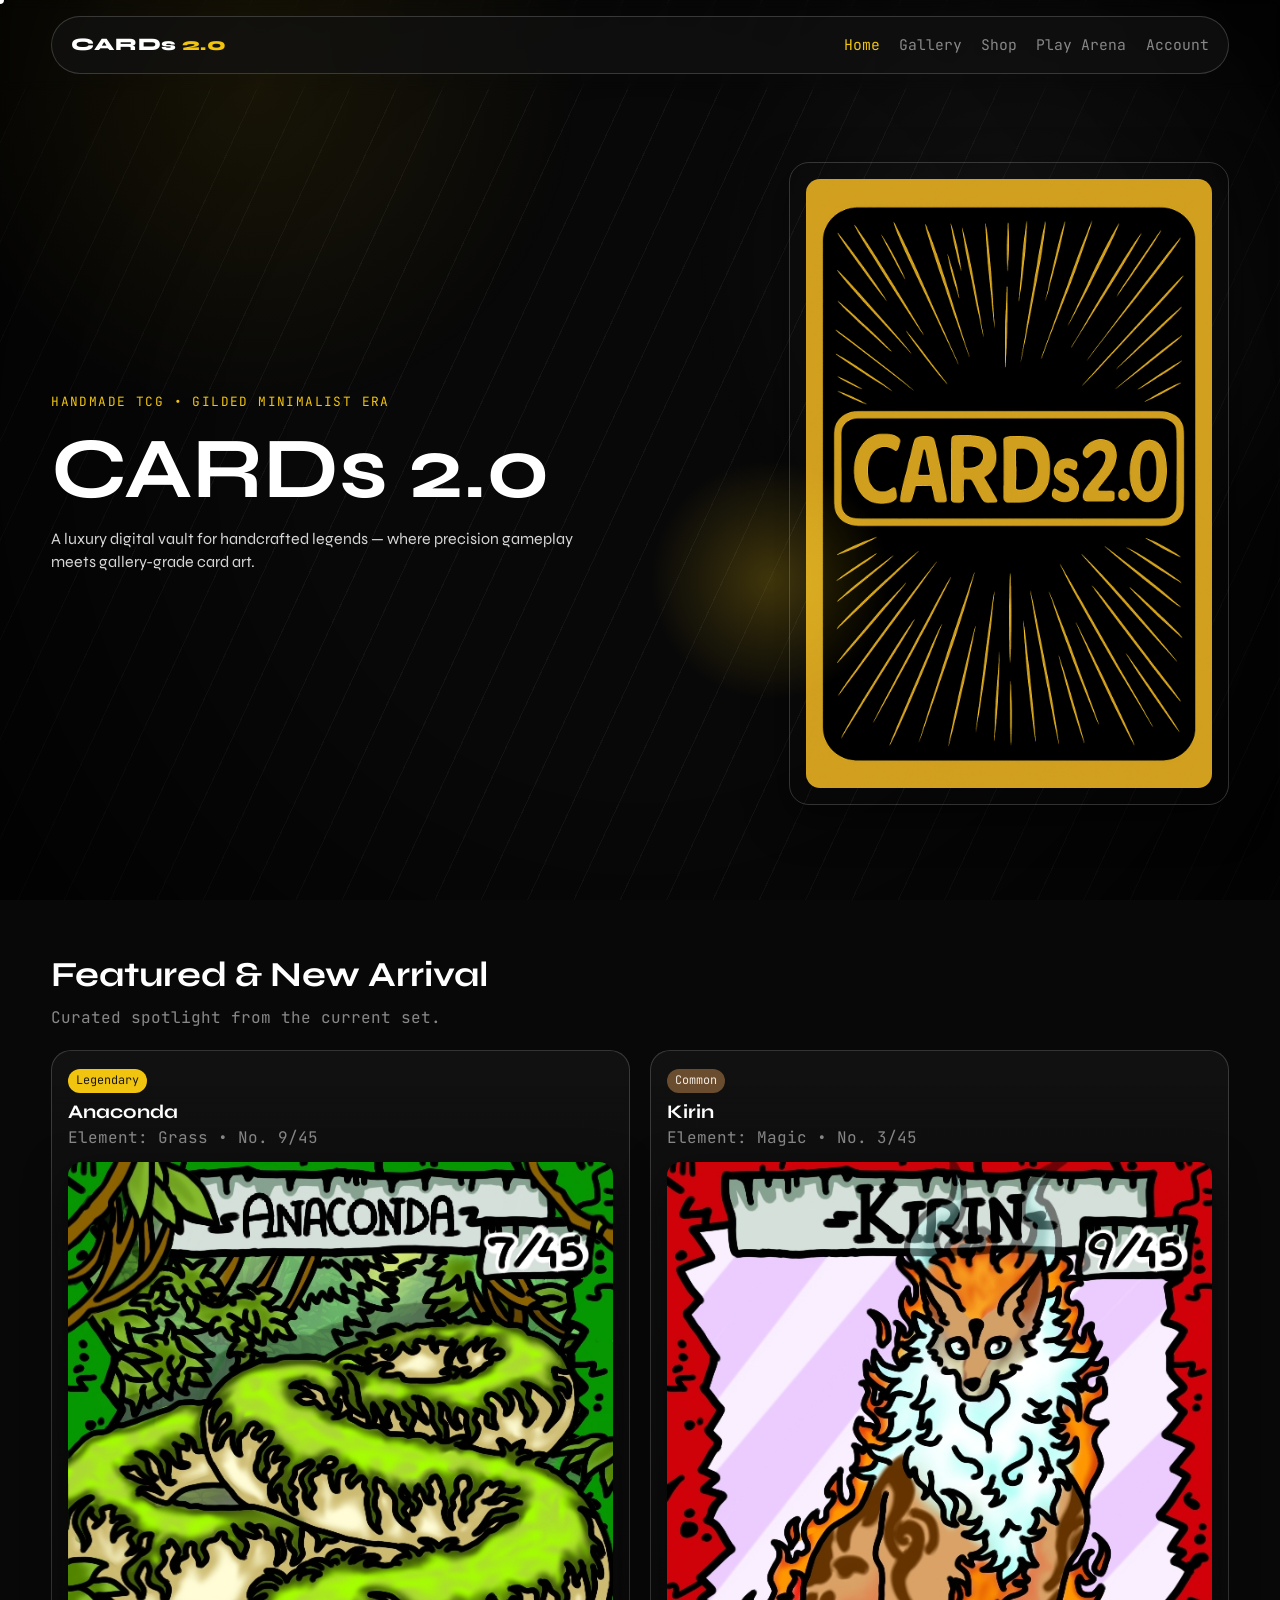
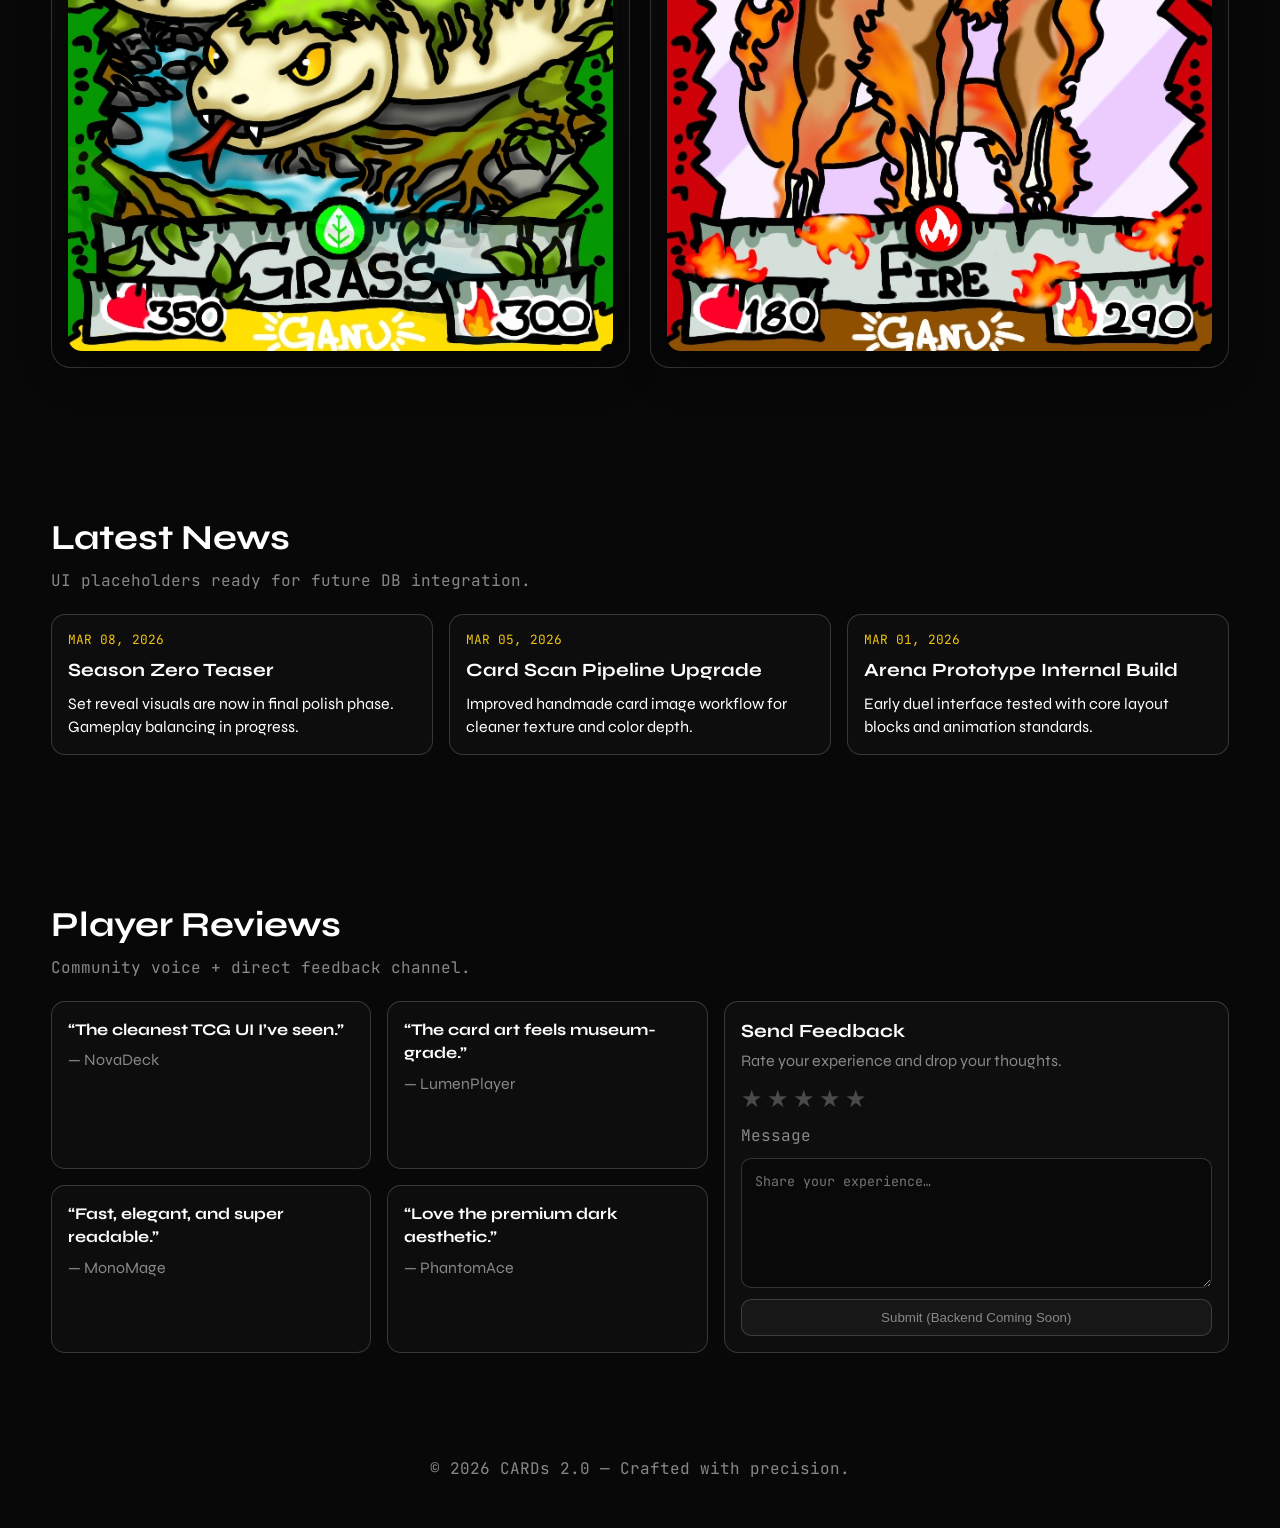
==== index.html @ a81aaf31 "Initial structure for CARDs 2.0" ====
<!DOCTYPE html>
<html lang="en">
<head>
  <meta charset="UTF-8" />
  <meta name="viewport" content="width=device-width, initial-scale=1.0" />
  <title>CARDs 2.0 — Home</title>
  <meta name="description" content="CARDs 2.0 — premium handmade trading card experience." />

  <link rel="preconnect" href="https://fonts.googleapis.com" />
  <link rel="preconnect" href="https://fonts.gstatic.com" crossorigin />
  <link href="https://fonts.googleapis.com/css2?family=JetBrains+Mono:wght@400;500;700&family=Syne:wght@500;700;800&display=swap" rel="stylesheet" />

  <link rel="stylesheet" href="assets/css/styles.css" />
  <script defer src="assets/js/app.js"></script>
</head>
<body data-page="home">
  <!-- Ambient Layers -->
  <div class="speed-lines" aria-hidden="true"></div>
  <div class="vignette" aria-hidden="true"></div>

  <!-- Custom Cursor -->
  <div class="cursor-dot" aria-hidden="true"></div>
  <div class="cursor-glow" aria-hidden="true"></div>

  <header class="site-header">
    <nav class="nav container gilded-frame">
      <a href="index.html" class="logo" aria-label="CARDs 2.0 Home">
        <span>CARDs</span><em>2.0</em>
      </a>

      <ul class="nav-links">
        <li><a href="index.html" class="nav-link">Home</a></li>
        <li><a href="gallery.html" class="nav-link">Gallery</a></li>
        <li><a href="shop.html" class="nav-link">Shop</a></li>
        <li><a href="arena.html" class="nav-link">Play Arena</a></li>
        <li><a href="account.html" class="nav-link">Account</a></li>
      </ul>
    </nav>
  </header>

  <main>
    <!-- HERO -->
    <section class="hero section container reveal">
      <div class="hero-content">
        <p class="eyebrow mono">HANDMADE TCG • GILDED MINIMALIST ERA</p>
        <h1>CARDs 2.0</h1>
        <p class="tagline">
          A luxury digital vault for handcrafted legends —
          where precision gameplay meets gallery-grade card art.
        </p>
      </div>

      <div class="hero-visual gilded-frame">
        <img src="assets/images/cards/card_back.png" alt="CARDs 2.0 card back design" />
      </div>
    </section>

    <!-- FEATURED + NEW -->
    <section class="section container reveal">
      <div class="section-head">
        <h2>Featured & New Arrival</h2>
        <p class="mono muted">Curated spotlight from the current set.</p>
      </div>

      <div class="card-pair">
        <article class="showcase-card gilded-frame">
          <div class="card-meta">
            <span class="rarity legendary">Legendary</span>
            <h3>Anaconda</h3>
            <p class="mono muted">Element: Grass • No. 9/45</p>
          </div>
          <div class="tilt-card">
            <img src="assets/images/cards/Anaconda.jpg" alt="Anaconda Legendary card" />
          </div>
        </article>

        <article class="showcase-card gilded-frame">
          <div class="card-meta">
            <span class="rarity common">Common</span>
            <h3>Kirin</h3>
            <p class="mono muted">Element: Magic • No. 3/45</p>
          </div>
          <div class="tilt-card">
            <img src="assets/images/cards/Kirin.jpg" alt="Kirin Common card" />
          </div>
        </article>
      </div>
    </section>

    <!-- LATEST NEWS -->
    <section class="section container reveal">
      <div class="section-head">
        <h2>Latest News</h2>
        <p class="mono muted">UI placeholders ready for future DB integration.</p>
      </div>

      <div class="news-grid">
        <article class="news-item gilded-frame">
          <p class="mono news-date">MAR 08, 2026</p>
          <h3>Season Zero Teaser</h3>
          <p>Set reveal visuals are now in final polish phase. Gameplay balancing in progress.</p>
        </article>
        <article class="news-item gilded-frame">
          <p class="mono news-date">MAR 05, 2026</p>
          <h3>Card Scan Pipeline Upgrade</h3>
          <p>Improved handmade card image workflow for cleaner texture and color depth.</p>
        </article>
        <article class="news-item gilded-frame">
          <p class="mono news-date">MAR 01, 2026</p>
          <h3>Arena Prototype Internal Build</h3>
          <p>Early duel interface tested with core layout blocks and animation standards.</p>
        </article>
      </div>
    </section>

    <!-- REVIEWS + FEEDBACK -->
    <section class="section container reveal">
      <div class="section-head">
        <h2>Player Reviews</h2>
        <p class="mono muted">Community voice + direct feedback channel.</p>
      </div>

      <div class="community-layout">
        <div class="reviews-grid">
          <article class="review-card gilded-frame">
            <h3>“The cleanest TCG UI I’ve seen.”</h3>
            <p class="muted">— NovaDeck</p>
          </article>
          <article class="review-card gilded-frame">
            <h3>“The card art feels museum-grade.”</h3>
            <p class="muted">— LumenPlayer</p>
          </article>
          <article class="review-card gilded-frame">
            <h3>“Fast, elegant, and super readable.”</h3>
            <p class="muted">— MonoMage</p>
          </article>
          <article class="review-card gilded-frame">
            <h3>“Love the premium dark aesthetic.”</h3>
            <p class="muted">— PhantomAce</p>
          </article>
        </div>

        <aside class="feedback-box gilded-frame">
          <h3>Send Feedback</h3>
          <p class="muted">Rate your experience and drop your thoughts.</p>

          <form>
            <div class="star-row" role="radiogroup" aria-label="Rate from 1 to 5 stars">
              <button type="button" class="star" data-value="1" aria-label="1 star">★</button>
              <button type="button" class="star" data-value="2" aria-label="2 stars">★</button>
              <button type="button" class="star" data-value="3" aria-label="3 stars">★</button>
              <button type="button" class="star" data-value="4" aria-label="4 stars">★</button>
              <button type="button" class="star" data-value="5" aria-label="5 stars">★</button>
            </div>

            <input type="hidden" id="ratingValue" name="rating" value="0" />

            <label for="feedbackText" class="mono muted">Message</label>
            <textarea id="feedbackText" rows="5" placeholder="Share your experience…"></textarea>

            <button class="submit-disabled" type="button" disabled>
              Submit (Backend Coming Soon)
            </button>
          </form>
        </aside>
      </div>
    </section>
  </main>

  <footer class="site-footer container">
    <p class="mono muted">© 2026 CARDs 2.0 — Crafted with precision.</p>
  </footer>
</body>
</html>
---- assets/css/styles.css ----
:root {
    --obsidian: #080808;
    --charcoal: rgba(18, 18, 18, 0.7);
    --gold: #f1c40f;
    --white: #ffffff;
    --grey: #888888;
    --line: rgba(136, 136, 136, 0.35);
    --card-shadow: 0 14px 40px rgba(0, 0, 0, 0.55);

    --radius-lg: 20px;
    --radius-md: 14px;
    --radius-sm: 10px;
}

* {
    box-sizing: border-box;
    margin: 0;
    padding: 0;
}

html, body {
    scroll-behavior: smooth;
}

body {
    font-family: "Syne", sans-serif;
    background: var(--obsidian);
    color: var(--white);
    min-height: 100vh;
    line-height: 1.45;
    overflow-x: hidden;
    cursor: none;
}

@media (pointer: coarse) {
    body { cursor: auto; }
    .cursor-dot, .cursor-glow { display: none; }
}

.container {
    width: min(1200px, 92%);
    margin-inline: auto;
}

.section {
    padding: 4.5rem 0;
}

.mono {
    font-family: "JetBrains Mono", monospace;
}

.muted {
    color: var(--grey);
}

.speed-lines {
    position: fixed;
    inset: 0;
    z-index: -3;
    pointer-events: none;
    opacity: 0.05;
    background: repeating-linear-gradient(
        115deg,
        transparent 0 18px,
        #ffffff 18px 19px,
        transparent 19px 42px
    );
    transform: translate3d(0, var(--speedShift, 0px), 0);
}

.vignette {
    position: fixed;
    inset: 0;
    z-index: -2;
    pointer-events: none;
    background:
    radial-gradient(circle at 20% 10%, rgba(241, 196, 15, 0.08), transparent 25%),
    radial-gradient(circle at 80% 30%, rgba(255, 255, 255, 0.05), transparent 28%),
    radial-gradient(circle at center, transparent 45%, rgba(0, 0, 0, 0.75));
}

.cursor-dot, .cursor-glow {
    position: fixed;
    top: 0;
    left: 0;
    pointer-events: none;
    z-index: 9999;
    transform: translate(-50%, -50%);
}

.cursor-dot {
    width: 8px;
    height: 8px;
    border-radius: 999px;
    background: #ffffff;
}

.cursor-glow {
    width: 260px;
    height: 260px;
    border-radius: 999px;
    background: radial-gradient(circle, rgba(241, 196, 15, 0.24), transparent 65%);
    mix-blend-mode: screen;
    transition: opacity 0.2s ease;
}

.site-header {
    position: sticky;
    top: 0;
    z-index: 100;
    padding: 1rem 0;
    backdrop-filter: blur(6px);
}

.nav {
    display: flex;
    align-items: center;
    justify-content: space-between;
    padding: 0.95rem 1.2rem;
    border-radius: 999px;
    background: var(--charcoal);
    backdrop-filter: blur(16px);
}

.logo {
    text-decoration: none;
    color: var(--white);
    font-weight: 800;
    letter-spacing: 0.04em;
    font-size: 1.1rem;
}
.logo em {
    color: var(--gold);
    margin-left: 0.3rem;
    font-style: normal;
}

.nav-links {
    list-style: none;
    display: flex;
    gap: 1.2rem;
}
.nav-link {
    text-decoration: none;
    color: var(--grey);
    font-family: "JetBrains Mono", monospace;
    font-size: 0.92rem;
    transition: color 0.25s ease;
}
.nav-link:hover,
.nav-link.active {
    color: var(--gold);
}

.hero {
    min-height: 80vh;
    display: grid;
    grid-template-columns: 1.15fr 1fr;
    align-items: center;
    gap: 2rem;
}
.eyebrow {
    color: var(--gold);
    font-size: 0.8rem;
    letter-spacing: 0.11em;
    margin-bottom: 1rem;
}
.hero h1 {
    font-size: clamp(2.4rem, 7vw, 5.4rem);
    line-height: 0.95;
    margin-bottom: 1.1rem;
}
.tagline {
    max-width: 58ch;
    color: #d5d5d5;
}
.hero-visual {
    padding: 1rem;
    border-radius: var(--radius-lg);
    max-width: 440px;
    margin-left: auto;
    box-shadow: var(--card-shadow);
}
.hero-visual img {
    width: 100%;
    display: block;
    border-radius: 14px;
}

.section-head {
    margin-bottom: 1.35rem;
}
.section-head h2 {
    font-size: clamp(1.45rem, 3.2vw, 2.2rem);
    margin-bottom: 0.35rem;
}

.card-pair {
    display: grid;
    grid-template-columns: repeat(2, minmax(0, 1fr));
    gap: 1.2rem;
}
.showcase-card {
    padding: 1rem;
    border-radius: var(--radius-lg);
    background: linear-gradient(180deg, rgba(20,20,20,0.75), rgba(8,8,8,0.9));
}
.card-meta h3 {
    font-size: 1.2rem;
}
.tilt-card {
    margin-top: 0.8rem;
    perspective: 900px;
    border-radius: 14px;
    transform-style: preserve-3d;
    transition: transform 0.15s linear;
}
.tilt-card img {
    width: 100%;
    display: block;
    border-radius: 14px;
    box-shadow: var(--card-shadow);
}

.rarity {
    display: inline-block;
    margin-bottom: 0.35rem;
    font-size: 0.74rem;
    padding: 0.2rem 0.5rem;
    border-radius: 999px;
    font-family: "JetBrains Mono", monospace;
}
.rarity.legendary {
    color: #1a1a1a;
    background: var(--gold);
}
.rarity.common {
    background: #6a4d2f;
    color: #f0e7de;
}

.news-grid,
.reviews-grid {
    display: grid;
    gap: 1rem;
}
.news-grid {
    grid-template-columns: repeat(3, minmax(0, 1fr));
}
.news-item {
    padding: 1rem;
    border-radius: var(--radius-md);
    background: rgba(15, 15, 15, 0.85);
}
.news-date {
    color: var(--gold);
    font-size: 0.8rem;
    margin-bottom: 0.5rem;
}
.news-item h3 {
    margin-bottom: 0.45rem;
}

.community-layout {
    display: grid;
    grid-template-columns: 1.3fr 1fr;
    gap: 1rem;
}
.reviews-grid {
    grid-template-columns: repeat(2, minmax(0, 1fr));
}
.review-card {
    padding: 1rem;
    border-radius: var(--radius-md);
    background: rgba(15, 15, 15, 0.85);
}
.review-card h3 {
    font-size: 1.02rem;
    margin-bottom: 0.45rem;
}

.feedback-box {
    padding: 1rem;
    border-radius: var(--radius-md);
    background: rgba(15, 15, 15, 0.88);
}
.feedback-box h3 {
    margin-bottom: 0.25rem;
}
.feedback-box form {
    margin-top: 0.8rem;
    display: grid;
    gap: 0.7rem;
}
.star-row {
    display: flex;
    gap: 0.25rem;
}
.star {
    border: none;
    background: transparent;
    color: #4a4a4a;
    font-size: 1.5rem;
    cursor: pointer;
    transition: transform 0.15s ease, color 0.15s ease;
}
.star.active {
    color: var(--gold);
}
.star:hover {
    transform: translateY(-1px);
}
textarea {
    width: 100%;
    resize: vertical;
    min-height: 130px;
    border: 1px solid var(--line);
    border-radius: var(--radius-sm);
    background: rgba(9, 9, 9, 0.9);
    color: var(--white);
    padding: 0.8rem;
    font-family: "JetBrains Mono", monospace;
}
textarea:focus {
    outline: 1px solid var(--gold);
    border-color: var(--gold);
}
.submit-disabled {
    border: 1px solid var(--line);
    background: rgba(30, 30, 30, 0.65);
    color: var(--grey);
    border-radius: 10px;
    padding: 0.6rem 0.9rem;
    cursor: not-allowed;
}

.site-footer {
    padding: 2rem 0 3rem;
    text-align: center;
}

/* Gilded border animation */
.gilded-frame {
    position: relative;
    border: 1px solid var(--line);
    transition: border-color 0.25s ease, box-shadow 0.25s ease;
}
.gilded-frame:hover {
    border-color: rgba(241, 196, 15, 0.75);
    box-shadow: 0 0 0 1px rgba(241, 196, 15, 0.22), 0 12px 30px rgba(0, 0, 0, 0.4);
}

.reveal {
    opacity: 0;
    transform: translateY(20px);
    transition: opacity 0.65s ease, transform 0.65s ease;
}
.reveal.in-view {
    opacity: 1;
    transform: translateY(0);
}

@media (max-width: 980px) {
    .hero {
        grid-template-columns: 1fr;
        min-height: auto;
        padding-top: 2rem;
    }
    .hero-visual {
        margin: 0;
    }
    .card-pair,
    .news-grid,
    .community-layout,
    .reviews-grid {
        grid-template-columns: 1fr;
    }
    .nav-links {
        gap: 0.8rem;
        flex-wrap: wrap;
        justify-content: flex-end;
    }
}
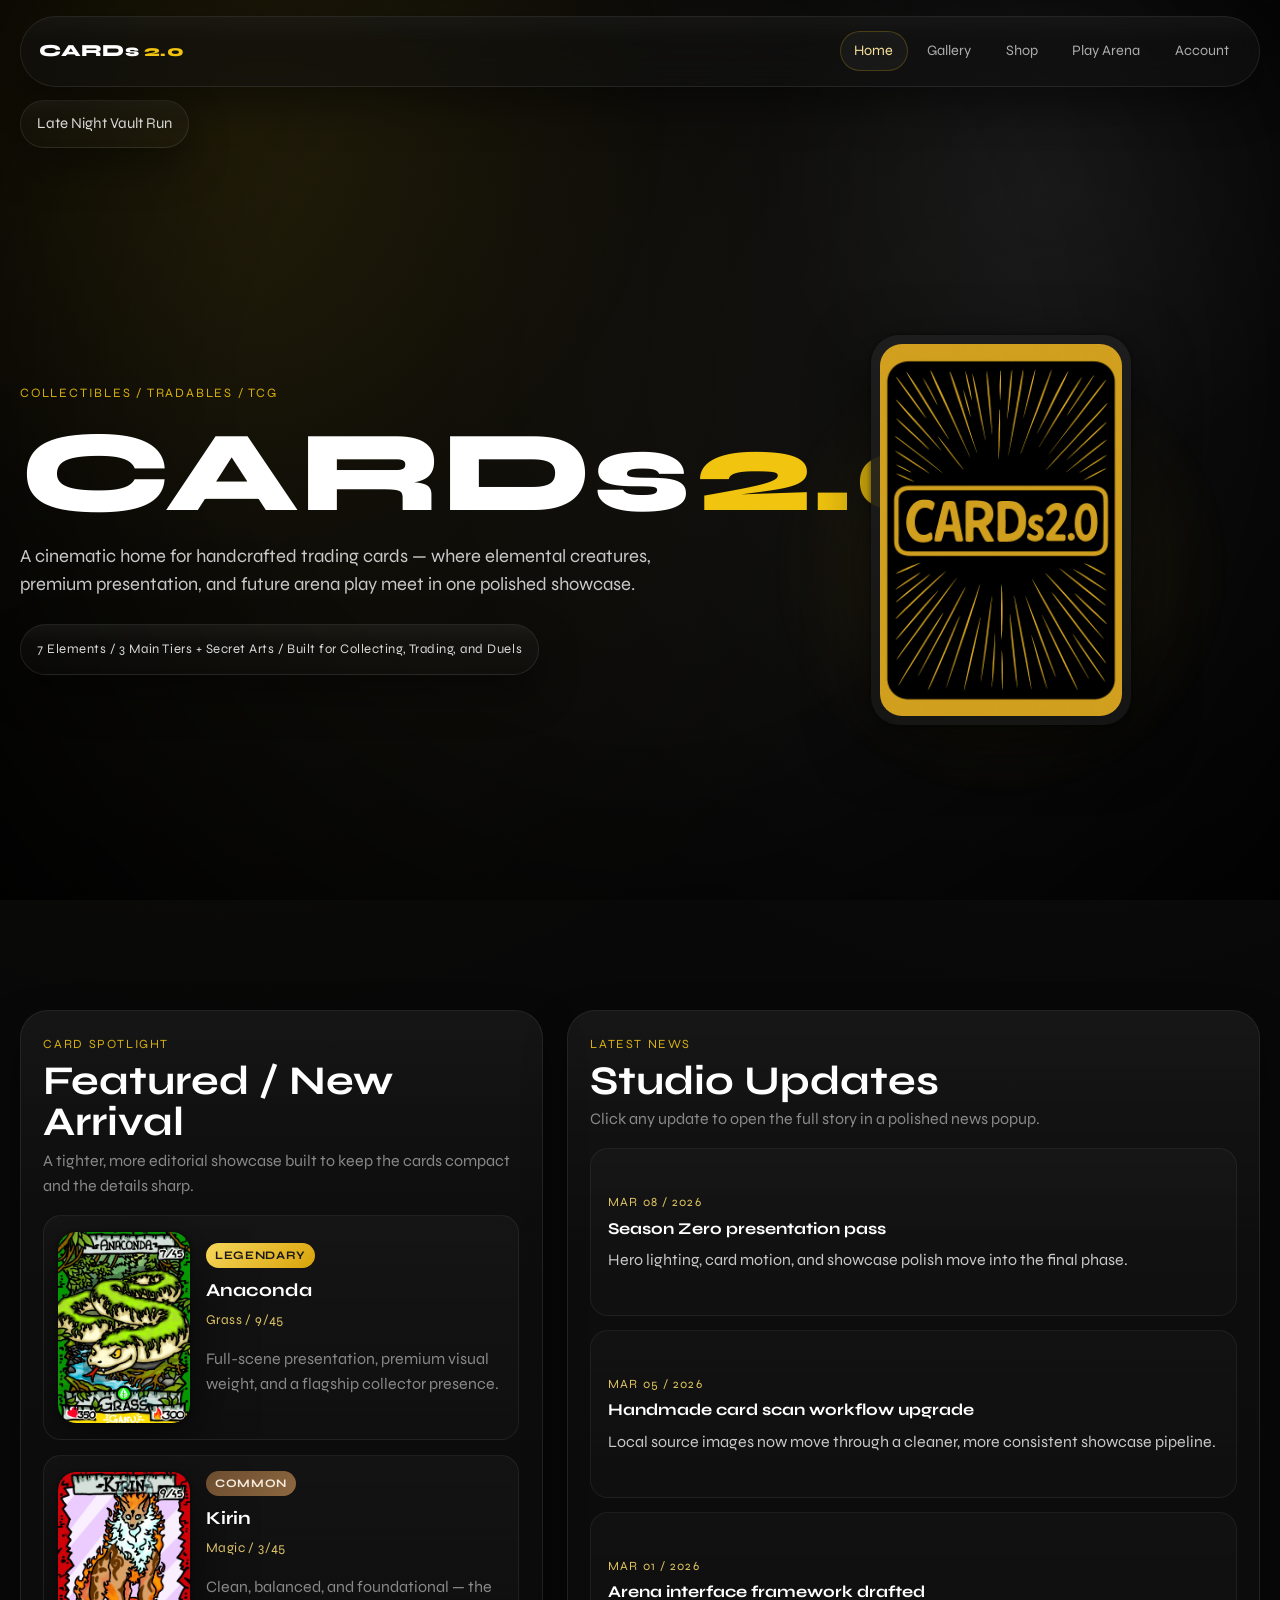
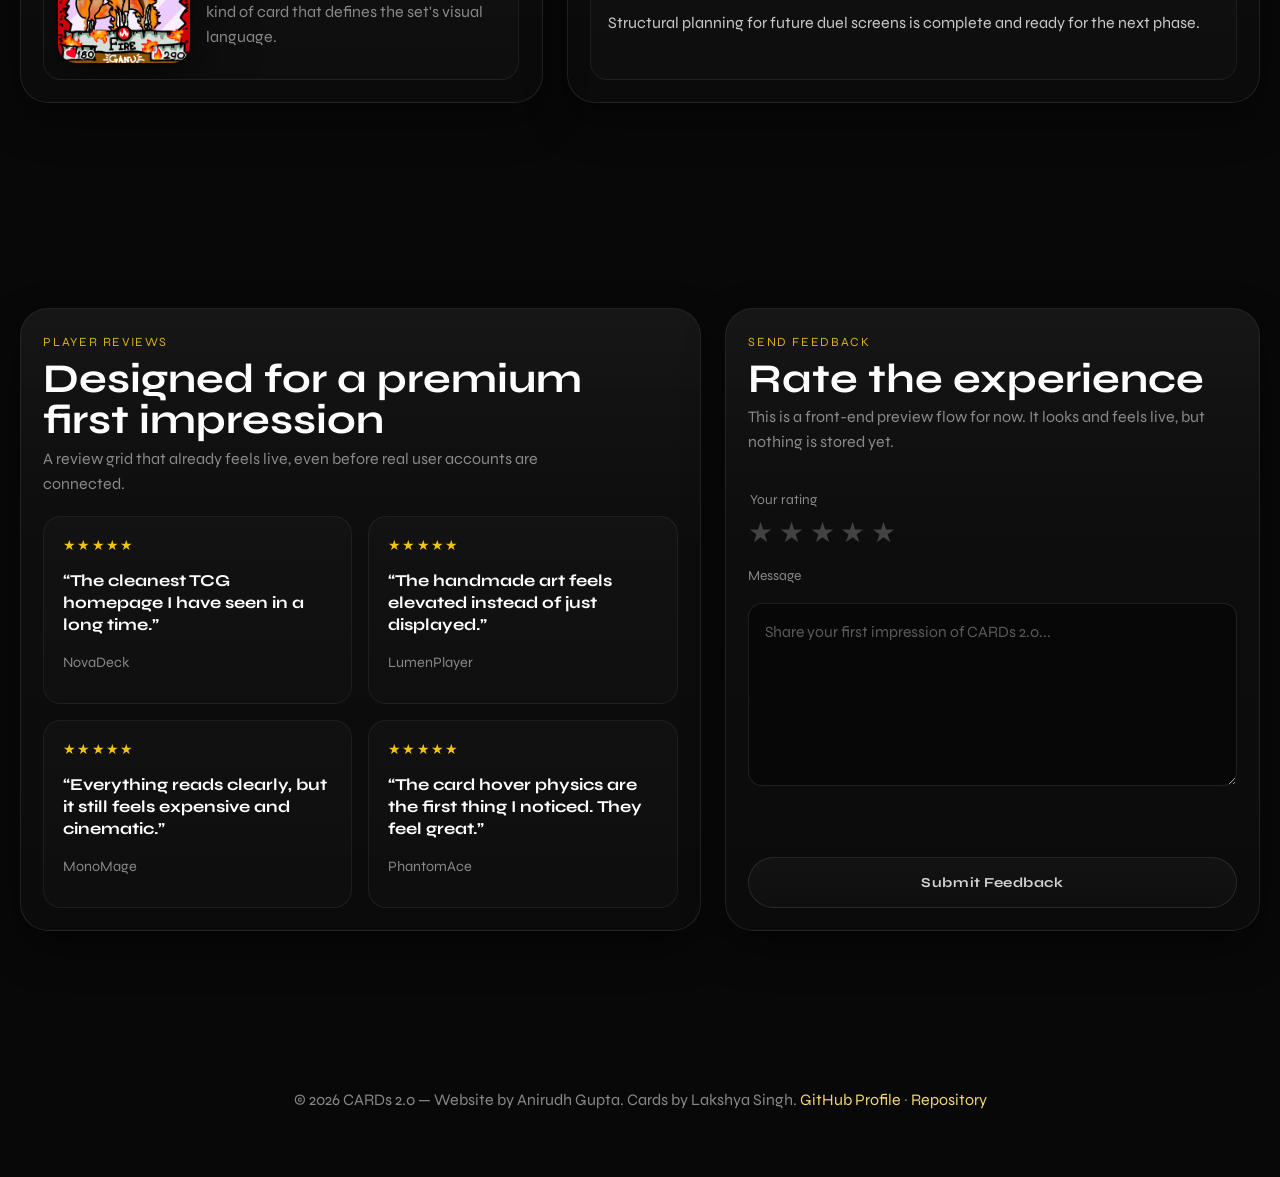
==== commit d862ee27: "Many changes to the home page, mostly QOL, and added 404 page." ====
--- a/index.html
+++ b/index.html
@@ -4,162 +4,279 @@
   <meta charset="UTF-8" />
   <meta name="viewport" content="width=device-width, initial-scale=1.0" />
   <title>CARDs 2.0 — Home</title>
-  <meta name="description" content="CARDs 2.0 — premium handmade trading card experience." />
+  <meta
+    name="description"
+    content="CARDs 2.0 — a premium digital vault for handmade trading cards."
+  />
+  <meta name="theme-color" content="#080808" />
 
   <link rel="preconnect" href="https://fonts.googleapis.com" />
   <link rel="preconnect" href="https://fonts.gstatic.com" crossorigin />
-  <link href="https://fonts.googleapis.com/css2?family=JetBrains+Mono:wght@400;500;700&family=Syne:wght@500;700;800&display=swap" rel="stylesheet" />
+  <link
+    href="https://fonts.googleapis.com/css2?family=Syne:wght@500;700;800&display=swap"
+    rel="stylesheet"
+  />
 
   <link rel="stylesheet" href="assets/css/styles.css" />
   <script defer src="assets/js/app.js"></script>
 </head>
 <body data-page="home">
-  <!-- Ambient Layers -->
-  <div class="speed-lines" aria-hidden="true"></div>
-  <div class="vignette" aria-hidden="true"></div>
-
-  <!-- Custom Cursor -->
-  <div class="cursor-dot" aria-hidden="true"></div>
-  <div class="cursor-glow" aria-hidden="true"></div>
+  <div class="ambient ambient-stripes" aria-hidden="true"></div>
+  <div class="ambient ambient-vignette" aria-hidden="true"></div>
+
+  <div class="cursor" aria-hidden="true">
+    <span class="cursor-orb"></span>
+    <span class="cursor-shape"></span>
+  </div>
 
   <header class="site-header">
-    <nav class="nav container gilded-frame">
-      <a href="index.html" class="logo" aria-label="CARDs 2.0 Home">
-        <span>CARDs</span><em>2.0</em>
-      </a>
-
-      <ul class="nav-links">
-        <li><a href="index.html" class="nav-link">Home</a></li>
-        <li><a href="gallery.html" class="nav-link">Gallery</a></li>
-        <li><a href="shop.html" class="nav-link">Shop</a></li>
-        <li><a href="arena.html" class="nav-link">Play Arena</a></li>
-        <li><a href="account.html" class="nav-link">Account</a></li>
-      </ul>
-    </nav>
+    <div class="container">
+      <nav class="nav-pill luxury-panel" aria-label="Primary navigation">
+        <a href="index.html" class="brand" aria-label="CARDs 2.0 Home">
+          <span class="brand-word">CARDs</span>
+          <span class="brand-version">2.0</span>
+        </a>
+
+        <div class="nav-links">
+          <a href="index.html" class="nav-link">Home</a>
+          <a href="gallery.html" class="nav-link">Gallery</a>
+          <a href="shop.html" class="nav-link">Shop</a>
+          <a href="arena.html" class="nav-link">Play Arena</a>
+          <a href="account.html" class="nav-link">Account</a>
+        </div>
+      </nav>
+    </div>
   </header>
 
+  <section class="welcome-strip">
+    <div class="container">
+      <div class="welcome-pill luxury-panel">
+        <p id="welcomeGreeting">Welcome Back</p>
+      </div>
+    </div>
+  </section>
+
   <main>
-    <!-- HERO -->
-    <section class="hero section container reveal">
-      <div class="hero-content">
-        <p class="eyebrow mono">HANDMADE TCG • GILDED MINIMALIST ERA</p>
-        <h1>CARDs 2.0</h1>
-        <p class="tagline">
-          A luxury digital vault for handcrafted legends —
-          where precision gameplay meets gallery-grade card art.
+    <section class="hero container reveal">
+      <div class="hero-copy">
+        <p class="eyebrow">COLLECTIBLES / TRADABLES / TCG</p>
+
+        <h1 class="hero-title" aria-label="CARDs 2.0">
+          <span class="brand-word">CARDs</span>
+          <span class="brand-version">2.0</span>
+        </h1>
+
+        <p class="hero-tagline">
+          A cinematic home for handcrafted trading cards — where elemental creatures,
+          premium presentation, and future arena play meet in one polished showcase.
         </p>
-      </div>
-
-      <div class="hero-visual gilded-frame">
-        <img src="assets/images/cards/card_back.png" alt="CARDs 2.0 card back design" />
+
+        <div class="hero-note luxury-panel">
+          <p>7 Elements / 3 Main Tiers + Secret Arts / Built for Collecting, Trading, and Duels</p>
+        </div>
+      </div>
+
+      <div class="hero-visual">
+        <figure class="hero-card tilt-scene" data-tilt-scene data-tilt-max="9">
+          <div class="card-container">
+            <div class="card-face card-back-frame">
+              <img
+                src="assets/images/cards/card_back.png"
+                alt="CARDs 2.0 card back design"
+                width="1024"
+                height="1536"
+              />
+              <span class="shine"></span>
+            </div>
+          </div>
+        </figure>
       </div>
     </section>
 
-    <!-- FEATURED + NEW -->
     <section class="section container reveal">
-      <div class="section-head">
-        <h2>Featured & New Arrival</h2>
-        <p class="mono muted">Curated spotlight from the current set.</p>
-      </div>
-
-      <div class="card-pair">
-        <article class="showcase-card gilded-frame">
-          <div class="card-meta">
-            <span class="rarity legendary">Legendary</span>
-            <h3>Anaconda</h3>
-            <p class="mono muted">Element: Grass • No. 9/45</p>
-          </div>
-          <div class="tilt-card">
-            <img src="assets/images/cards/Anaconda.jpg" alt="Anaconda Legendary card" />
-          </div>
-        </article>
-
-        <article class="showcase-card gilded-frame">
-          <div class="card-meta">
-            <span class="rarity common">Common</span>
-            <h3>Kirin</h3>
-            <p class="mono muted">Element: Magic • No. 3/45</p>
-          </div>
-          <div class="tilt-card">
-            <img src="assets/images/cards/Kirin.jpg" alt="Kirin Common card" />
-          </div>
-        </article>
+      <div class="updates-layout">
+        <section class="spotlight-panel luxury-panel" aria-labelledby="spotlight-title">
+          <div class="section-head compact">
+            <p class="section-kicker">Card Spotlight</p>
+            <h2 id="spotlight-title">Featured / New Arrival</h2>
+            <p class="section-copy">
+              A tighter, more editorial showcase built to keep the cards compact and the details sharp.
+            </p>
+          </div>
+
+          <div class="spotlight-list">
+            <article class="spotlight-card reveal-card" data-reveal-card>
+              <div class="spotlight-thumb tilt-scene" data-tilt-scene data-tilt-max="12">
+                <div class="card-container">
+                  <div class="card-face">
+                    <img
+                      src="assets/images/cards/Anaconda.jpg"
+                      alt="Anaconda Legendary card"
+                      width="614"
+                      height="889"
+                    />
+                    <span class="shine"></span>
+                  </div>
+                </div>
+              </div>
+
+              <div class="spotlight-content">
+                <span class="rarity-badge legendary">Legendary</span>
+                <h3>Anaconda</h3>
+                <p class="statline">Grass / 9/45</p>
+                <p class="muted">
+                  Full-scene presentation, premium visual weight, and a flagship collector presence.
+                </p>
+              </div>
+            </article>
+
+            <article class="spotlight-card reveal-card" data-reveal-card>
+              <div class="spotlight-thumb tilt-scene" data-tilt-scene data-tilt-max="12">
+                <div class="card-container">
+                  <div class="card-face">
+                    <img
+                      src="assets/images/cards/Kirin.jpg"
+                      alt="Kirin Common card"
+                      width="614"
+                      height="889"
+                    />
+                    <span class="shine"></span>
+                  </div>
+                </div>
+              </div>
+
+              <div class="spotlight-content">
+                <span class="rarity-badge common">Common</span>
+                <h3>Kirin</h3>
+                <p class="statline">Magic / 3/45</p>
+                <p class="muted">
+                  Clean, balanced, and foundational — the kind of card that defines the set's visual language.
+                </p>
+              </div>
+            </article>
+          </div>
+        </section>
+
+        <aside class="news-panel luxury-panel" aria-labelledby="news-title">
+          <div class="section-head compact">
+            <p class="section-kicker">Latest News</p>
+            <h2 id="news-title">Studio Updates</h2>
+            <p class="section-copy">
+              Click any update to open the full story in a polished news popup.
+            </p>
+          </div>
+
+          <div class="news-list">
+            <button type="button" class="news-card reveal-card" data-reveal-card data-news-template="news-template-1">
+              <span class="news-date">MAR 08 / 2026</span>
+              <span class="news-card-title">Season Zero presentation pass</span>
+              <span class="news-card-preview">
+                Hero lighting, card motion, and showcase polish move into the final phase.
+              </span>
+            </button>
+
+            <button type="button" class="news-card reveal-card" data-reveal-card data-news-template="news-template-2">
+              <span class="news-date">MAR 05 / 2026</span>
+              <span class="news-card-title">Handmade card scan workflow upgrade</span>
+              <span class="news-card-preview">
+                Local source images now move through a cleaner, more consistent showcase pipeline.
+              </span>
+            </button>
+
+            <button type="button" class="news-card reveal-card" data-reveal-card data-news-template="news-template-3">
+              <span class="news-date">MAR 01 / 2026</span>
+              <span class="news-card-title">Arena interface framework drafted</span>
+              <span class="news-card-preview">
+                Structural planning for future duel screens is complete and ready for the next phase.
+              </span>
+            </button>
+          </div>
+        </aside>
       </div>
     </section>
 
-    <!-- LATEST NEWS -->
     <section class="section container reveal">
-      <div class="section-head">
-        <h2>Latest News</h2>
-        <p class="mono muted">UI placeholders ready for future DB integration.</p>
-      </div>
-
-      <div class="news-grid">
-        <article class="news-item gilded-frame">
-          <p class="mono news-date">MAR 08, 2026</p>
-          <h3>Season Zero Teaser</h3>
-          <p>Set reveal visuals are now in final polish phase. Gameplay balancing in progress.</p>
-        </article>
-        <article class="news-item gilded-frame">
-          <p class="mono news-date">MAR 05, 2026</p>
-          <h3>Card Scan Pipeline Upgrade</h3>
-          <p>Improved handmade card image workflow for cleaner texture and color depth.</p>
-        </article>
-        <article class="news-item gilded-frame">
-          <p class="mono news-date">MAR 01, 2026</p>
-          <h3>Arena Prototype Internal Build</h3>
-          <p>Early duel interface tested with core layout blocks and animation standards.</p>
-        </article>
-      </div>
-    </section>
-
-    <!-- REVIEWS + FEEDBACK -->
-    <section class="section container reveal">
-      <div class="section-head">
-        <h2>Player Reviews</h2>
-        <p class="mono muted">Community voice + direct feedback channel.</p>
-      </div>
-
       <div class="community-layout">
-        <div class="reviews-grid">
-          <article class="review-card gilded-frame">
-            <h3>“The cleanest TCG UI I’ve seen.”</h3>
-            <p class="muted">— NovaDeck</p>
-          </article>
-          <article class="review-card gilded-frame">
-            <h3>“The card art feels museum-grade.”</h3>
-            <p class="muted">— LumenPlayer</p>
-          </article>
-          <article class="review-card gilded-frame">
-            <h3>“Fast, elegant, and super readable.”</h3>
-            <p class="muted">— MonoMage</p>
-          </article>
-          <article class="review-card gilded-frame">
-            <h3>“Love the premium dark aesthetic.”</h3>
-            <p class="muted">— PhantomAce</p>
-          </article>
-        </div>
-
-        <aside class="feedback-box gilded-frame">
-          <h3>Send Feedback</h3>
-          <p class="muted">Rate your experience and drop your thoughts.</p>
-
-          <form>
-            <div class="star-row" role="radiogroup" aria-label="Rate from 1 to 5 stars">
-              <button type="button" class="star" data-value="1" aria-label="1 star">★</button>
-              <button type="button" class="star" data-value="2" aria-label="2 stars">★</button>
-              <button type="button" class="star" data-value="3" aria-label="3 stars">★</button>
-              <button type="button" class="star" data-value="4" aria-label="4 stars">★</button>
-              <button type="button" class="star" data-value="5" aria-label="5 stars">★</button>
-            </div>
-
-            <input type="hidden" id="ratingValue" name="rating" value="0" />
-
-            <label for="feedbackText" class="mono muted">Message</label>
-            <textarea id="feedbackText" rows="5" placeholder="Share your experience…"></textarea>
-
-            <button class="submit-disabled" type="button" disabled>
-              Submit (Backend Coming Soon)
+        <section class="reviews-panel luxury-panel" aria-labelledby="reviews-title">
+          <div class="section-head">
+            <p class="section-kicker">Player Reviews</p>
+            <h2 id="reviews-title">Designed for a premium first impression</h2>
+            <p class="section-copy">
+              A review grid that already feels live, even before real user accounts are connected.
+            </p>
+          </div>
+
+          <div class="reviews-grid">
+            <article class="review-card reveal-card" data-reveal-card>
+              <p class="review-rating">★★★★★</p>
+              <h3>“The cleanest TCG homepage I have seen in a long time.”</h3>
+              <p class="review-author">NovaDeck</p>
+            </article>
+
+            <article class="review-card reveal-card" data-reveal-card>
+              <p class="review-rating">★★★★★</p>
+              <h3>“The handmade art feels elevated instead of just displayed.”</h3>
+              <p class="review-author">LumenPlayer</p>
+            </article>
+
+            <article class="review-card reveal-card" data-reveal-card>
+              <p class="review-rating">★★★★★</p>
+              <h3>“Everything reads clearly, but it still feels expensive and cinematic.”</h3>
+              <p class="review-author">MonoMage</p>
+            </article>
+
+            <article class="review-card reveal-card" data-reveal-card>
+              <p class="review-rating">★★★★★</p>
+              <h3>“The card hover physics are the first thing I noticed. They feel great.”</h3>
+              <p class="review-author">PhantomAce</p>
+            </article>
+          </div>
+        </section>
+
+        <aside class="feedback-panel luxury-panel" aria-labelledby="feedback-title">
+          <div class="section-head compact">
+            <p class="section-kicker">Send Feedback</p>
+            <h2 id="feedback-title">Rate the experience</h2>
+            <p class="section-copy">
+              This is a front-end preview flow for now. It looks and feels live, but nothing is stored yet.
+            </p>
+          </div>
+
+          <form class="feedback-form" id="feedbackForm" action="#">
+            <fieldset class="rating-group">
+              <legend>Your rating</legend>
+
+              <div class="stars">
+                <input class="rating-input" type="radio" name="rating" id="star-5" value="5" />
+                <label class="star-label" for="star-5" aria-label="5 stars">★</label>
+
+                <input class="rating-input" type="radio" name="rating" id="star-4" value="4" />
+                <label class="star-label" for="star-4" aria-label="4 stars">★</label>
+
+                <input class="rating-input" type="radio" name="rating" id="star-3" value="3" />
+                <label class="star-label" for="star-3" aria-label="3 stars">★</label>
+
+                <input class="rating-input" type="radio" name="rating" id="star-2" value="2" />
+                <label class="star-label" for="star-2" aria-label="2 stars">★</label>
+
+                <input class="rating-input" type="radio" name="rating" id="star-1" value="1" />
+                <label class="star-label" for="star-1" aria-label="1 star">★</label>
+              </div>
+            </fieldset>
+
+            <label for="feedback-message" class="input-label">Message</label>
+            <textarea
+              id="feedback-message"
+              class="text-input"
+              name="message"
+              rows="6"
+              placeholder="Share your first impression of CARDs 2.0..."
+            ></textarea>
+
+            <p class="feedback-status" id="feedbackStatus" aria-live="polite"></p>
+
+            <button class="ghost-button" id="feedbackSubmit" type="submit">
+              Submit Feedback
             </button>
           </form>
         </aside>
@@ -167,8 +284,85 @@
     </section>
   </main>
 
+  <div class="news-modal" id="newsModal" hidden>
+    <div class="news-modal-backdrop" data-close-news></div>
+
+    <div
+      class="news-modal-dialog luxury-panel"
+      role="dialog"
+      aria-modal="true"
+      aria-labelledby="newsModalTitle"
+    >
+      <button
+        type="button"
+        class="news-modal-close"
+        data-close-news
+        aria-label="Close news popup"
+      >
+        ×
+      </button>
+
+      <p class="news-modal-date" id="newsModalDate"></p>
+      <h3 class="news-modal-title" id="newsModalTitle"></h3>
+      <div class="news-modal-body" id="newsModalBody"></div>
+    </div>
+  </div>
+
+  <template id="news-template-1">
+    <p>
+      The Season Zero presentation pass is now focused on refinement rather than exploration.
+      The current work is centered on visual rhythm: hero composition, hover responsiveness,
+      glow restraint, and stronger card staging across the homepage.
+    </p>
+    <p>
+      This phase is important because CARDs 2.0 is meant to feel premium before the player ever
+      enters the arena. The goal is not just polish, but confidence — every surface, motion,
+      shadow, and spacing decision should support that feeling.
+    </p>
+    <p>
+      Next, the same standard will be carried into the future Gallery, Shop, and Arena screens.
+    </p>
+  </template>
+
+  <template id="news-template-2">
+    <p>
+      The handmade card scan workflow has been improved to produce a cleaner showcase result from
+      local image files. This helps preserve the texture and warmth of the original art while
+      reducing inconsistency in contrast and presentation.
+    </p>
+    <p>
+      Since the cards are the center of the platform, the image pipeline has to respect both the
+      craft of the artwork and the needs of the interface. Better scans mean better depth, cleaner
+      highlights, and a more trustworthy collector experience.
+    </p>
+    <p>
+      This update lays the groundwork for the upcoming gallery view and future collectible browsing.
+    </p>
+  </template>
+
+  <template id="news-template-3">
+    <p>
+      The Arena interface framework has now been structurally mapped out. This includes planning
+      space for future duel screens, card hand zones, player identity panels, turn indicators,
+      and adaptable interaction states.
+    </p>
+    <p>
+      Nothing multiplayer-related is being wired yet, but the front-end architecture is already
+      being shaped so that future backend integration can happen without forcing a redesign.
+    </p>
+    <p>
+      The result is a cleaner path toward a modular Arena build that can grow without becoming
+      visually inconsistent.
+    </p>
+  </template>
+
   <footer class="site-footer container">
-    <p class="mono muted">© 2026 CARDs 2.0 — Crafted with precision.</p>
+    <p class="muted">
+      © 2026 CARDs 2.0 — Website by Anirudh Gupta. Cards by Lakshya Singh.
+      <a href="https://github.com/AnAnonymousPotato" target="_blank" rel="noopener noreferrer">GitHub Profile</a>
+      ·
+      <a href="https://github.com/CARDs-2-0/CARDs-2-0.github.io" target="_blank" rel="noopener noreferrer">Repository</a>
+    </p>
   </footer>
 </body>
 </html>
--- a/assets/css/styles.css
+++ b/assets/css/styles.css
@@ -1,384 +1,1251 @@
 :root {
     --obsidian: #080808;
-    --charcoal: rgba(18, 18, 18, 0.7);
     --gold: #f1c40f;
     --white: #ffffff;
     --grey: #888888;
-    --line: rgba(136, 136, 136, 0.35);
-    --card-shadow: 0 14px 40px rgba(0, 0, 0, 0.55);
-
-    --radius-lg: 20px;
-    --radius-md: 14px;
-    --radius-sm: 10px;
-}
-
-* {
+    --text-soft: #c9c9c9;
+    --line: rgba(255, 255, 255, 0.09);
+
+    --shadow-xl: 0 24px 64px rgba(0, 0, 0, 0.58);
+    --shadow-lg: 0 18px 42px rgba(0, 0, 0, 0.4);
+
+    --radius-xl: 28px;
+    --radius-lg: 22px;
+    --radius-md: 18px;
+    --radius-sm: 14px;
+
+    --container: 1240px;
+
+    --parallax-fast: 0px;
+    --parallax-slow: 0px;
+}
+
+*,
+*::before,
+*::after {
     box-sizing: border-box;
+}
+
+html {
+    scroll-behavior: smooth;
+}
+
+body {
     margin: 0;
+    min-height: 100vh;
+    overflow-x: hidden;
+    color: var(--white);
+    background:
+    radial-gradient(circle at 18% 10%, rgba(241, 196, 15, 0.05) 0%, transparent 28%),
+    radial-gradient(circle at 82% 14%, rgba(255, 255, 255, 0.04) 0%, transparent 24%),
+    var(--obsidian);
+    font-family: "Syne", sans-serif;
+    line-height: 1.55;
+    -webkit-font-smoothing: antialiased;
+    text-rendering: optimizeLegibility;
+}
+
+body.modal-open {
+    overflow: hidden;
+}
+
+img {
+    display: block;
+    max-width: 100%;
+}
+
+a,
+button,
+input,
+textarea,
+select {
+    font: inherit;
+    color: inherit;
+}
+
+button {
+    border: 0;
+    background: none;
     padding: 0;
 }
 
-html, body {
-    scroll-behavior: smooth;
-}
-
-body {
-    font-family: "Syne", sans-serif;
-    background: var(--obsidian);
-    color: var(--white);
-    min-height: 100vh;
-    line-height: 1.45;
-    overflow-x: hidden;
-    cursor: none;
-}
-
-@media (pointer: coarse) {
-    body { cursor: auto; }
-    .cursor-dot, .cursor-glow { display: none; }
+textarea {
+    resize: vertical;
+}
+
+::selection {
+    background: rgba(241, 196, 15, 0.24);
+    color: #ffffff;
+}
+
+a:focus-visible,
+button:focus-visible,
+textarea:focus-visible,
+input:focus-visible {
+    outline: 2px solid rgba(241, 196, 15, 0.55);
+    outline-offset: 3px;
 }
 
 .container {
-    width: min(1200px, 92%);
+    width: min(var(--container), calc(100% - 40px));
     margin-inline: auto;
 }
 
 .section {
-    padding: 4.5rem 0;
-}
-
-.mono {
-    font-family: "JetBrains Mono", monospace;
+    padding: clamp(3.4rem, 8vw, 6.5rem) 0;
 }
 
 .muted {
     color: var(--grey);
 }
 
-.speed-lines {
+/* Ambient layers */
+
+.ambient {
     position: fixed;
     inset: 0;
+    pointer-events: none;
+}
+
+.ambient-stripes {
     z-index: -3;
-    pointer-events: none;
-    opacity: 0.05;
+}
+
+.ambient-stripes::before,
+.ambient-stripes::after {
+    content: "";
+    position: absolute;
+    inset: -16%;
     background: repeating-linear-gradient(
         115deg,
-        transparent 0 18px,
-        #ffffff 18px 19px,
-        transparent 19px 42px
+        transparent 0 26px,
+        rgba(241, 196, 15, 0.075) 26px 27px,
+                                          transparent 27px 66px
     );
-    transform: translate3d(0, var(--speedShift, 0px), 0);
-}
-
-.vignette {
-    position: fixed;
-    inset: 0;
+}
+
+.ambient-stripes::before {
+    opacity: 0.18;
+    transform: translate3d(0, var(--parallax-fast), 0) scale(1.16);
+}
+
+.ambient-stripes::after {
+    opacity: 0.09;
+    filter: blur(9px);
+    transform: translate3d(0, var(--parallax-slow), 0) scale(1.22);
+}
+
+.ambient-vignette {
     z-index: -2;
-    pointer-events: none;
     background:
-    radial-gradient(circle at 20% 10%, rgba(241, 196, 15, 0.08), transparent 25%),
-    radial-gradient(circle at 80% 30%, rgba(255, 255, 255, 0.05), transparent 28%),
-    radial-gradient(circle at center, transparent 45%, rgba(0, 0, 0, 0.75));
-}
-
-.cursor-dot, .cursor-glow {
+    radial-gradient(circle at 18% 12%, rgba(241, 196, 15, 0.07) 0%, transparent 34%),
+    radial-gradient(circle at 82% 20%, rgba(255, 255, 255, 0.05) 0%, transparent 24%),
+    radial-gradient(circle at 50% 40%, rgba(0, 0, 0, 0) 46%, rgba(0, 0, 0, 0.8) 100%);
+}
+
+/* Custom cursor */
+
+@media (pointer: fine) {
+    body,
+    a,
+    button,
+    input,
+    textarea,
+    select,
+    label {
+        cursor: none;
+    }
+}
+
+.cursor {
     position: fixed;
     top: 0;
     left: 0;
+    width: 0;
+    height: 0;
     pointer-events: none;
     z-index: 9999;
+    opacity: 0;
+    transition: opacity 0.22s ease;
+}
+
+.cursor.is-visible {
+    opacity: 1;
+}
+
+.cursor-orb,
+.cursor-shape {
+    position: absolute;
+    top: 0;
+    left: 0;
     transform: translate(-50%, -50%);
 }
 
-.cursor-dot {
+.cursor-orb {
+    width: 180px;
+    height: 180px;
+    border-radius: 50%;
+    background: radial-gradient(
+        circle,
+        rgba(241, 196, 15, 0.18) 0%,
+                                rgba(241, 196, 15, 0.08) 34%,
+                                rgba(241, 196, 15, 0) 72%
+    );
+    filter: blur(10px);
+    opacity: 0.96;
+    transition:
+    transform 0.28s cubic-bezier(0.22, 1, 0.36, 1),
+    opacity 0.28s ease;
+}
+
+.cursor-shape {
     width: 8px;
     height: 8px;
     border-radius: 999px;
     background: #ffffff;
-}
-
-.cursor-glow {
-    width: 260px;
-    height: 260px;
-    border-radius: 999px;
-    background: radial-gradient(circle, rgba(241, 196, 15, 0.24), transparent 65%);
-    mix-blend-mode: screen;
-    transition: opacity 0.2s ease;
-}
+    box-shadow: 0 0 20px rgba(255, 255, 255, 0.34);
+    transition:
+    width 0.28s cubic-bezier(0.22, 1, 0.36, 1),
+    height 0.28s cubic-bezier(0.22, 1, 0.36, 1),
+    border-radius 0.28s ease,
+    transform 0.28s cubic-bezier(0.22, 1, 0.36, 1),
+    box-shadow 0.28s ease,
+    background 0.28s ease;
+}
+
+.cursor.is-active .cursor-shape {
+    width: 12px;
+    height: 12px;
+}
+
+.cursor.is-active .cursor-orb {
+    transform: translate(-50%, -50%) scale(1.08);
+}
+
+.cursor.is-text .cursor-shape {
+    width: 2px;
+    height: 24px;
+    border-radius: 2px;
+    background: rgba(255, 255, 255, 0.95);
+    box-shadow: 0 0 14px rgba(255, 255, 255, 0.12);
+}
+
+.cursor.is-text .cursor-orb {
+    transform: translate(-50%, -50%) scale(0.86);
+    opacity: 0.72;
+}
+
+.cursor.is-pressed .cursor-shape {
+    transform: translate(-50%, -50%) scale(0.82);
+}
+
+.cursor.is-reveal .cursor-orb {
+    opacity: 0;
+    transform: translate(-50%, -50%) scale(0.82);
+}
+
+@media (pointer: coarse) {
+    .cursor {
+        display: none;
+    }
+}
+
+/* Shared panels */
+
+.luxury-panel {
+    position: relative;
+    overflow: hidden;
+    border: 1px solid var(--line);
+    border-radius: var(--radius-lg);
+    background: linear-gradient(180deg, rgba(255, 255, 255, 0.03), rgba(255, 255, 255, 0.015));
+    box-shadow: var(--shadow-lg);
+    isolation: isolate;
+}
+
+.luxury-panel::before {
+    content: "";
+    position: absolute;
+    inset: -1px;
+    padding: 1px;
+    border-radius: inherit;
+    background: linear-gradient(
+        135deg,
+        rgba(255, 255, 255, 0.18),
+                                rgba(241, 196, 15, 0),
+                                rgba(241, 196, 15, 0.78),
+                                rgba(255, 255, 255, 0.16)
+    );
+    background-size: 220% 220%;
+    opacity: 0;
+    animation: border-flow 7s linear infinite;
+    pointer-events: none;
+    transition: opacity 0.42s ease;
+    -webkit-mask:
+    linear-gradient(#000 0 0) content-box,
+    linear-gradient(#000 0 0);
+    -webkit-mask-composite: xor;
+    mask:
+    linear-gradient(#000 0 0) content-box,
+    linear-gradient(#000 0 0);
+    mask-composite: exclude;
+}
+
+.luxury-panel::after {
+    content: "";
+    position: absolute;
+    inset: 0;
+    background: linear-gradient(180deg, rgba(255, 255, 255, 0.06), transparent 34%);
+    opacity: 0.5;
+    pointer-events: none;
+}
+
+.luxury-panel:hover::before,
+.luxury-panel:focus-within::before {
+    opacity: 0.95;
+}
+
+@keyframes border-flow {
+    to {
+        background-position: 200% 50%;
+    }
+}
+
+/* Header */
 
 .site-header {
     position: sticky;
     top: 0;
     z-index: 100;
-    padding: 1rem 0;
-    backdrop-filter: blur(6px);
-}
-
-.nav {
+    padding: 1rem 0 0;
+}
+
+.nav-pill {
     display: flex;
     align-items: center;
     justify-content: space-between;
-    padding: 0.95rem 1.2rem;
+    gap: 1rem;
+    padding: 0.9rem 1rem 0.9rem 1.15rem;
     border-radius: 999px;
-    background: var(--charcoal);
-    backdrop-filter: blur(16px);
-}
-
-.logo {
+    background: rgba(18, 18, 18, 0.6);
+    backdrop-filter: blur(18px) saturate(140%);
+    -webkit-backdrop-filter: blur(18px) saturate(140%);
+}
+
+.brand {
+    display: inline-flex;
+    align-items: baseline;
+    gap: 0.32rem;
+    color: var(--white);
     text-decoration: none;
+    font-weight: 800;
+    letter-spacing: 0.02em;
+    white-space: nowrap;
+}
+
+.brand .brand-word {
+    font-size: 1.06rem;
     color: var(--white);
-    font-weight: 800;
-    letter-spacing: 0.04em;
-    font-size: 1.1rem;
-}
-.logo em {
+}
+
+.brand .brand-version {
     color: var(--gold);
-    margin-left: 0.3rem;
-    font-style: normal;
+    font-size: 0.98rem;
 }
 
 .nav-links {
-    list-style: none;
     display: flex;
-    gap: 1.2rem;
-}
+    align-items: center;
+    flex-wrap: wrap;
+    gap: 0.35rem;
+}
+
 .nav-link {
+    display: inline-flex;
+    align-items: center;
+    justify-content: center;
+    min-height: 40px;
+    padding: 0.65rem 0.9rem;
+    border-radius: 999px;
+    color: rgba(255, 255, 255, 0.66);
     text-decoration: none;
-    color: var(--grey);
-    font-family: "JetBrains Mono", monospace;
-    font-size: 0.92rem;
-    transition: color 0.25s ease;
-}
+    font-size: 0.9rem;
+    line-height: 1;
+    white-space: nowrap;
+    transition:
+    color 0.28s ease,
+    background-color 0.28s ease,
+    transform 0.28s ease;
+}
+
 .nav-link:hover,
 .nav-link.active {
+    color: #ffffff;
+    background: rgba(255, 255, 255, 0.035);
+}
+
+.nav-link.active {
+    color: #f7e39a;
+    box-shadow: inset 0 0 0 1px rgba(241, 196, 15, 0.22);
+}
+
+/* Welcome strip */
+
+.welcome-strip {
+    padding-top: 0.8rem;
+}
+
+.welcome-pill {
+    display: inline-flex;
+    align-items: center;
+    min-height: 44px;
+    padding: 0.72rem 1rem;
+    border-radius: 999px;
+}
+
+.welcome-pill p {
+    margin: 0;
+    color: rgba(255, 255, 255, 0.9);
+    font-size: 0.94rem;
+}
+
+/* Hero */
+
+.hero {
+    min-height: calc(100svh - 140px);
+    display: grid;
+    grid-template-columns: minmax(0, 1.12fr) minmax(260px, 0.88fr);
+    align-items: center;
+    gap: clamp(2rem, 5vw, 5.5rem);
+    padding: 2.2rem 0 2rem;
+}
+
+.hero-copy {
+    position: relative;
+    z-index: 1;
+    max-width: 760px;
+}
+
+.eyebrow {
+    margin: 0 0 1rem;
+    color: rgba(241, 196, 15, 0.88);
+    font-size: 0.8rem;
+    letter-spacing: 0.14em;
+    text-transform: uppercase;
+}
+
+.hero-title {
+    display: inline-flex;
+    align-items: baseline;
+    gap: 0.32rem;
+    margin: 0 0 1rem;
+    font-weight: 800;
+    letter-spacing: 0.02em;
+    line-height: 0.92;
+    white-space: nowrap;
+}
+
+.hero-title .brand-word,
+.hero-title .brand-version {
+    font-size: clamp(3.2rem, 9vw, 7.2rem);
+}
+
+.hero-title .brand-word {
+    color: var(--white);
+}
+
+.hero-title .brand-version {
     color: var(--gold);
 }
 
-.hero {
-    min-height: 80vh;
+.hero-tagline {
+    margin: 0;
+    max-width: 40rem;
+    color: var(--text-soft);
+    font-size: clamp(1rem, 1.2vw + 0.75rem, 1.15rem);
+}
+
+.hero-note {
+    display: inline-flex;
+    margin-top: 1.55rem;
+    padding: 0.9rem 1rem;
+    border-radius: 999px;
+}
+
+.hero-note p {
+    margin: 0;
+    color: #d8d8d8;
+    font-size: 0.82rem;
+    letter-spacing: 0.04em;
+}
+
+.hero-visual {
+    position: relative;
     display: grid;
-    grid-template-columns: 1.15fr 1fr;
+    justify-items: center;
+}
+
+.hero-visual::before {
+    content: "";
+    position: absolute;
+    width: min(46vw, 500px);
+    aspect-ratio: 1;
+    border-radius: 50%;
+    background: radial-gradient(circle, rgba(241, 196, 15, 0.14), rgba(241, 196, 15, 0) 66%);
+    filter: blur(14px);
+    opacity: 0.78;
+    pointer-events: none;
+}
+
+.hero-card {
+    position: relative;
+    z-index: 1;
+    width: clamp(180px, 22vw, 260px);
+    aspect-ratio: 2 / 3;
+}
+
+/* Section headings */
+
+.section-head {
+    margin-bottom: 1.2rem;
+}
+
+.section-head.compact {
+    margin-bottom: 1rem;
+}
+
+.section-kicker {
+    margin: 0 0 0.42rem;
+    color: rgba(241, 196, 15, 0.88);
+    font-size: 0.78rem;
+    letter-spacing: 0.13em;
+    text-transform: uppercase;
+}
+
+.section-head h2 {
+    margin: 0 0 0.38rem;
+    font-size: clamp(1.5rem, 3.4vw, 2.55rem);
+    line-height: 1.02;
+}
+
+.section-copy {
+    margin: 0;
+    max-width: 35rem;
+    color: var(--grey);
+}
+
+/* Layout blocks */
+
+.updates-layout,
+.community-layout {
+    display: grid;
+    gap: clamp(1rem, 2vw, 1.5rem);
+    align-items: stretch;
+}
+
+.updates-layout {
+    grid-template-columns: minmax(0, 0.86fr) minmax(0, 1.14fr);
+}
+
+.community-layout {
+    grid-template-columns: minmax(0, 1.12fr) minmax(320px, 0.88fr);
+}
+
+.spotlight-panel,
+.news-panel,
+.reviews-panel,
+.feedback-panel {
+    display: flex;
+    flex-direction: column;
+    height: 100%;
+    padding: clamp(1rem, 2vw, 1.4rem);
+    border-radius: var(--radius-xl);
+}
+
+.spotlight-list,
+.news-list,
+.reviews-grid {
+    flex: 1;
+}
+
+/* Small reveal cards */
+
+.reveal-card {
+    position: relative;
+    overflow: hidden;
+    isolation: isolate;
+}
+
+.reveal-card::before {
+    content: "";
+    position: absolute;
+    inset: 0;
+    padding: 1px;
+    border-radius: inherit;
+    background: radial-gradient(
+        240px circle at var(--reveal-x, 50%) var(--reveal-y, 50%),
+                                rgba(255, 255, 255, 0.34),
+                                rgba(241, 196, 15, 0.12) 24%,
+                                transparent 62%
+    );
+    opacity: 0;
+    pointer-events: none;
+    transition: opacity 0.22s ease;
+    z-index: 0;
+    -webkit-mask:
+    linear-gradient(#000 0 0) content-box,
+    linear-gradient(#000 0 0);
+    -webkit-mask-composite: xor;
+    mask:
+    linear-gradient(#000 0 0) content-box,
+    linear-gradient(#000 0 0);
+    mask-composite: exclude;
+}
+
+.reveal-card::after {
+    content: "";
+    position: absolute;
+    inset: 1px;
+    border-radius: inherit;
+    background: radial-gradient(
+        260px circle at var(--reveal-x, 50%) var(--reveal-y, 50%),
+                                rgba(255, 255, 255, 0.06),
+                                transparent 55%
+    );
+    opacity: 0;
+    pointer-events: none;
+    transition: opacity 0.28s ease;
+    z-index: 0;
+}
+
+.reveal-card.is-reveal-hover::before,
+.reveal-card.is-reveal-hover::after {
+    opacity: 1;
+}
+
+.reveal-card > * {
+    position: relative;
+    z-index: 1;
+}
+
+/* Spotlight + news */
+
+.spotlight-list {
+    display: grid;
+    gap: 0.95rem;
+    grid-auto-rows: 1fr;
+}
+
+.spotlight-card {
+    display: grid;
+    grid-template-columns: minmax(104px, 132px) minmax(0, 1fr);
+    gap: 1rem;
     align-items: center;
-    gap: 2rem;
-}
-.eyebrow {
-    color: var(--gold);
-    font-size: 0.8rem;
-    letter-spacing: 0.11em;
-    margin-bottom: 1rem;
-}
-.hero h1 {
-    font-size: clamp(2.4rem, 7vw, 5.4rem);
-    line-height: 0.95;
-    margin-bottom: 1.1rem;
-}
-.tagline {
-    max-width: 58ch;
-    color: #d5d5d5;
-}
-.hero-visual {
-    padding: 1rem;
-    border-radius: var(--radius-lg);
-    max-width: 440px;
-    margin-left: auto;
-    box-shadow: var(--card-shadow);
-}
-.hero-visual img {
+    min-height: 100%;
+    padding: 0.85rem;
+    border-radius: var(--radius-md);
+    border: 1px solid rgba(255, 255, 255, 0.06);
+    background: linear-gradient(180deg, rgba(255, 255, 255, 0.03), rgba(255, 255, 255, 0.015));
+    transition:
+    transform 0.3s ease,
+    border-color 0.3s ease,
+    background 0.3s ease;
+}
+
+.spotlight-card:hover {
+    transform: translateY(-3px);
+    border-color: rgba(241, 196, 15, 0.24);
+    background: linear-gradient(180deg, rgba(255, 255, 255, 0.04), rgba(255, 255, 255, 0.018));
+}
+
+.spotlight-thumb {
     width: 100%;
+    max-width: 132px;
+    aspect-ratio: 614 / 889;
+}
+
+.spotlight-content h3 {
+    margin: 0.5rem 0 0.35rem;
+    font-size: 1.14rem;
+}
+
+.statline {
+    margin: 0 0 0.45rem;
+    color: #d9c067;
+    font-size: 0.84rem;
+    letter-spacing: 0.03em;
+}
+
+.rarity-badge {
+    display: inline-flex;
+    align-items: center;
+    padding: 0.25rem 0.56rem;
+    border-radius: 999px;
+    font-size: 0.72rem;
+    font-weight: 700;
+    letter-spacing: 0.06em;
+    text-transform: uppercase;
+}
+
+.rarity-badge.legendary {
+    color: #171717;
+    background: linear-gradient(135deg, #f7d75a, #d8a30a);
+}
+
+.rarity-badge.common {
+    color: #f6ecdf;
+    background: linear-gradient(135deg, #6b4d2f, #8d6740);
+}
+
+.news-list {
+    display: grid;
+    gap: 0.85rem;
+    grid-auto-rows: 1fr;
+}
+
+.news-card {
+    width: 100%;
+    min-height: 100%;
+    padding: 1rem 1.05rem;
+    border-radius: var(--radius-md);
+    border: 1px solid rgba(255, 255, 255, 0.055);
+    background: linear-gradient(180deg, rgba(255, 255, 255, 0.022), rgba(255, 255, 255, 0.014));
+    text-align: left;
+    appearance: none;
+    transition:
+    transform 0.3s ease,
+    border-color 0.3s ease,
+    background 0.3s ease;
+}
+
+.news-card:hover {
+    transform: translateY(-3px);
+    border-color: rgba(241, 196, 15, 0.24);
+    background: linear-gradient(180deg, rgba(255, 255, 255, 0.03), rgba(255, 255, 255, 0.018));
+}
+
+.news-date,
+.news-card-title,
+.news-card-preview {
     display: block;
-    border-radius: 14px;
-}
-
-.section-head {
-    margin-bottom: 1.35rem;
-}
-.section-head h2 {
-    font-size: clamp(1.45rem, 3.2vw, 2.2rem);
+}
+
+.news-date {
+    margin-bottom: 0.32rem;
+    color: #dec35e;
+    font-size: 0.78rem;
+    letter-spacing: 0.09em;
+}
+
+.news-card-title {
     margin-bottom: 0.35rem;
-}
-
-.card-pair {
+    font-size: 1.03rem;
+    font-weight: 700;
+}
+
+.news-card-preview {
+    color: var(--text-soft);
+}
+
+.news-card:hover .news-card-title {
+    color: #f7e39a;
+}
+
+/* Reviews + feedback */
+
+.reviews-grid {
     display: grid;
     grid-template-columns: repeat(2, minmax(0, 1fr));
-    gap: 1.2rem;
-}
-.showcase-card {
-    padding: 1rem;
-    border-radius: var(--radius-lg);
-    background: linear-gradient(180deg, rgba(20,20,20,0.75), rgba(8,8,8,0.9));
-}
-.card-meta h3 {
-    font-size: 1.2rem;
-}
-.tilt-card {
-    margin-top: 0.8rem;
-    perspective: 900px;
-    border-radius: 14px;
+    gap: 1rem;
+    grid-auto-rows: 1fr;
+}
+
+.review-card {
+    min-height: 188px;
+    padding: 1.15rem;
+    border-radius: var(--radius-md);
+    border: 1px solid rgba(255, 255, 255, 0.055);
+    background: linear-gradient(180deg, rgba(255, 255, 255, 0.022), rgba(255, 255, 255, 0.014));
+    transition:
+    transform 0.3s ease,
+    border-color 0.3s ease,
+    background 0.3s ease;
+}
+
+.review-card:hover {
+    transform: translateY(-4px);
+    border-color: rgba(241, 196, 15, 0.24);
+    background: linear-gradient(180deg, rgba(255, 255, 255, 0.03), rgba(255, 255, 255, 0.018));
+}
+
+.review-rating {
+    margin: 0 0 0.9rem;
+    color: var(--gold);
+    font-size: 0.88rem;
+    letter-spacing: 0.1em;
+}
+
+.review-card h3 {
+    margin: 0 0 1rem;
+    font-size: 1.04rem;
+    line-height: 1.3;
+}
+
+.review-author {
+    margin: 0;
+    color: var(--grey);
+    font-size: 0.9rem;
+}
+
+.feedback-form {
+    display: flex;
+    flex-direction: column;
+    gap: 1rem;
+    flex: 1;
+    margin-top: 1.1rem;
+}
+
+.rating-group {
+    margin: 0;
+    padding: 0;
+    border: 0;
+}
+
+.rating-group legend {
+    margin-bottom: 0.55rem;
+    color: var(--grey);
+    font-size: 0.86rem;
+}
+
+.stars {
+    display: inline-flex;
+    flex-direction: row-reverse;
+    gap: 0.35rem;
+}
+
+.rating-input {
+    position: absolute;
+    opacity: 0;
+    pointer-events: none;
+}
+
+.star-label {
+    color: rgba(255, 255, 255, 0.22);
+    font-size: 1.75rem;
+    line-height: 1;
+    transition:
+    transform 0.2s ease,
+    color 0.2s ease,
+    text-shadow 0.2s ease;
+}
+
+.star-label:hover,
+.star-label:hover ~ .star-label,
+.rating-input:checked ~ .star-label {
+    color: var(--gold);
+    text-shadow: 0 0 18px rgba(241, 196, 15, 0.2);
+}
+
+.star-label:hover {
+    transform: translateY(-1px) scale(1.04);
+}
+
+.input-label {
+    color: var(--grey);
+    font-size: 0.86rem;
+}
+
+.text-input {
+    width: 100%;
+    min-height: 160px;
+    padding: 0.95rem 1rem;
+    border: 1px solid rgba(255, 255, 255, 0.1);
+    border-radius: var(--radius-sm);
+    background: rgba(7, 7, 7, 0.88);
+    color: var(--white);
+    font-size: 0.98rem;
+    line-height: 1.6;
+    transition:
+    border-color 0.3s ease,
+    box-shadow 0.3s ease,
+    background 0.3s ease;
+}
+
+.text-input::placeholder {
+    color: rgba(255, 255, 255, 0.34);
+}
+
+.text-input:hover,
+.text-input:focus {
+    outline: none;
+    border-color: rgba(241, 196, 15, 0.46);
+    box-shadow: 0 0 0 4px rgba(241, 196, 15, 0.08);
+    background: rgba(12, 12, 12, 0.96);
+}
+
+.feedback-status {
+    min-height: 1.4em;
+    margin: -0.2rem 0 0;
+    color: #cdbd75;
+    font-size: 0.9rem;
+}
+
+.feedback-status.is-error {
+    color: #c88f7f;
+}
+
+.ghost-button {
+    display: inline-flex;
+    align-items: center;
+    justify-content: center;
+    min-height: 46px;
+    margin-top: auto;
+    padding: 0.85rem 1rem;
+    border: 1px solid rgba(255, 255, 255, 0.1);
+    border-radius: 999px;
+    background: linear-gradient(180deg, rgba(255, 255, 255, 0.035), rgba(255, 255, 255, 0.02));
+    color: rgba(255, 255, 255, 0.82);
+    font-size: 0.86rem;
+    font-weight: 700;
+    letter-spacing: 0.04em;
+    transition:
+    transform 0.25s ease,
+    border-color 0.25s ease,
+    background 0.25s ease,
+    color 0.25s ease,
+    opacity 0.25s ease;
+}
+
+.ghost-button:hover:not(:disabled) {
+    transform: translateY(-2px);
+    border-color: rgba(241, 196, 15, 0.34);
+    background: rgba(255, 255, 255, 0.04);
+}
+
+.ghost-button:disabled {
+    opacity: 0.7;
+    cursor: not-allowed;
+}
+
+/* News modal */
+
+.news-modal[hidden] {
+    display: none;
+}
+
+.news-modal {
+    position: fixed;
+    inset: 0;
+    z-index: 240;
+    display: grid;
+    place-items: center;
+    padding: 16px;
+    opacity: 0;
+    pointer-events: none;
+    transition: opacity 0.28s ease;
+}
+
+.news-modal.is-open {
+    opacity: 1;
+    pointer-events: auto;
+}
+
+.news-modal-backdrop {
+    position: absolute;
+    inset: 0;
+    background: rgba(3, 3, 3, 0.72);
+    backdrop-filter: blur(14px);
+    -webkit-backdrop-filter: blur(14px);
+}
+
+.news-modal-dialog {
+    position: relative;
+    width: min(920px, calc(100vw - 32px));
+    max-height: min(90svh, 900px);
+    padding: 1.55rem 1.65rem 1.7rem;
+    overflow-x: hidden;
+    overflow-y: auto;
+    overscroll-behavior: contain;
+    border-radius: var(--radius-xl);
+    background: rgba(14, 14, 14, 0.92);
+    transform: translateY(16px) scale(0.985);
+    transition: transform 0.28s cubic-bezier(0.22, 1, 0.36, 1);
+    scrollbar-width: thin;
+    scrollbar-color: rgba(241, 196, 15, 0.28) transparent;
+}
+
+.news-modal-dialog::-webkit-scrollbar {
+    width: 10px;
+    height: 10px;
+}
+
+.news-modal-dialog::-webkit-scrollbar-track {
+    background: transparent;
+}
+
+.news-modal-dialog::-webkit-scrollbar-thumb {
+    border-radius: 999px;
+    background: rgba(241, 196, 15, 0.28);
+}
+
+.news-modal.is-open .news-modal-dialog {
+    transform: translateY(0) scale(1);
+}
+
+.news-modal-close {
+    position: absolute;
+    top: 0.9rem;
+    right: 0.9rem;
+    width: 44px;
+    height: 44px;
+    border-radius: 999px;
+    background: rgba(255, 255, 255, 0.03);
+    color: rgba(255, 255, 255, 0.88);
+    font-size: 1.45rem;
+    line-height: 1;
+    transition: background 0.22s ease, transform 0.22s ease;
+}
+
+.news-modal-close:hover {
+    background: rgba(255, 255, 255, 0.08);
+    transform: rotate(90deg);
+}
+
+.news-modal-date {
+    margin: 0 0 0.45rem;
+    color: #dec35e;
+    font-size: 0.84rem;
+    letter-spacing: 0.1em;
+}
+
+.news-modal-title {
+    margin: 0 0 1rem;
+    padding-right: 3rem;
+    font-size: clamp(1.6rem, 3vw, 2.4rem);
+    line-height: 1.05;
+}
+
+.news-modal-body {
+    color: var(--text-soft);
+    font-size: 1.02rem;
+    line-height: 1.72;
+    overflow-wrap: anywhere;
+}
+
+.news-modal-body p {
+    margin: 0 0 1rem;
+}
+
+.news-modal-body p:last-child {
+    margin-bottom: 0;
+}
+
+/* Simplified card tilt system */
+
+.tilt-scene {
+    perspective: 800px;
+}
+
+.card-container {
+    width: 100%;
+    height: 100%;
+    position: relative;
     transform-style: preserve-3d;
-    transition: transform 0.15s linear;
-}
-.tilt-card img {
+    border-radius: inherit;
+    will-change: transform;
+}
+
+.card-face {
     width: 100%;
-    display: block;
-    border-radius: 14px;
-    box-shadow: var(--card-shadow);
-}
-
-.rarity {
-    display: inline-block;
-    margin-bottom: 0.35rem;
-    font-size: 0.74rem;
-    padding: 0.2rem 0.5rem;
-    border-radius: 999px;
-    font-family: "JetBrains Mono", monospace;
-}
-.rarity.legendary {
-    color: #1a1a1a;
-    background: var(--gold);
-}
-.rarity.common {
-    background: #6a4d2f;
-    color: #f0e7de;
-}
-
-.news-grid,
-.reviews-grid {
-    display: grid;
-    gap: 1rem;
-}
-.news-grid {
-    grid-template-columns: repeat(3, minmax(0, 1fr));
-}
-.news-item {
-    padding: 1rem;
-    border-radius: var(--radius-md);
-    background: rgba(15, 15, 15, 0.85);
-}
-.news-date {
-    color: var(--gold);
-    font-size: 0.8rem;
-    margin-bottom: 0.5rem;
-}
-.news-item h3 {
-    margin-bottom: 0.45rem;
-}
-
-.community-layout {
-    display: grid;
-    grid-template-columns: 1.3fr 1fr;
-    gap: 1rem;
-}
-.reviews-grid {
-    grid-template-columns: repeat(2, minmax(0, 1fr));
-}
-.review-card {
-    padding: 1rem;
-    border-radius: var(--radius-md);
-    background: rgba(15, 15, 15, 0.85);
-}
-.review-card h3 {
-    font-size: 1.02rem;
-    margin-bottom: 0.45rem;
-}
-
-.feedback-box {
-    padding: 1rem;
-    border-radius: var(--radius-md);
-    background: rgba(15, 15, 15, 0.88);
-}
-.feedback-box h3 {
-    margin-bottom: 0.25rem;
-}
-.feedback-box form {
-    margin-top: 0.8rem;
-    display: grid;
-    gap: 0.7rem;
-}
-.star-row {
-    display: flex;
-    gap: 0.25rem;
-}
-.star {
-    border: none;
-    background: transparent;
-    color: #4a4a4a;
-    font-size: 1.5rem;
-    cursor: pointer;
-    transition: transform 0.15s ease, color 0.15s ease;
-}
-.star.active {
-    color: var(--gold);
-}
-.star:hover {
-    transform: translateY(-1px);
-}
-textarea {
+    height: 100%;
+    position: relative;
+    overflow: hidden;
+    border-radius: inherit;
+    background: #151515;
+    box-shadow:
+    0 0 5px rgba(0, 0, 0, 0.5),
+    0 20px 60px rgba(0, 0, 0, 0.6);
+}
+
+.card-face img {
     width: 100%;
-    resize: vertical;
-    min-height: 130px;
-    border: 1px solid var(--line);
-    border-radius: var(--radius-sm);
-    background: rgba(9, 9, 9, 0.9);
-    color: var(--white);
-    padding: 0.8rem;
-    font-family: "JetBrains Mono", monospace;
-}
-textarea:focus {
-    outline: 1px solid var(--gold);
-    border-color: var(--gold);
-}
-.submit-disabled {
-    border: 1px solid var(--line);
-    background: rgba(30, 30, 30, 0.65);
-    color: var(--grey);
-    border-radius: 10px;
-    padding: 0.6rem 0.9rem;
-    cursor: not-allowed;
-}
+    height: 100%;
+    object-fit: cover;
+    border-radius: inherit;
+}
+
+.card-back-frame {
+    padding: 0.55rem;
+    border-radius: var(--radius-xl);
+    background:
+    linear-gradient(180deg, rgba(255, 255, 255, 0.05), rgba(255, 255, 255, 0.02)),
+    rgba(18, 18, 18, 0.92);
+}
+
+.card-back-frame img {
+    border-radius: 22px;
+}
+
+.spotlight-thumb .card-face {
+    border-radius: 18px;
+}
+
+.spotlight-thumb .card-face img {
+    border-radius: 18px;
+}
+
+.shine {
+    position: absolute;
+    inset: 0;
+    border-radius: inherit;
+    z-index: 2;
+    pointer-events: none;
+    opacity: 0;
+    transition: opacity 0.3s ease;
+    background: radial-gradient(
+        circle at var(--mouse-x, 50%) var(--mouse-y, 50%),
+                                rgba(255, 255, 255, 0.28) 0%,
+                                rgba(255, 255, 255, 0.1) 26%,
+                                transparent 60%
+    );
+}
+
+.tilt-scene:hover .shine {
+    opacity: 1;
+}
+
+/* Footer */
 
 .site-footer {
-    padding: 2rem 0 3rem;
+    padding: 2.4rem 0 3rem;
     text-align: center;
 }
 
-/* Gilded border animation */
-.gilded-frame {
-    position: relative;
-    border: 1px solid var(--line);
-    transition: border-color 0.25s ease, box-shadow 0.25s ease;
-}
-.gilded-frame:hover {
-    border-color: rgba(241, 196, 15, 0.75);
-    box-shadow: 0 0 0 1px rgba(241, 196, 15, 0.22), 0 12px 30px rgba(0, 0, 0, 0.4);
-}
+.site-footer a {
+    color: #f2d76b;
+    text-decoration: none;
+    transition: color 0.22s ease, border-color 0.22s ease;
+}
+
+.site-footer a:hover {
+    color: #fff0b2;
+}
+
+/* Reveal */
 
 .reveal {
     opacity: 0;
-    transform: translateY(20px);
-    transition: opacity 0.65s ease, transform 0.65s ease;
-}
+    transform: translate3d(0, 34px, 0);
+    transition:
+    opacity 0.8s cubic-bezier(0.22, 1, 0.36, 1),
+    transform 0.8s cubic-bezier(0.22, 1, 0.36, 1);
+}
+
 .reveal.in-view {
     opacity: 1;
-    transform: translateY(0);
-}
-
-@media (max-width: 980px) {
+    transform: translate3d(0, 0, 0);
+}
+
+/* Responsive */
+
+@media (max-width: 1100px) {
     .hero {
+        min-height: auto;
         grid-template-columns: 1fr;
-        min-height: auto;
+        padding-top: 2.6rem;
+    }
+
+    .hero-visual {
+        justify-items: start;
+    }
+
+    .updates-layout,
+    .community-layout {
+        grid-template-columns: 1fr;
+    }
+}
+
+@media (max-width: 760px) {
+    .container {
+        width: min(var(--container), calc(100% - 24px));
+    }
+
+    .site-header {
+        padding-top: 0.75rem;
+    }
+
+    .nav-pill {
+        align-items: flex-start;
+        flex-direction: column;
+        border-radius: 28px;
+    }
+
+    .nav-links {
+        width: 100%;
+    }
+
+    .hero {
         padding-top: 2rem;
     }
-    .hero-visual {
-        margin: 0;
-    }
-    .card-pair,
-    .news-grid,
-    .community-layout,
+
+    .hero-title .brand-word,
+    .hero-title .brand-version {
+        font-size: clamp(2.7rem, 17vw, 4.9rem);
+    }
+
+    .hero-card {
+        width: clamp(170px, 52vw, 230px);
+    }
+
+    .spotlight-card {
+        grid-template-columns: 96px 1fr;
+    }
+
     .reviews-grid {
         grid-template-columns: 1fr;
     }
-    .nav-links {
-        gap: 0.8rem;
-        flex-wrap: wrap;
-        justify-content: flex-end;
-    }
-}
+
+    .section {
+        padding: 3.2rem 0;
+    }
+
+    .news-modal-dialog {
+        width: min(920px, calc(100vw - 20px));
+        max-height: 92svh;
+        padding: 1.2rem 1.1rem 1.25rem;
+    }
+
+    .news-modal-title {
+        padding-right: 2.5rem;
+    }
+}
+
+@media (prefers-reduced-motion: reduce) {
+    html {
+        scroll-behavior: auto;
+    }
+
+    .ambient-stripes::before,
+    .ambient-stripes::after,
+    .luxury-panel::before,
+    .cursor-orb,
+    .cursor-shape,
+    .nav-link,
+    .spotlight-card,
+    .news-card,
+    .review-card,
+    .text-input,
+    .news-modal,
+    .news-modal-dialog,
+    .shine,
+    .reveal,
+    .reveal-card::before,
+    .reveal-card::after {
+        animation: none !important;
+        transition: none !important;
+    }
+
+    .reveal {
+        opacity: 1;
+        transform: none;
+    }
+}
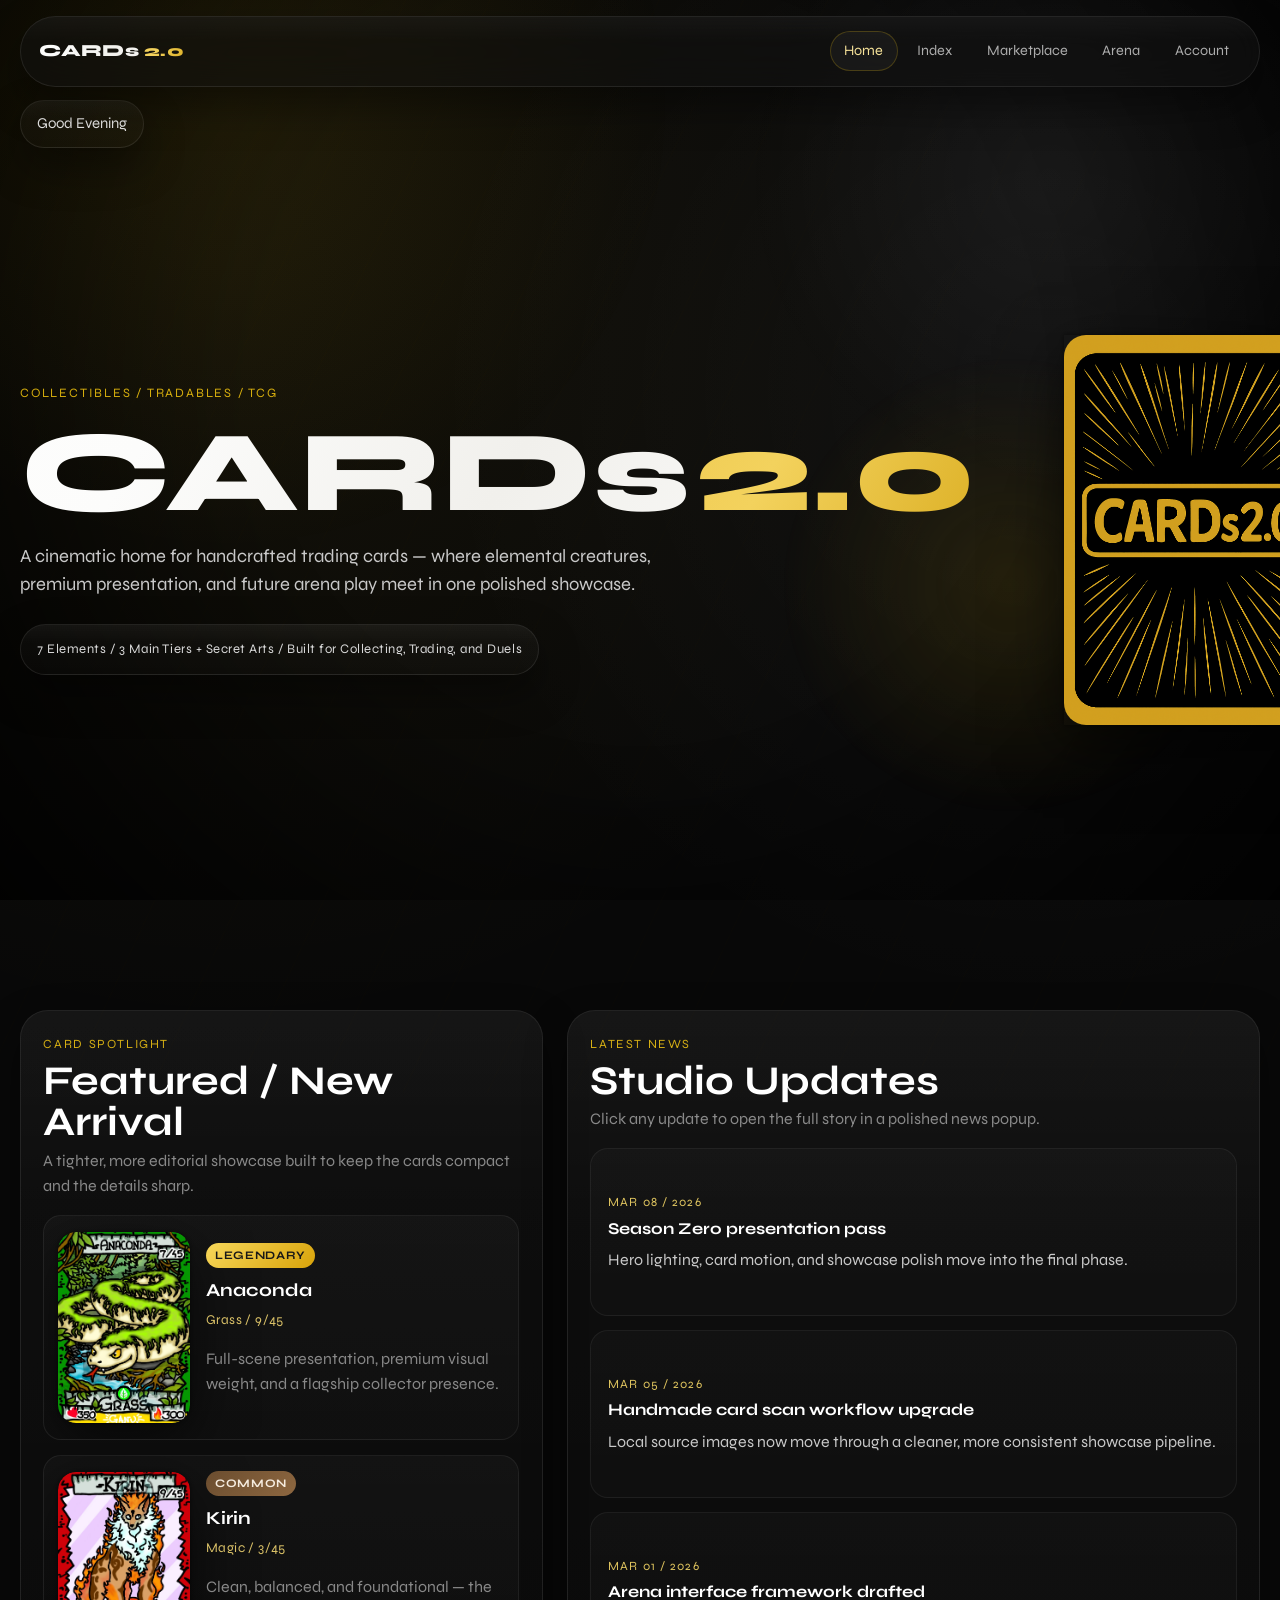
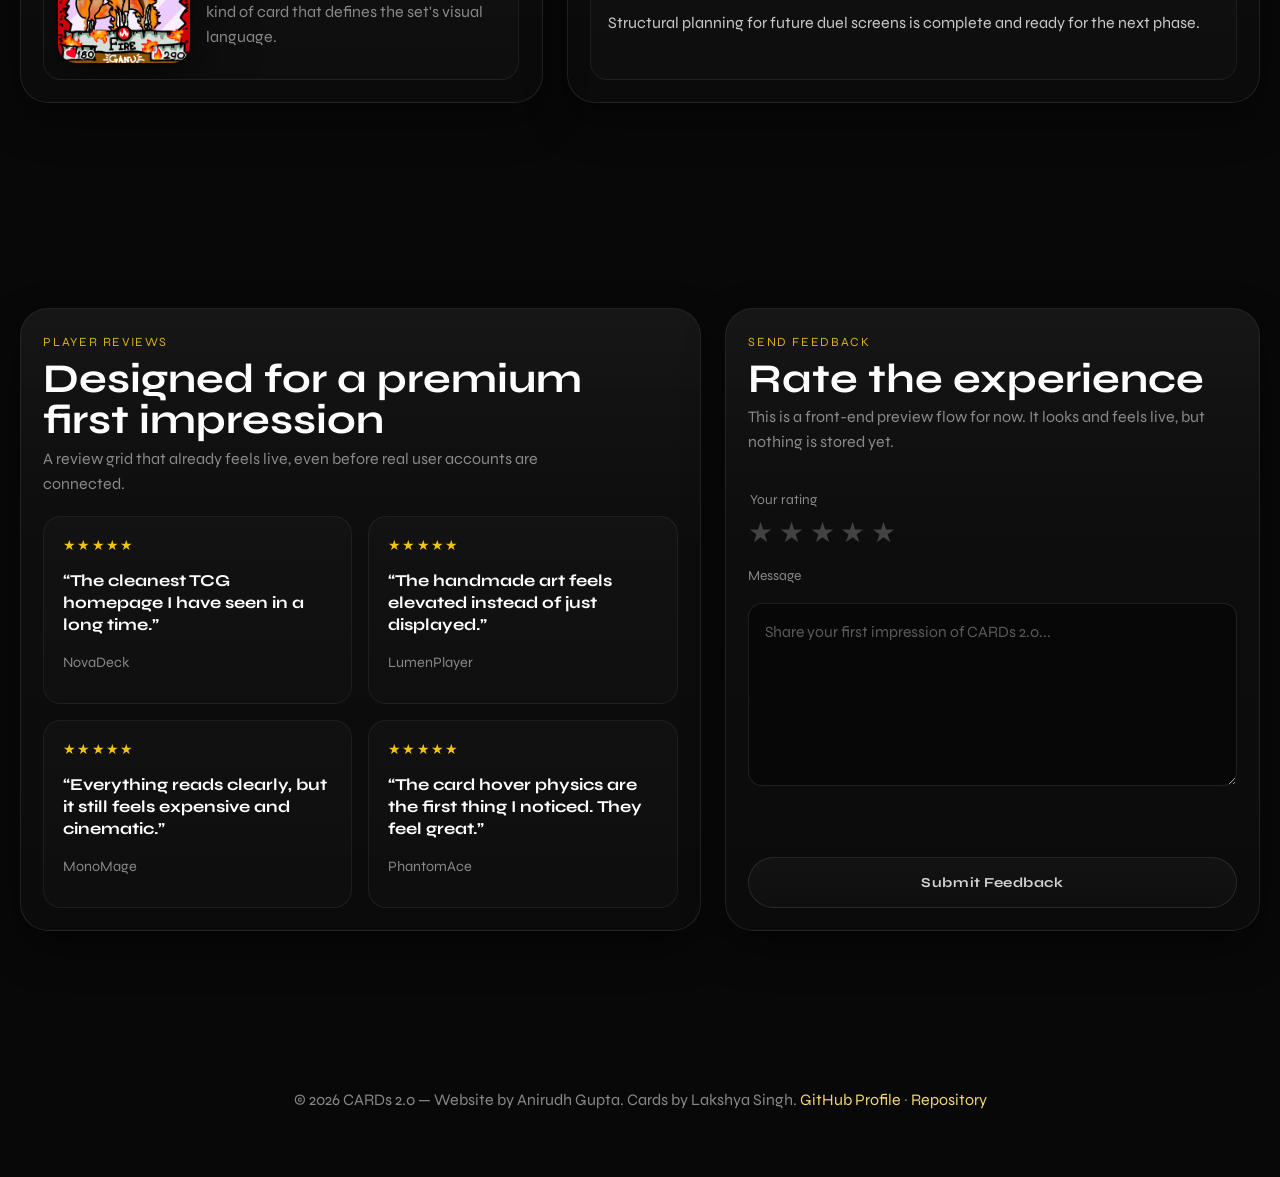
==== commit 02d71d79: "Coded the Index (gallery.html) page" ====
--- a/index.html
+++ b/index.html
@@ -39,9 +39,9 @@
 
         <div class="nav-links">
           <a href="index.html" class="nav-link">Home</a>
-          <a href="gallery.html" class="nav-link">Gallery</a>
-          <a href="shop.html" class="nav-link">Shop</a>
-          <a href="arena.html" class="nav-link">Play Arena</a>
+          <a href="gallery.html" class="nav-link">Index</a>
+          <a href="shop.html" class="nav-link">Marketplace</a>
+          <a href="arena.html" class="nav-link">Arena</a>
           <a href="account.html" class="nav-link">Account</a>
         </div>
       </nav>
@@ -320,7 +320,7 @@
       shadow, and spacing decision should support that feeling.
     </p>
     <p>
-      Next, the same standard will be carried into the future Gallery, Shop, and Arena screens.
+      Next, the same standard will be carried into the future Index, Marketplace, and Arena screens.
     </p>
   </template>
 
--- a/assets/css/styles.css
+++ b/assets/css/styles.css
@@ -33,7 +33,7 @@
 body {
     margin: 0;
     min-height: 100vh;
-    overflow-x: hidden;
+    overflow-x: clip; /* Changed from hidden to clip for desktop */
     color: var(--white);
     background:
     radial-gradient(circle at 18% 10%, rgba(241, 196, 15, 0.05) 0%, transparent 28%),
@@ -52,6 +52,10 @@
 img {
     display: block;
     max-width: 100%;
+}
+
+figure {
+    margin: 0;
 }
 
 a,
@@ -310,13 +314,58 @@
     }
 }
 
+/* Brand text */
+
+@keyframes brand-sheen {
+    0% {
+        background-position: 48% 50%;
+    }
+    100% {
+        background-position: 52% 50%;
+    }
+}
+
+.brand-word,
+.brand-version {
+    display: inline-block;
+    background-size: 220% 100%;
+    background-position: 50% 50%;
+    -webkit-background-clip: text;
+    background-clip: text;
+    color: transparent;
+    -webkit-text-fill-color: transparent;
+    animation: brand-sheen 24s ease-in-out infinite alternate;
+}
+
+.brand-word {
+    background-image: linear-gradient(
+        120deg,
+        #ffffff 0%,
+        #fcfcfb 35%,
+        #f1f0ec 60%,
+        #ffffff 100%
+    );
+}
+
+.brand-version {
+    background-image: linear-gradient(
+        120deg,
+        #edc54a 0%,
+        #f3d25d 40%,
+        #dfb42c 72%,
+        #edc54a 100%
+    );
+}
+
 /* Header */
 
 .site-header {
+    position: -webkit-sticky;
     position: sticky;
     top: 0;
-    z-index: 100;
+    z-index: 1000;
     padding: 1rem 0 0;
+    isolation: isolate;
 }
 
 .nav-pill {
@@ -335,7 +384,6 @@
     display: inline-flex;
     align-items: baseline;
     gap: 0.32rem;
-    color: var(--white);
     text-decoration: none;
     font-weight: 800;
     letter-spacing: 0.02em;
@@ -344,11 +392,9 @@
 
 .brand .brand-word {
     font-size: 1.06rem;
-    color: var(--white);
 }
 
 .brand .brand-version {
-    color: var(--gold);
     font-size: 0.98rem;
 }
 
@@ -388,6 +434,26 @@
     box-shadow: inset 0 0 0 1px rgba(241, 196, 15, 0.22);
 }
 
+.nav-pill,
+.nav-links {
+    scrollbar-width: none;
+    -ms-overflow-style: none;
+}
+
+.nav-pill::-webkit-scrollbar,
+.nav-links::-webkit-scrollbar {
+    display: none;
+}
+
+.tilt-scene,[data-reveal-card] {
+    -webkit-tap-highlight-color: transparent;
+}
+
+.news-modal,
+.news-modal-dialog {
+    overscroll-behavior: contain;
+}
+
 /* Welcome strip */
 
 .welcome-strip {
@@ -449,14 +515,6 @@
     font-size: clamp(3.2rem, 9vw, 7.2rem);
 }
 
-.hero-title .brand-word {
-    color: var(--white);
-}
-
-.hero-title .brand-version {
-    color: var(--gold);
-}
-
 .hero-tagline {
     margin: 0;
     max-width: 40rem;
@@ -481,7 +539,7 @@
 .hero-visual {
     position: relative;
     display: grid;
-    justify-items: center;
+    justify-items: end;
 }
 
 .hero-visual::before {
@@ -501,6 +559,8 @@
     z-index: 1;
     width: clamp(180px, 22vw, 260px);
     aspect-ratio: 2 / 3;
+    margin-left: auto;
+    transform: translateX(clamp(28px, 5vw, 86px));
 }
 
 /* Section headings */
@@ -567,7 +627,7 @@
     flex: 1;
 }
 
-/* Small reveal cards */
+/* Fluent reveal cards */
 
 .reveal-card {
     position: relative;
@@ -647,13 +707,11 @@
     background: linear-gradient(180deg, rgba(255, 255, 255, 0.03), rgba(255, 255, 255, 0.015));
     transition:
     transform 0.3s ease,
-    border-color 0.3s ease,
     background 0.3s ease;
 }
 
 .spotlight-card:hover {
     transform: translateY(-3px);
-    border-color: rgba(241, 196, 15, 0.24);
     background: linear-gradient(180deg, rgba(255, 255, 255, 0.04), rgba(255, 255, 255, 0.018));
 }
 
@@ -713,13 +771,11 @@
     appearance: none;
     transition:
     transform 0.3s ease,
-    border-color 0.3s ease,
     background 0.3s ease;
 }
 
 .news-card:hover {
     transform: translateY(-3px);
-    border-color: rgba(241, 196, 15, 0.24);
     background: linear-gradient(180deg, rgba(255, 255, 255, 0.03), rgba(255, 255, 255, 0.018));
 }
 
@@ -767,13 +823,11 @@
     background: linear-gradient(180deg, rgba(255, 255, 255, 0.022), rgba(255, 255, 255, 0.014));
     transition:
     transform 0.3s ease,
-    border-color 0.3s ease,
     background 0.3s ease;
 }
 
 .review-card:hover {
     transform: translateY(-4px);
-    border-color: rgba(241, 196, 15, 0.24);
     background: linear-gradient(180deg, rgba(255, 255, 255, 0.03), rgba(255, 255, 255, 0.018));
 }
 
@@ -938,7 +992,7 @@
     z-index: 240;
     display: grid;
     place-items: center;
-    padding: 16px;
+    padding: 12px;
     opacity: 0;
     pointer-events: none;
     transition: opacity 0.28s ease;
@@ -959,32 +1013,20 @@
 
 .news-modal-dialog {
     position: relative;
-    width: min(920px, calc(100vw - 32px));
-    max-height: min(90svh, 900px);
-    padding: 1.55rem 1.65rem 1.7rem;
-    overflow-x: hidden;
-    overflow-y: auto;
-    overscroll-behavior: contain;
+    width: min(1040px, calc(100vw - 24px));
+    max-width: 1040px;
+    padding: 1.65rem 1.8rem 1.8rem;
+    overflow: hidden;
     border-radius: var(--radius-xl);
-    background: rgba(14, 14, 14, 0.92);
+    background: rgba(14, 14, 14, 0.94);
     transform: translateY(16px) scale(0.985);
     transition: transform 0.28s cubic-bezier(0.22, 1, 0.36, 1);
-    scrollbar-width: thin;
-    scrollbar-color: rgba(241, 196, 15, 0.28) transparent;
+    scrollbar-width: none;
+    -ms-overflow-style: none;
 }
 
 .news-modal-dialog::-webkit-scrollbar {
-    width: 10px;
-    height: 10px;
-}
-
-.news-modal-dialog::-webkit-scrollbar-track {
-    background: transparent;
-}
-
-.news-modal-dialog::-webkit-scrollbar-thumb {
-    border-radius: 999px;
-    background: rgba(241, 196, 15, 0.28);
+    display: none;
 }
 
 .news-modal.is-open .news-modal-dialog {
@@ -1020,7 +1062,7 @@
 .news-modal-title {
     margin: 0 0 1rem;
     padding-right: 3rem;
-    font-size: clamp(1.6rem, 3vw, 2.4rem);
+    font-size: clamp(1.75rem, 3vw, 2.5rem);
     line-height: 1.05;
 }
 
@@ -1074,11 +1116,8 @@
 }
 
 .card-back-frame {
-    padding: 0.55rem;
-    border-radius: var(--radius-xl);
-    background:
-    linear-gradient(180deg, rgba(255, 255, 255, 0.05), rgba(255, 255, 255, 0.02)),
-    rgba(18, 18, 18, 0.92);
+    padding: 0;
+    background: transparent;
 }
 
 .card-back-frame img {
@@ -1123,7 +1162,7 @@
 .site-footer a {
     color: #f2d76b;
     text-decoration: none;
-    transition: color 0.22s ease, border-color 0.22s ease;
+    transition: color 0.22s ease;
 }
 
 .site-footer a:hover {
@@ -1145,6 +1184,41 @@
     transform: translate3d(0, 0, 0);
 }
 
+@media (hover: none) and (pointer: coarse) {
+    .site-header {
+        position: -webkit-sticky;
+        position: sticky;
+        top: 0;
+        z-index: 1000;
+        padding-top: max(0.45rem, env(safe-area-inset-top));
+        transform: translateZ(0);
+        -webkit-transform: translateZ(0);
+    }
+
+    .site-header .container {
+        position: relative;
+        z-index: 1000;
+    }
+
+    .nav-pill {
+        position: relative;
+        z-index: 1000;
+    }
+
+    .reveal-card::before,
+    .reveal-card::after {
+        display: none;
+    }
+
+    .hero-visual {
+        justify-items: center;
+    }
+
+    .hero-visual::before {
+        display: none;
+    }
+}
+
 /* Responsive */
 
 @media (max-width: 1100px) {
@@ -1158,64 +1232,876 @@
         justify-items: start;
     }
 
+    .hero-card {
+        transform: translateX(0);
+    }
+
     .updates-layout,
     .community-layout {
         grid-template-columns: 1fr;
     }
 }
 
+/* Index page */
+
+.index-page-head {
+    margin-bottom: 1.2rem;
+}
+
+.index-page-title {
+    margin: 0 0 0.45rem;
+    font-size: clamp(2rem, 5vw, 3.8rem);
+    line-height: 0.95;
+}
+
+.index-page-copy {
+    max-width: 46rem;
+}
+
+.collection-toolbar {
+    padding: 1.1rem;
+    margin-bottom: 1rem;
+}
+
+.collection-toolbar-grid {
+    display: grid;
+    grid-template-columns: minmax(0, 2fr) repeat(3, minmax(0, 1fr));
+    gap: 0.85rem;
+    align-items: end;
+}
+
+.collection-control {
+    display: grid;
+    gap: 0.38rem;
+}
+
+.collection-search {
+    min-width: 0;
+}
+
+.collection-control-label {
+    color: var(--grey);
+    font-size: 0.78rem;
+    letter-spacing: 0.08em;
+    text-transform: uppercase;
+}
+
+.collection-input,
+.collection-select {
+    width: 100%;
+    min-height: 48px;
+    padding: 0.82rem 0.95rem;
+    border: 1px solid rgba(255, 255, 255, 0.1);
+    border-radius: var(--radius-sm);
+    background: rgba(7, 7, 7, 0.88);
+    color: var(--white);
+    font-size: 0.96rem;
+    transition:
+    border-color 0.25s ease,
+    box-shadow 0.25s ease,
+    background 0.25s ease;
+}
+
+.collection-input::placeholder {
+    color: rgba(255, 255, 255, 0.34);
+}
+
+.collection-input:hover,
+.collection-input:focus,
+.collection-select:hover,
+.collection-select:focus {
+    outline: none;
+    border-color: rgba(241, 196, 15, 0.42);
+    box-shadow: 0 0 0 4px rgba(241, 196, 15, 0.08);
+    background: rgba(12, 12, 12, 0.96);
+}
+
+.collection-select {
+    appearance: none;
+    -webkit-appearance: none;
+    background-image:
+    linear-gradient(45deg, transparent 50%, rgba(255, 255, 255, 0.8) 50%),
+    linear-gradient(135deg, rgba(255, 255, 255, 0.8) 50%, transparent 50%);
+    background-position:
+    calc(100% - 18px) calc(50% - 2px),
+    calc(100% - 12px) calc(50% - 2px);
+    background-size: 6px 6px, 6px 6px;
+    background-repeat: no-repeat;
+    padding-right: 2.4rem;
+}
+
+.collection-toolbar-footer {
+    display: flex;
+    align-items: center;
+    justify-content: space-between;
+    gap: 1rem;
+    margin-top: 0.95rem;
+}
+
+.collection-toggle {
+    display: inline-flex;
+    gap: 0.3rem;
+    padding: 0.28rem;
+    border: 1px solid rgba(255, 255, 255, 0.09);
+    border-radius: 999px;
+    background: rgba(255, 255, 255, 0.02);
+}
+
+.collection-toggle button {
+    min-height: 40px;
+    padding: 0.62rem 0.95rem;
+    border-radius: 999px;
+    color: rgba(255, 255, 255, 0.64);
+    transition:
+    background 0.22s ease,
+    color 0.22s ease,
+    transform 0.22s ease;
+}
+
+.collection-toggle button.is-active {
+    background: rgba(255, 255, 255, 0.07);
+    color: #ffffff;
+}
+
+.collection-toolbar-meta {
+    margin: 0;
+    color: var(--grey);
+    font-size: 0.92rem;
+    text-align: right;
+}
+
+.index-master-card {
+    display: grid;
+    grid-template-columns: minmax(0, 1.1fr) auto;
+    gap: 1rem 1.35rem;
+    padding: 1.2rem 1.25rem;
+    margin-bottom: 1rem;
+    border-radius: var(--radius-xl);
+}
+
+.index-master-copy h2 {
+    margin: 0 0 0.3rem;
+    font-size: clamp(1.6rem, 3vw, 2.3rem);
+}
+
+.index-master-total {
+    text-align: right;
+    align-self: center;
+}
+
+.index-master-value {
+    margin: 0;
+    font-size: clamp(2.5rem, 5vw, 4.4rem);
+    line-height: 0.95;
+    font-weight: 800;
+    color: #ffffff;
+}
+
+.index-master-value span {
+    color: #e3bf43;
+}
+
+.index-master-label {
+    margin: 0.32rem 0 0;
+    color: var(--grey);
+    font-size: 0.92rem;
+}
+
+.index-master-stats {
+    grid-column: 1 / -1;
+    display: grid;
+    grid-template-columns: repeat(4, minmax(0, 1fr));
+    gap: 0.8rem;
+}
+
+.index-master-stat {
+    padding: 0.9rem 0.95rem;
+    border-radius: var(--radius-md);
+    border: 1px solid rgba(255, 255, 255, 0.06);
+    background: rgba(255, 255, 255, 0.02);
+}
+
+.index-master-stat strong {
+    display: block;
+    font-size: 1.2rem;
+    color: #ffffff;
+}
+
+.index-master-stat span {
+    color: var(--grey);
+    font-size: 0.84rem;
+}
+
+.vault-grid {
+    display: grid;
+    grid-template-columns: repeat(auto-fill, minmax(170px, 1fr));
+    gap: 1rem;
+}
+
+.vault-card {
+    display: flex;
+    flex-direction: column;
+    gap: 0.65rem;
+    width: 100%;
+    padding: 0.9rem;
+    border-radius: var(--radius-lg);
+    border: 1px solid rgba(255, 255, 255, 0.06);
+    background: linear-gradient(180deg, rgba(255, 255, 255, 0.03), rgba(255, 255, 255, 0.015));
+    text-align: left;
+    transition:
+    transform 0.25s ease,
+    background 0.25s ease;
+}
+
+.vault-card:hover {
+    transform: translateY(-4px);
+    background: linear-gradient(180deg, rgba(255, 255, 255, 0.04), rgba(255, 255, 255, 0.018));
+}
+
+.vault-card-media {
+    width: 100%;
+    aspect-ratio: 614 / 889;
+    border-radius: 18px;
+}
+
+.vault-card-media .card-face {
+    border-radius: 18px;
+}
+
+.vault-card-media .card-face img {
+    border-radius: 18px;
+}
+
+.vault-card.is-locked .vault-card-media img {
+    filter: grayscale(1) brightness(0.45) contrast(0.92);
+}
+
+.vault-card.is-locked .vault-card-name,
+.vault-card.is-locked .vault-card-meta {
+    color: rgba(255, 255, 255, 0.62);
+}
+
+.vault-card-head {
+    display: flex;
+    align-items: flex-start;
+    justify-content: space-between;
+    gap: 0.65rem;
+}
+
+.vault-card-name {
+    margin: 0;
+    font-size: 1rem;
+    line-height: 1.15;
+}
+
+.vault-card-status {
+    flex: 0 0 auto;
+    padding: 0.24rem 0.5rem;
+    border-radius: 999px;
+    font-size: 0.68rem;
+    font-weight: 700;
+    letter-spacing: 0.06em;
+    text-transform: uppercase;
+}
+
+.vault-card-status.unlocked {
+    color: #111111;
+    background: linear-gradient(135deg, #f3d66b, #dfb42c);
+}
+
+.vault-card-status.locked {
+    color: rgba(255, 255, 255, 0.78);
+    background: rgba(255, 255, 255, 0.08);
+}
+
+.vault-card-meta {
+    display: block;
+    color: var(--grey);
+    font-size: 0.84rem;
+}
+
+.vault-card-line {
+    display: flex;
+    align-items: center;
+    justify-content: space-between;
+    gap: 0.6rem;
+    color: #cfb65d;
+    font-size: 0.8rem;
+}
+
+.vault-card-line span:last-child {
+    color: var(--text-soft);
+}
+
+.vault-empty {
+    grid-column: 1 / -1;
+    padding: 1.35rem;
+    border-radius: var(--radius-lg);
+    border: 1px solid rgba(255, 255, 255, 0.08);
+    background: rgba(255, 255, 255, 0.02);
+    text-align: center;
+    color: var(--grey);
+}
+
+.vault-card-media,
+.card-detail-image {
+    display: block;
+}
+
+/* Card detail modal */
+
+.card-detail-modal[hidden] {
+    display: none;
+}
+
+.card-detail-modal {
+    position: fixed;
+    inset: 0;
+    z-index: 280;
+    display: grid;
+    place-items: center;
+    padding: 16px;
+    opacity: 0;
+    pointer-events: none;
+    transition: opacity 0.28s ease;
+}
+
+.card-detail-modal.is-open {
+    opacity: 1;
+    pointer-events: auto;
+}
+
+.card-detail-backdrop {
+    position: absolute;
+    inset: 0;
+    background: rgba(3, 3, 3, 0.78);
+    backdrop-filter: blur(14px);
+    -webkit-backdrop-filter: blur(14px);
+}
+
+.card-detail-dialog {
+    position: relative;
+    width: min(980px, calc(100vw - 24px));
+    padding: 1.45rem;
+    border-radius: var(--radius-xl);
+    background: rgba(14, 14, 14, 0.94);
+    transform: translateY(16px) scale(0.985);
+    transition: transform 0.28s cubic-bezier(0.22, 1, 0.36, 1);
+    overflow: hidden;
+}
+
+.card-detail-modal.is-open .card-detail-dialog {
+    transform: translateY(0) scale(1);
+}
+
+.card-detail-close {
+    position: absolute;
+    top: 0.9rem;
+    right: 0.9rem;
+    width: 44px;
+    height: 44px;
+    border-radius: 999px;
+    background: rgba(255, 255, 255, 0.03);
+    color: rgba(255, 255, 255, 0.88);
+    font-size: 1.45rem;
+    line-height: 1;
+    transition: background 0.22s ease, transform 0.22s ease;
+}
+
+.card-detail-close:hover {
+    background: rgba(255, 255, 255, 0.08);
+    transform: rotate(90deg);
+}
+
+.card-detail-layout {
+    display: grid;
+    grid-template-columns: minmax(220px, 300px) minmax(0, 1fr);
+    gap: 1.2rem;
+    align-items: start;
+}
+
+.card-detail-visual {
+    max-width: 300px;
+}
+
+.card-detail-image {
+    width: 100%;
+    aspect-ratio: 614 / 889;
+    border-radius: 20px;
+}
+
+.card-detail-image .card-face {
+    border-radius: 20px;
+}
+
+.card-detail-image .card-face img {
+    border-radius: 20px;
+}
+
+.card-detail-image.is-locked img {
+    filter: grayscale(1) brightness(0.48) contrast(0.92);
+}
+
+.card-detail-kicker {
+    margin: 0 0 0.35rem;
+    color: #dec35e;
+    font-size: 0.78rem;
+    letter-spacing: 0.1em;
+    text-transform: uppercase;
+}
+
+.card-detail-title {
+    margin: 0 0 0.55rem;
+    font-size: clamp(1.7rem, 3vw, 2.5rem);
+    line-height: 1;
+}
+
+.card-detail-subline {
+    display: flex;
+    flex-wrap: wrap;
+    gap: 0.45rem;
+    margin-bottom: 0.8rem;
+}
+
+.card-detail-badge {
+    display: inline-flex;
+    align-items: center;
+    padding: 0.28rem 0.55rem;
+    border-radius: 999px;
+    font-size: 0.72rem;
+    font-weight: 700;
+    letter-spacing: 0.05em;
+    text-transform: uppercase;
+}
+
+.card-detail-badge.type {
+    color: #ffffff;
+    background: rgba(255, 255, 255, 0.08);
+}
+
+.card-detail-badge.status.unlocked {
+    color: #111111;
+    background: linear-gradient(135deg, #f3d66b, #dfb42c);
+}
+
+.card-detail-badge.status.locked {
+    color: rgba(255, 255, 255, 0.8);
+    background: rgba(255, 255, 255, 0.08);
+}
+
+.card-detail-copy-text {
+    margin: 0 0 1rem;
+    color: var(--text-soft);
+}
+
+.card-detail-stat-grid {
+    display: grid;
+    grid-template-columns: repeat(3, minmax(0, 1fr));
+    gap: 0.75rem;
+    margin-bottom: 0.9rem;
+}
+
+.card-detail-stat {
+    padding: 0.85rem 0.9rem;
+    border-radius: var(--radius-md);
+    border: 1px solid rgba(255, 255, 255, 0.06);
+    background: rgba(255, 255, 255, 0.02);
+}
+
+.card-detail-stat span {
+    display: block;
+    color: var(--grey);
+    font-size: 0.76rem;
+    letter-spacing: 0.08em;
+    text-transform: uppercase;
+}
+
+.card-detail-stat strong {
+    display: block;
+    margin-top: 0.16rem;
+    font-size: 1.15rem;
+    color: #ffffff;
+}
+
+.card-detail-info-grid {
+    display: grid;
+    grid-template-columns: repeat(2, minmax(0, 1fr));
+    gap: 0.7rem;
+}
+
+.card-detail-info {
+    padding: 0.8rem 0.9rem;
+    border-radius: var(--radius-md);
+    background: rgba(255, 255, 255, 0.02);
+    border: 1px solid rgba(255, 255, 255, 0.05);
+}
+
+.card-detail-info span {
+    display: block;
+    color: var(--grey);
+    font-size: 0.76rem;
+    text-transform: uppercase;
+    letter-spacing: 0.08em;
+}
+
+.card-detail-info strong {
+    display: block;
+    margin-top: 0.14rem;
+    font-size: 1rem;
+}
+
+@media (max-width: 980px) {
+    .collection-toolbar-grid {
+        grid-template-columns: 1fr 1fr;
+    }
+
+    .collection-search {
+        grid-column: 1 / -1;
+    }
+
+    .index-master-card {
+        grid-template-columns: 1fr;
+    }
+
+    .index-master-total {
+        text-align: left;
+    }
+
+    .index-master-stats {
+        grid-template-columns: repeat(2, minmax(0, 1fr));
+    }
+
+    .card-detail-layout {
+        grid-template-columns: 1fr;
+    }
+
+    .card-detail-visual {
+        max-width: 240px;
+    }
+}
+
 @media (max-width: 760px) {
+    html,
+    body {
+        overflow-x: visible; /* CRITICAL FIX: Clears overflow so Chrome Android sticky works if we used it */
+    }
+
     .container {
-        width: min(var(--container), calc(100% - 24px));
+        width: calc(100% - 16px);
     }
 
     .site-header {
-        padding-top: 0.75rem;
+        padding-top: 0.6rem;
     }
 
     .nav-pill {
-        align-items: flex-start;
-        flex-direction: column;
-        border-radius: 28px;
+        flex-wrap: nowrap;
+        flex-direction: row;
+        justify-content: flex-start;
+        align-items: center;
+        gap: 0.55rem;
+        padding: 0.55rem 0.65rem;
+        overflow-x: auto;
+        overflow-y: hidden;
+        white-space: nowrap;
+        border-radius: 999px;
+    }
+
+    .brand {
+        flex: 0 0 auto;
+        gap: 0.16rem;
+    }
+
+    .brand .brand-word {
+        font-size: 0.9rem;
+    }
+
+    .brand .brand-version {
+        font-size: 0.84rem;
     }
 
     .nav-links {
+        flex: 0 0 auto;
+        flex-wrap: nowrap;
+        width: max-content;
+        min-width: max-content;
+        gap: 0.14rem;
+    }
+
+    .nav-link {
+        flex: 0 0 auto;
+        min-height: 34px;
+        padding: 0.48rem 0.66rem;
+        font-size: 0.72rem;
+    }
+
+    .welcome-strip {
+        padding-top: 0.55rem;
+    }
+
+    .welcome-pill {
+        display: flex;
         width: 100%;
+        justify-content: center;
+        min-height: 40px;
+        padding: 0.65rem 0.85rem;
+    }
+
+    .welcome-pill p {
+        font-size: 0.86rem;
+        text-align: center;
     }
 
     .hero {
-        padding-top: 2rem;
+        min-height: auto;
+        grid-template-columns: 1fr;
+        gap: 1rem;
+        padding: 1.15rem 0 0.25rem;
+    }
+
+    .hero-copy {
+        max-width: none;
+        text-align: center;
+    }
+
+    .eyebrow {
+        font-size: 0.68rem;
+        letter-spacing: 0.12em;
+    }
+
+    .hero-title {
+        width: 100%;
+        justify-content: center;
+        gap: 0.16rem;
     }
 
     .hero-title .brand-word,
     .hero-title .brand-version {
-        font-size: clamp(2.7rem, 17vw, 4.9rem);
+        font-size: clamp(2rem, 10.8vw, 3.4rem);
+    }
+
+    .hero-tagline {
+        max-width: 30rem;
+        margin-inline: auto;
+        font-size: 0.95rem;
+    }
+
+    .hero-note {
+        width: 100%;
+        max-width: 100%;
+        margin: 1rem auto 0;
+        justify-content: center;
+    }
+
+    .hero-note p {
+        font-size: 0.72rem;
+        line-height: 1.4;
+        text-align: center;
+    }
+
+    .hero-visual {
+        justify-items: center;
+        margin-top: 0.2rem;
+    }
+
+    .hero-visual::before {
+        display: none;
     }
 
     .hero-card {
-        width: clamp(170px, 52vw, 230px);
+        width: clamp(110px, 32vw, 140px);
+        margin: 0 auto;
+        transform: none;
+    }
+
+    .section {
+        padding: 2.6rem 0;
+    }
+
+    .updates-layout,
+    .community-layout {
+        grid-template-columns: 1fr;
+        gap: 1rem;
+    }
+
+    .spotlight-panel,
+    .news-panel,
+    .reviews-panel,
+    .feedback-panel {
+        padding: 0.95rem;
+    }
+
+    .section-head h2 {
+        font-size: clamp(1.25rem, 7vw, 1.8rem);
+    }
+
+    .section-copy {
+        font-size: 0.92rem;
     }
 
     .spotlight-card {
-        grid-template-columns: 96px 1fr;
+        grid-template-columns: 88px 1fr;
+        gap: 0.75rem;
+        padding: 0.75rem;
+    }
+
+    .spotlight-thumb {
+        max-width: 88px;
+    }
+
+    .spotlight-content h3 {
+        font-size: 1rem;
+    }
+
+    .statline {
+        font-size: 0.78rem;
+    }
+
+    .news-card {
+        padding: 0.9rem;
+    }
+
+    .news-card-title {
+        font-size: 0.96rem;
+    }
+
+    .news-card-preview {
+        font-size: 0.9rem;
     }
 
     .reviews-grid {
         grid-template-columns: 1fr;
     }
 
-    .section {
-        padding: 3.2rem 0;
+    .review-card {
+        min-height: auto;
+        padding: 1rem;
+    }
+
+    .review-card h3 {
+        font-size: 0.98rem;
+    }
+
+    .feedback-form {
+        margin-top: 0.9rem;
+        gap: 0.85rem;
+    }
+
+    .text-input {
+        min-height: 132px;
+        padding: 0.85rem 0.9rem;
+        font-size: 0.94rem;
+    }
+
+    .ghost-button {
+        width: 100%;
+        min-height: 44px;
+    }
+
+    .news-modal {
+        padding: 8px;
     }
 
     .news-modal-dialog {
-        width: min(920px, calc(100vw - 20px));
-        max-height: 92svh;
-        padding: 1.2rem 1.1rem 1.25rem;
+        width: calc(100vw - 12px);
+        max-width: none;
+        max-height: calc(100svh - 16px);
+        padding: 1rem 0.95rem 1.05rem;
+        overflow: hidden;
     }
 
     .news-modal-title {
         padding-right: 2.5rem;
+        font-size: 1.34rem;
+    }
+
+    .news-modal-date {
+        font-size: 0.76rem;
+    }
+
+    .news-modal-body {
+        font-size: 0.94rem;
+        line-height: 1.6;
+    }
+
+    .site-footer {
+        padding: 1.8rem 0 2.2rem;
+    }
+
+    .site-footer p {
+        font-size: 0.82rem;
+        line-height: 1.8;
+    }
+
+    .collection-toolbar {
+        padding: 0.95rem;
+    }
+
+    .collection-toolbar-grid {
+        grid-template-columns: 1fr;
+    }
+
+    .collection-toolbar-footer {
+        flex-direction: column;
+        align-items: stretch;
+    }
+
+    .collection-toggle {
+        width: 100%;
+    }
+
+    .collection-toggle button {
+        flex: 1 1 0;
+    }
+
+    .collection-toolbar-meta {
+        text-align: left;
+        font-size: 0.88rem;
+    }
+
+    .index-master-card {
+        padding: 1rem;
+    }
+
+    .index-master-stats {
+        grid-template-columns: 1fr 1fr;
+    }
+
+    .vault-grid {
+        grid-template-columns: repeat(2, minmax(0, 1fr));
+        gap: 0.85rem;
+    }
+
+    .vault-card {
+        padding: 0.75rem;
+    }
+
+    .vault-card-name {
+        font-size: 0.92rem;
+    }
+
+    .vault-card-meta,
+    .vault-card-line {
+        font-size: 0.76rem;
+    }
+
+    .card-detail-modal {
+        padding: 8px;
+    }
+
+    .card-detail-dialog {
+        width: calc(100vw - 12px);
+        padding: 1.05rem;
+    }
+
+    .card-detail-title {
+        padding-right: 2.4rem;
+        font-size: 1.45rem;
+    }
+
+    .card-detail-stat-grid,
+    .card-detail-info-grid {
+        grid-template-columns: 1fr 1fr;
     }
 }
 
@@ -1227,6 +2113,8 @@
     .ambient-stripes::before,
     .ambient-stripes::after,
     .luxury-panel::before,
+    .brand-word,
+    .brand-version,
     .cursor-orb,
     .cursor-shape,
     .nav-link,
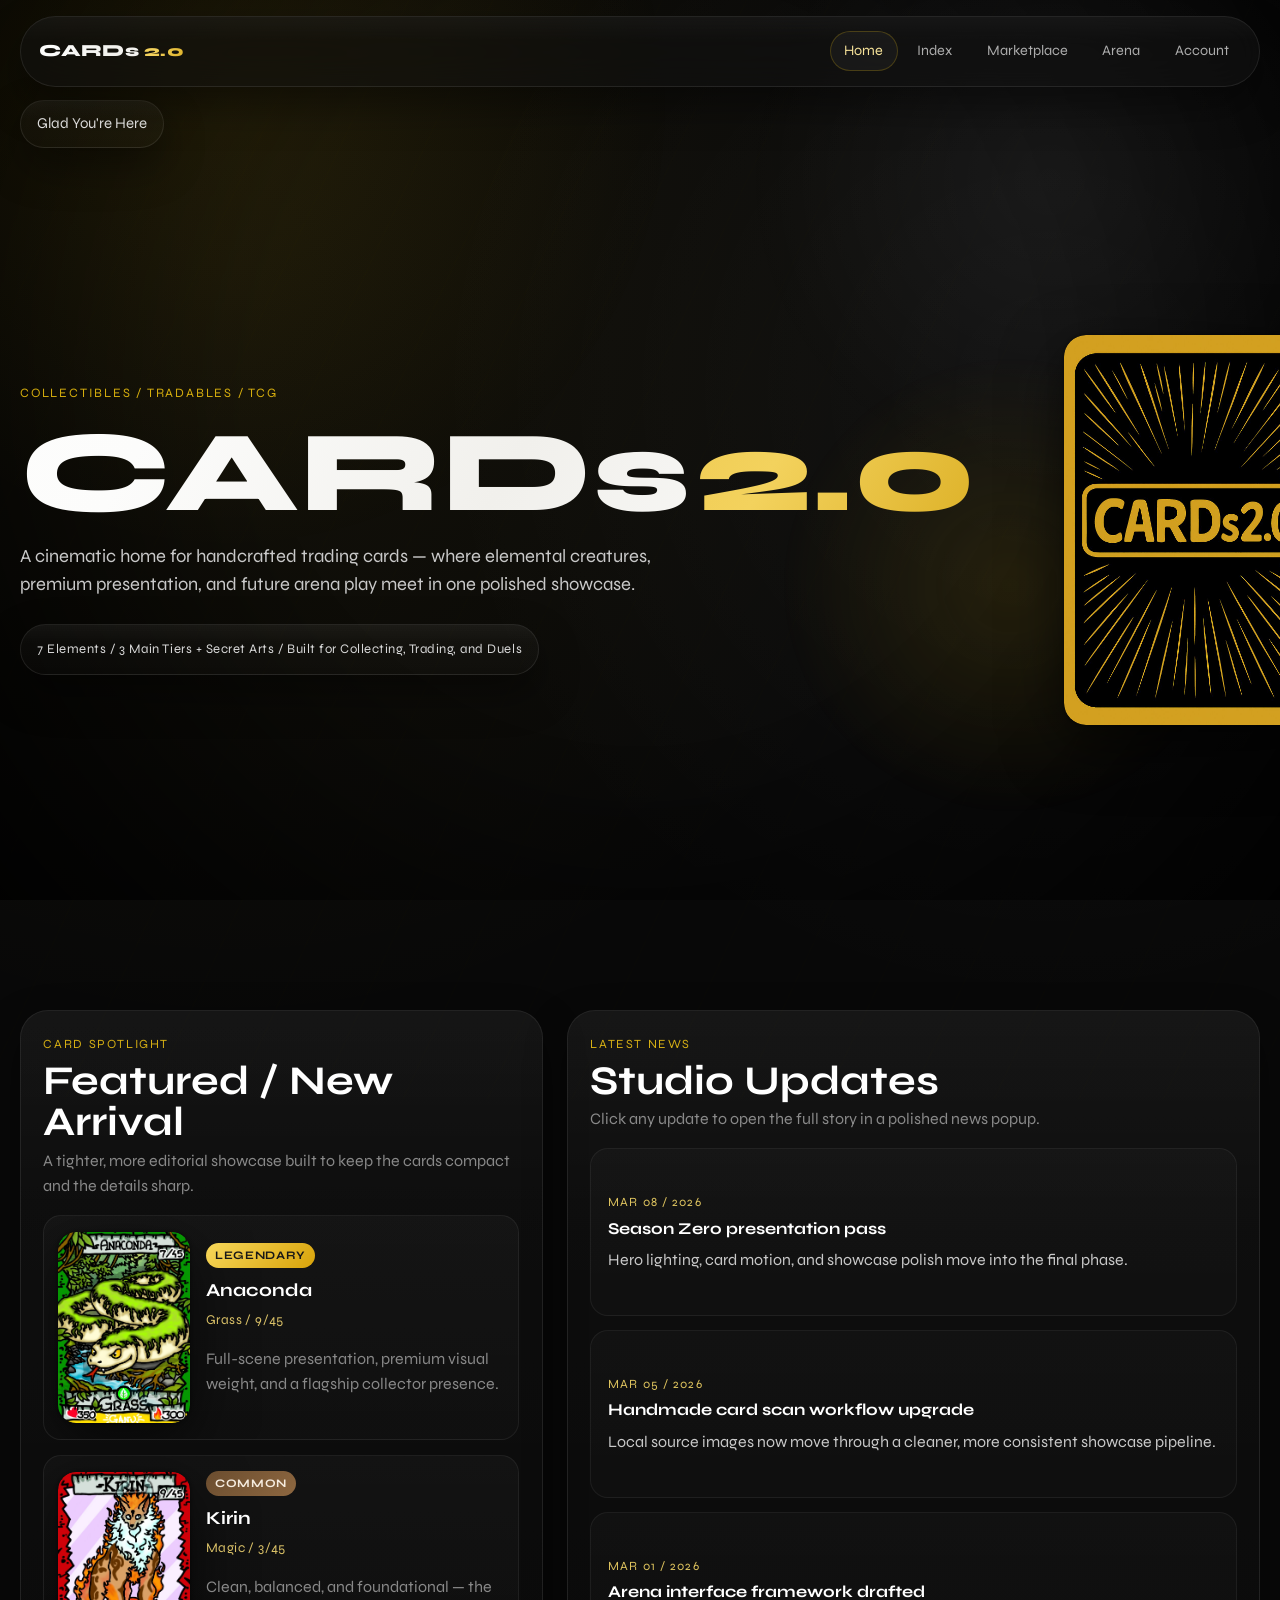
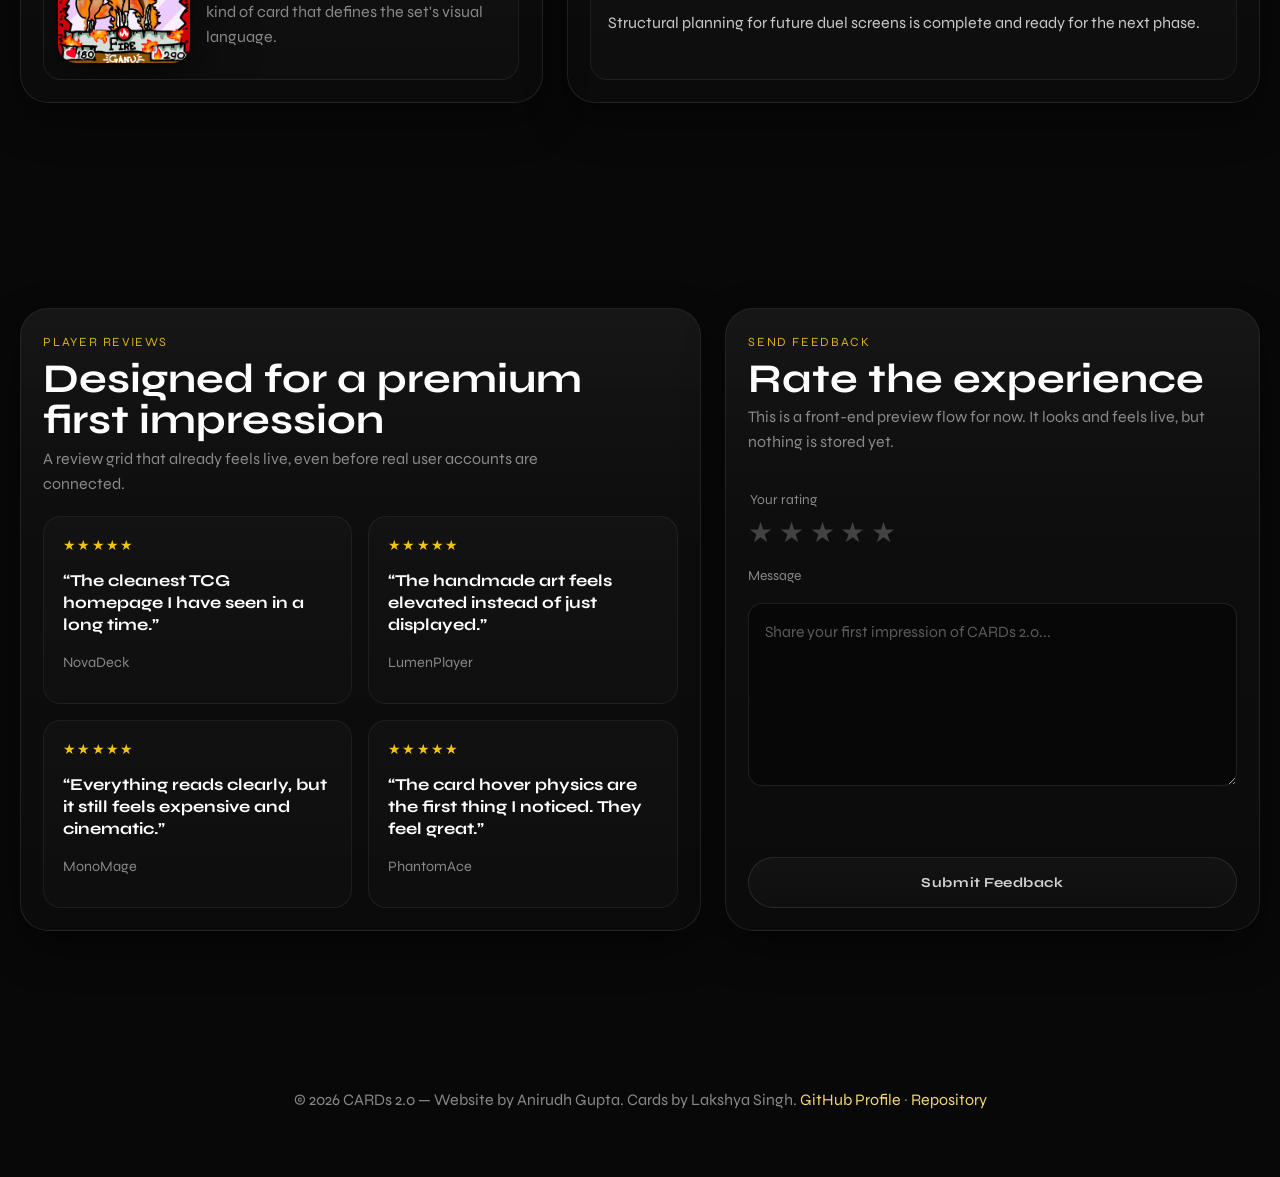
==== commit b93bf571: "Some bug fixes mostly" ====
--- a/index.html
+++ b/index.html
@@ -81,7 +81,7 @@
           <div class="card-container">
             <div class="card-face card-back-frame">
               <img
-                src="assets/images/cards/card_back.png"
+                src="assets/images/cards/card_back.jpg"
                 alt="CARDs 2.0 card back design"
                 width="1024"
                 height="1536"
--- a/assets/css/styles.css
+++ b/assets/css/styles.css
@@ -267,31 +267,7 @@
 }
 
 .luxury-panel::before {
-    content: "";
-    position: absolute;
-    inset: -1px;
-    padding: 1px;
-    border-radius: inherit;
-    background: linear-gradient(
-        135deg,
-        rgba(255, 255, 255, 0.18),
-                                rgba(241, 196, 15, 0),
-                                rgba(241, 196, 15, 0.78),
-                                rgba(255, 255, 255, 0.16)
-    );
-    background-size: 220% 220%;
-    opacity: 0;
-    animation: border-flow 7s linear infinite;
-    pointer-events: none;
-    transition: opacity 0.42s ease;
-    -webkit-mask:
-    linear-gradient(#000 0 0) content-box,
-    linear-gradient(#000 0 0);
-    -webkit-mask-composite: xor;
-    mask:
-    linear-gradient(#000 0 0) content-box,
-    linear-gradient(#000 0 0);
-    mask-composite: exclude;
+    display: none;
 }
 
 .luxury-panel::after {
@@ -305,13 +281,7 @@
 
 .luxury-panel:hover::before,
 .luxury-panel:focus-within::before {
-    opacity: 0.95;
-}
-
-@keyframes border-flow {
-    to {
-        background-position: 200% 50%;
-    }
+    opacity: 0;
 }
 
 /* Brand text */
@@ -1118,6 +1088,8 @@
 .card-back-frame {
     padding: 0;
     background: transparent;
+    border-radius: 22px;
+    overflow: hidden;
 }
 
 .card-back-frame img {
@@ -1134,21 +1106,35 @@
 
 .shine {
     position: absolute;
-    inset: 0;
+    inset: -10%;
     border-radius: inherit;
     z-index: 2;
     pointer-events: none;
     opacity: 0;
-    transition: opacity 0.3s ease;
-    background: radial-gradient(
+    transition: opacity 0.22s ease;
+    background:
+    radial-gradient(
         circle at var(--mouse-x, 50%) var(--mouse-y, 50%),
-                                rgba(255, 255, 255, 0.28) 0%,
-                                rgba(255, 255, 255, 0.1) 26%,
-                                transparent 60%
+                    rgba(255, 255, 255, 0.34) 0%,
+                    rgba(255, 255, 255, 0.16) 16%,
+                    rgba(255, 255, 255, 0.05) 30%,
+                    rgba(255, 255, 255, 0) 52%
+    ),
+    linear-gradient(
+        120deg,
+        rgba(255, 255, 255, 0) 18%,
+                    rgba(255, 255, 255, 0.04) 38%,
+                    rgba(255, 255, 255, 0.14) 50%,
+                    rgba(255, 255, 255, 0.04) 62%,
+                    rgba(255, 255, 255, 0) 82%
     );
-}
-
-.tilt-scene:hover .shine {
+    filter: blur(14px);
+    mix-blend-mode: screen;
+    transform: translateZ(0);
+}
+
+.tilt-scene:hover .shine,
+.tilt-scene.is-tilting .shine {
     opacity: 1;
 }
 
@@ -1202,7 +1188,49 @@
 
     .nav-pill {
         position: relative;
-        z-index: 1000;
+        z-index: 100;
+    }
+
+    .site-header .container {
+        position: relative;
+        z-index: 100;
+    }
+
+    .site-header .container::before {
+        content: "";
+        position: absolute;
+        top: 50%;
+        right: 8px;
+        transform: translateY(-50%);
+        width: 52px;
+        height: calc(100% - 12px);
+        border-radius: 0 999px 999px 0;
+        background: linear-gradient(
+            90deg,
+            rgba(8, 8, 8, 0) 0%,
+                                    rgba(8, 8, 8, 0.58) 52%,
+                                    rgba(8, 8, 8, 0.96) 100%
+        );
+        pointer-events: none;
+        z-index: 101;
+    }
+
+    .site-header .container::after {
+        content: "›";
+        position: absolute;
+        top: 50%;
+        right: 18px;
+        transform: translateY(-50%);
+        display: grid;
+        place-items: center;
+        width: 18px;
+        height: 18px;
+        color: rgba(241, 196, 15, 0.78);
+        font-size: 1rem;
+        line-height: 1;
+        pointer-events: none;
+        z-index: 102;
+        opacity: 0.95;
     }
 
     .reveal-card::before,
@@ -1459,9 +1487,17 @@
 }
 
 .vault-card-media {
+    display: block;
     width: 100%;
     aspect-ratio: 614 / 889;
     border-radius: 18px;
+}
+
+.vault-card-media .card-container,
+.vault-card-media .card-face {
+    display: block;
+    width: 100%;
+    height: 100%;
 }
 
 .vault-card-media .card-face {
@@ -1582,12 +1618,23 @@
 .card-detail-dialog {
     position: relative;
     width: min(980px, calc(100vw - 24px));
+    max-height: min(88svh, 920px);
     padding: 1.45rem;
     border-radius: var(--radius-xl);
     background: rgba(14, 14, 14, 0.94);
     transform: translateY(16px) scale(0.985);
     transition: transform 0.28s cubic-bezier(0.22, 1, 0.36, 1);
-    overflow: hidden;
+    overflow-x: hidden;
+    overflow-y: auto;
+    -webkit-overflow-scrolling: touch;
+    overscroll-behavior: contain;
+    scrollbar-width: none;
+    -ms-overflow-style: none;
+    background-clip: padding-box;
+}
+
+.card-detail-dialog::-webkit-scrollbar {
+    display: none;
 }
 
 .card-detail-modal.is-open .card-detail-dialog {
@@ -2086,12 +2133,16 @@
     }
 
     .card-detail-modal {
-        padding: 8px;
+        padding: calc(env(safe-area-inset-top) + 76px) 8px max(4px, env(safe-area-inset-bottom));
+        place-items: start center;
     }
 
     .card-detail-dialog {
         width: calc(100vw - 12px);
+        max-height: calc(100svh - env(safe-area-inset-top) - env(safe-area-inset-bottom) - 80px);
         padding: 1.05rem;
+        overflow-x: hidden;
+        overflow-y: auto;
     }
 
     .card-detail-title {
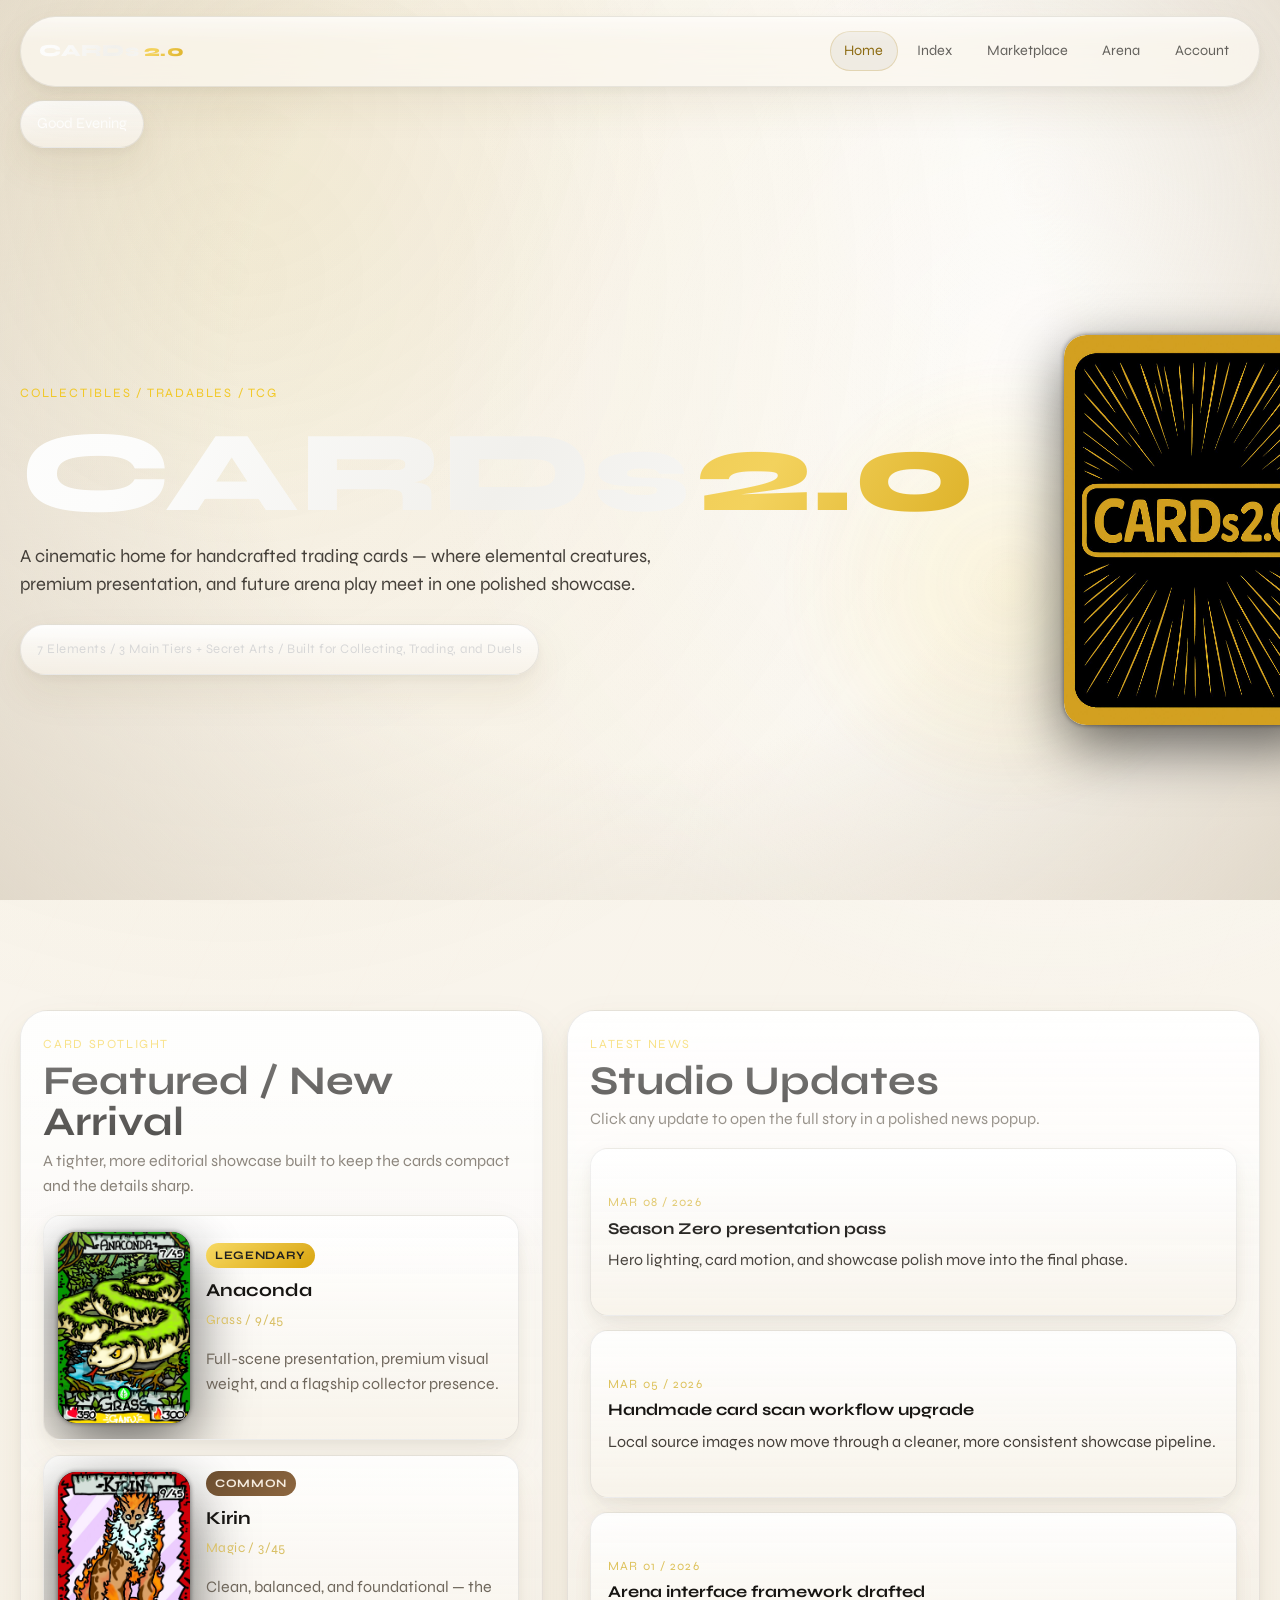
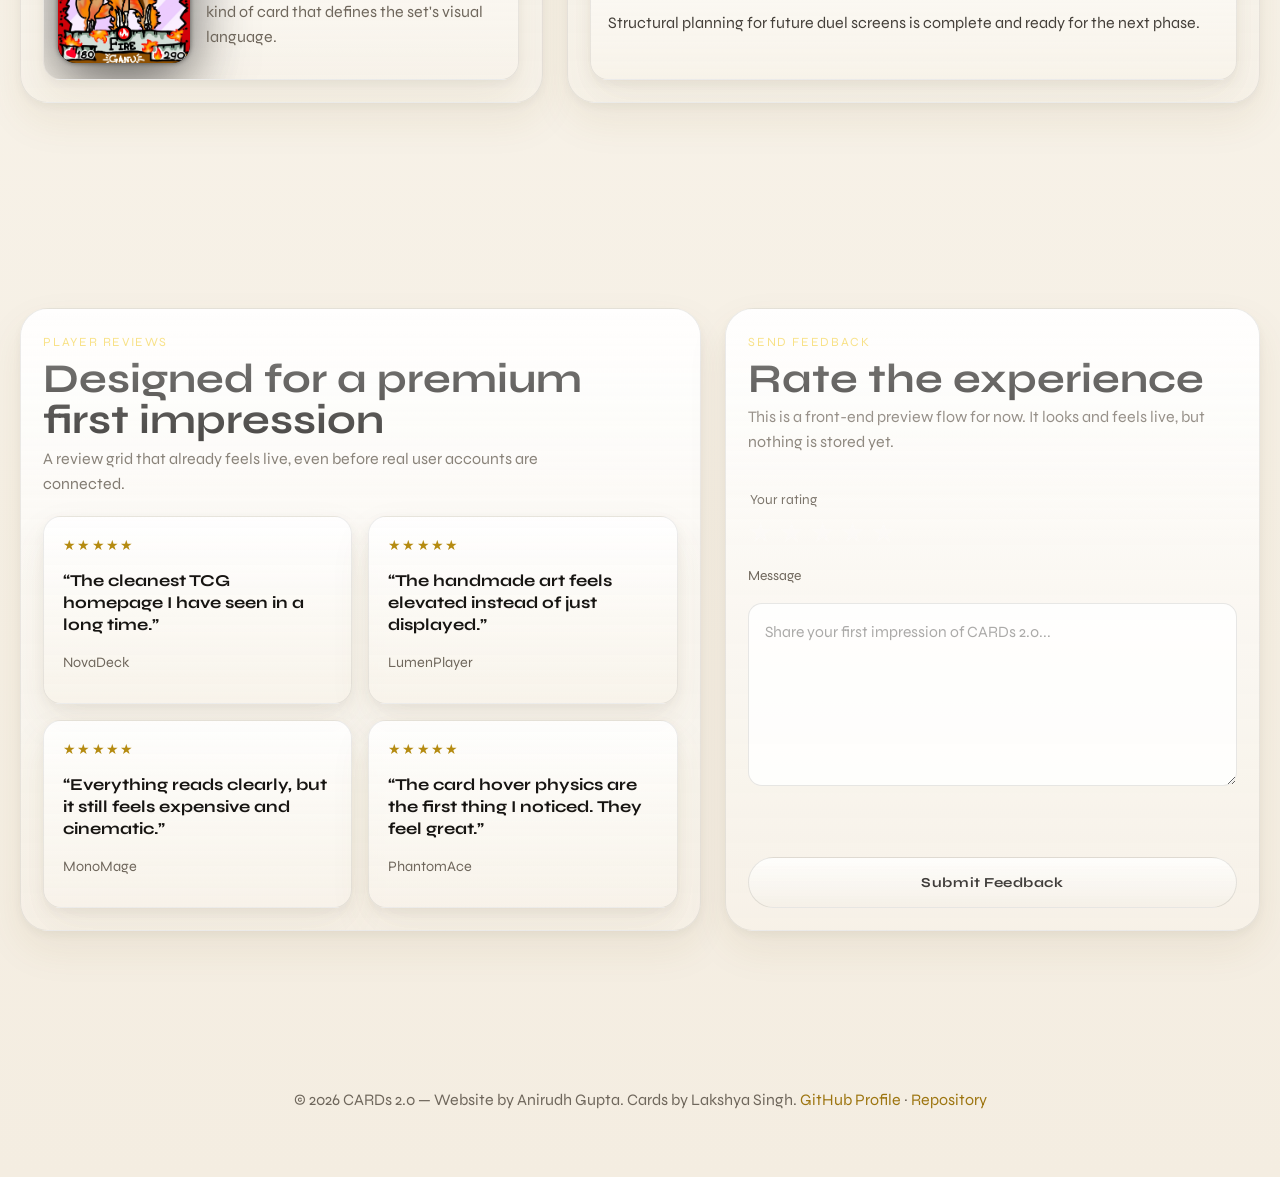
==== commit 5cbd6bb0: "Added inital light mode (experimental)" ====
--- a/index.html
+++ b/index.html
@@ -9,6 +9,34 @@
     content="CARDs 2.0 — a premium digital vault for handmade trading cards."
   />
   <meta name="theme-color" content="#080808" />
+  <script>
+    (function () {
+      var storageKey = "cards20-theme-mode";
+      var mode = "system";
+
+      try {
+        mode = localStorage.getItem(storageKey) || "system";
+      } catch (error) {
+        mode = "system";
+      }
+
+      if (mode !== "light" && mode !== "dark" && mode !== "system") {
+        mode = "system";
+      }
+
+      var resolved = mode === "system"
+        ? (window.matchMedia("(prefers-color-scheme: dark)").matches ? "dark" : "light")
+        : mode;
+
+      document.documentElement.setAttribute("data-theme-mode", mode);
+      document.documentElement.setAttribute("data-theme-resolved", resolved);
+
+      var themeMeta = document.querySelector('meta[name="theme-color"]');
+      if (themeMeta) {
+        themeMeta.setAttribute("content", resolved === "light" ? "#f6f2e8" : "#080808");
+      }
+    })();
+  </script>
 
   <link rel="preconnect" href="https://fonts.googleapis.com" />
   <link rel="preconnect" href="https://fonts.gstatic.com" crossorigin />
--- a/assets/css/styles.css
+++ b/assets/css/styles.css
@@ -18,6 +18,26 @@
 
     --parallax-fast: 0px;
     --parallax-slow: 0px;
+}
+
+html[data-theme-resolved="dark"] {
+    color-scheme: dark;
+}
+
+html[data-theme-resolved="light"] {
+    color-scheme: light;
+    --obsidian: #f6f2e8;
+    --gold: #b58b11;
+    --white: #171512;
+    --grey: #6f675c;
+    --text-soft: #45403a;
+    --line: rgba(23, 21, 18, 0.12);
+    --shadow-xl:
+    0 24px 64px rgba(114, 88, 20, 0.1),
+    0 6px 18px rgba(0, 0, 0, 0.05);
+    --shadow-lg:
+    0 18px 42px rgba(114, 88, 20, 0.08),
+    0 4px 12px rgba(0, 0, 0, 0.05);
 }
 
 *,
@@ -246,6 +266,18 @@
 .cursor.is-reveal .cursor-orb {
     opacity: 0;
     transform: translate(-50%, -50%) scale(0.82);
+}
+
+.cursor.is-cc-hover .cursor-orb {
+    opacity: 0;
+    transform: translate(-50%, -50%) scale(0.82);
+}
+
+.cursor.is-cc-hover .cursor-shape {
+    width: 8px;
+    height: 8px;
+    background: rgba(255, 255, 255, 0.92);
+    box-shadow: 0 0 16px rgba(255, 255, 255, 0.18);
 }
 
 @media (pointer: coarse) {
@@ -410,8 +442,7 @@
     -ms-overflow-style: none;
 }
 
-.nav-pill::-webkit-scrollbar,
-.nav-links::-webkit-scrollbar {
+.nav-fade {
     display: none;
 }
 
@@ -1199,17 +1230,18 @@
     .site-header .container::before {
         content: "";
         position: absolute;
-        top: 50%;
-        right: 8px;
-        transform: translateY(-50%);
-        width: 52px;
-        height: calc(100% - 12px);
-        border-radius: 0 999px 999px 0;
+        inset: 0;
+        left: auto;
+        width: 78px;
+        border-radius: 999px;
         background: linear-gradient(
             90deg,
             rgba(8, 8, 8, 0) 0%,
-                                    rgba(8, 8, 8, 0.58) 52%,
-                                    rgba(8, 8, 8, 0.96) 100%
+                                    rgba(8, 8, 8, 0.04) 28%,
+                                    rgba(8, 8, 8, 0.12) 48%,
+                                    rgba(8, 8, 8, 0.3) 68%,
+                                    rgba(8, 8, 8, 0.62) 86%,
+                                    rgba(8, 8, 8, 0.86) 100%
         );
         pointer-events: none;
         z-index: 101;
@@ -1219,7 +1251,7 @@
         content: "›";
         position: absolute;
         top: 50%;
-        right: 18px;
+        right: 12px;
         transform: translateY(-50%);
         display: grid;
         place-items: center;
@@ -1230,7 +1262,7 @@
         line-height: 1;
         pointer-events: none;
         z-index: 102;
-        opacity: 0.95;
+        opacity: 0.92;
     }
 
     .reveal-card::before,
@@ -1841,38 +1873,120 @@
         padding-top: 0.6rem;
     }
 
+    @keyframes mobile-nav-hint-blink {
+        0%, 100% {
+            color: rgba(241, 196, 15, 0.48);
+            text-shadow: 0 0 6px rgba(241, 196, 15, 0.06);
+        }
+        50% {
+            color: rgba(241, 196, 15, 0.95);
+            text-shadow: 0 0 14px rgba(241, 196, 15, 0.28);
+        }
+    }
+
     .nav-pill {
+        position: relative;
         flex-wrap: nowrap;
         flex-direction: row;
         justify-content: flex-start;
         align-items: center;
-        gap: 0.55rem;
+        gap: 0.45rem;
         padding: 0.55rem 0.65rem;
+        overflow: hidden;
+        white-space: nowrap;
+        border-radius: 999px;
+    }
+
+    .brand {
+        position: relative;
+        z-index: 3;
+        flex: 0 0 auto;
+        gap: 0.16rem;
+        margin-right: 0.15rem;
+    }
+
+    .brand .brand-word {
+        font-size: 0.9rem;
+    }
+
+    .brand .brand-version {
+        font-size: 0.84rem;
+    }
+
+    .nav-links {
+        position: relative;
+        z-index: 1;
+        display: flex;
+        align-items: center;
+        flex: 1 1 auto;
+        min-width: 0;
+        width: auto;
+        flex-wrap: nowrap;
+        gap: 0.14rem;
         overflow-x: auto;
         overflow-y: hidden;
         white-space: nowrap;
-        border-radius: 999px;
-    }
-
-    .brand {
-        flex: 0 0 auto;
-        gap: 0.16rem;
-    }
-
-    .brand .brand-word {
-        font-size: 0.9rem;
-    }
-
-    .brand .brand-version {
-        font-size: 0.84rem;
-    }
-
-    .nav-links {
-        flex: 0 0 auto;
-        flex-wrap: nowrap;
-        width: max-content;
-        min-width: max-content;
-        gap: 0.14rem;
+        padding-left: 0.25rem;
+        padding-right: 0.4rem;
+        scrollbar-width: none;
+        -ms-overflow-style: none;
+    }
+
+    .nav-links::-webkit-scrollbar {
+        display: none;
+    }
+
+    .nav-fade {
+        position: absolute;
+        top: 0;
+        bottom: 0;
+        width: 34px;
+        display: flex;
+        align-items: center;
+        pointer-events: none;
+        z-index: 2;
+        color: rgba(241, 196, 15, 0.82);
+        font-size: 1rem;
+        line-height: 1;
+        text-shadow: 0 0 10px rgba(241, 196, 15, 0.18);
+        opacity: 0;
+        visibility: hidden;
+        transition: opacity 0.3s ease, visibility 0.3s ease;
+        animation: mobile-nav-hint-blink 1.9s ease-in-out infinite;
+    }
+
+    .nav-fade.is-visible {
+        opacity: 1;
+        visibility: visible;
+    }
+
+    .nav-fade-left {
+        border-radius: 999px 0 0 999px;
+        justify-content: flex-start;
+        padding-left: 8px;
+        background: linear-gradient(
+            90deg,
+            rgba(8, 8, 8, 0.88) 0%,
+                                    rgba(8, 8, 8, 0.56) 46%,
+                                    rgba(8, 8, 8, 0) 100%
+        );
+    }
+
+    .nav-fade-right {
+        right: 0;
+        justify-content: flex-end;
+        padding-right: 8px;
+        background: linear-gradient(
+            270deg,
+            rgba(8, 8, 8, 0.88) 0%,
+                                    rgba(8, 8, 8, 0.56) 46%,
+                                    rgba(8, 8, 8, 0) 100%
+        );
+    }
+
+    .site-header .container::before,
+    .site-header .container::after {
+        display: none;
     }
 
     .nav-link {
@@ -2154,6 +2268,1933 @@
     .card-detail-info-grid {
         grid-template-columns: 1fr 1fr;
     }
+}
+
+/* Marketplace page */
+
+.market-head {
+    margin-bottom: 1rem;
+}
+
+.market-title {
+    margin: 0 0 0.45rem;
+    font-size: clamp(2rem, 5vw, 3.8rem);
+    line-height: 0.95;
+}
+
+.market-copy {
+    max-width: 48rem;
+}
+
+.market-wallet {
+    display: flex;
+    align-items: center;
+    justify-content: space-between;
+    gap: 1rem;
+    padding: 1rem 1.15rem;
+    margin-bottom: 1rem;
+    border-radius: var(--radius-xl);
+}
+
+.market-wallet-copy {
+    display: grid;
+    gap: 0.22rem;
+}
+
+.market-wallet-label {
+    color: var(--grey);
+    font-size: 0.78rem;
+    letter-spacing: 0.08em;
+    text-transform: uppercase;
+}
+
+.market-wallet-value {
+    font-size: clamp(1.9rem, 4vw, 3rem);
+    line-height: 1;
+    color: #f2d76b;
+}
+
+.market-wallet-note {
+    margin: 0;
+    max-width: 25rem;
+    color: var(--grey);
+    text-align: right;
+}
+
+.market-layout {
+    display: grid;
+    grid-template-columns: minmax(240px, 280px) minmax(0, 1fr) minmax(240px, 280px);
+    gap: 1rem;
+    align-items: stretch;
+}
+
+.market-sidebar,
+.market-stage,
+.market-detail,
+.opened-pack-panel {
+    padding: 1.1rem;
+    border-radius: var(--radius-xl);
+}
+
+.market-sidebar,
+.market-stage,
+.market-detail {
+    display: flex;
+    flex-direction: column;
+    height: 100%;
+}
+
+.market-panel-title {
+    margin: 0 0 0.85rem;
+    font-size: 1.25rem;
+    line-height: 1.05;
+}
+
+.market-pack-list {
+    display: grid;
+    gap: 0.75rem;
+}
+
+.market-pack-option {
+    width: 100%;
+    padding: 0.95rem;
+    border-radius: var(--radius-md);
+    border: 1px solid rgba(255, 255, 255, 0.08);
+    background: linear-gradient(180deg, rgba(255, 255, 255, 0.03), rgba(255, 255, 255, 0.015));
+    text-align: left;
+    transition:
+    transform 0.22s ease,
+    border-color 0.22s ease,
+    background 0.22s ease;
+}
+
+.market-pack-option:hover:not(:disabled) {
+    transform: translateY(-2px);
+    border-color: rgba(241, 196, 15, 0.25);
+    background: linear-gradient(180deg, rgba(255, 255, 255, 0.04), rgba(255, 255, 255, 0.018));
+}
+
+.market-pack-option.is-active {
+    border-color: rgba(241, 196, 15, 0.34);
+    box-shadow: inset 0 0 0 1px rgba(241, 196, 15, 0.18);
+}
+
+.market-pack-option:disabled {
+    opacity: 0.55;
+}
+
+.market-pack-option-name,
+.market-pack-option-meta,
+.market-pack-option-price {
+    display: block;
+}
+
+.market-pack-option-name {
+    font-size: 1rem;
+    font-weight: 700;
+    color: #ffffff;
+}
+
+.market-pack-option-meta {
+    margin-top: 0.25rem;
+    color: var(--grey);
+    font-size: 0.84rem;
+}
+
+.market-pack-option-price {
+    margin-top: 0.45rem;
+    color: #e6c759;
+    font-size: 0.88rem;
+    font-weight: 700;
+}
+
+.market-sidebar-note {
+    margin: auto 0 0;
+    padding-top: 1rem;
+    color: var(--grey);
+    font-size: 0.9rem;
+}
+
+.market-stage-head {
+    display: flex;
+    align-items: end;
+    justify-content: space-between;
+    gap: 1rem;
+    margin-bottom: 0.75rem;
+}
+
+.market-stage-title {
+    margin: 0;
+    font-size: clamp(1.5rem, 3.2vw, 2.4rem);
+    line-height: 1;
+}
+
+.market-stage-price {
+    margin: 0;
+    color: #f1cf53;
+    font-size: 0.96rem;
+    font-weight: 700;
+}
+
+.pack3d-shell {
+    position: relative;
+    width: 100%;
+    flex: 1 1 auto;
+    min-height: 540px;
+    border-radius: var(--radius-xl);
+    border: 1px solid rgba(255, 255, 255, 0.06);
+    background:
+    radial-gradient(circle at 50% 24%, rgba(255, 255, 255, 0.03), transparent 34%),
+    radial-gradient(circle at 50% 85%, rgba(241, 196, 15, 0.08), transparent 28%),
+    rgba(255, 255, 255, 0.015);
+    overflow: hidden;
+}
+
+.pack3d-viewport {
+    width: 100%;
+    height: 100%;
+    min-height: 540px;
+    touch-action: none;
+    -webkit-tap-highlight-color: transparent;
+}
+
+.pack3d-viewport canvas {
+    display: block;
+    width: 100%;
+    height: 100%;
+}
+
+.pack3d-guidance {
+    margin: 0.85rem 0 0;
+    color: var(--grey);
+    text-align: center;
+}
+
+.market-stage-actions {
+    display: flex;
+    justify-content: center;
+    margin-top: auto;
+    padding-top: 1rem;
+}
+
+.market-buy-button {
+    min-height: 48px;
+    padding: 0.9rem 1.15rem;
+    border-radius: 999px;
+    border: 1px solid rgba(255, 255, 255, 0.1);
+    font-weight: 700;
+    letter-spacing: 0.03em;
+    transition:
+    transform 0.22s ease,
+    background 0.22s ease,
+    border-color 0.22s ease,
+    color 0.22s ease,
+    opacity 0.22s ease;
+    background: linear-gradient(135deg, #f3d66b, #dfb42c);
+    color: #111111;
+}
+
+.market-buy-button:hover:not(:disabled) {
+    transform: translateY(-2px);
+}
+
+.market-buy-button.is-dark {
+    background: rgba(255, 255, 255, 0.04);
+    color: rgba(255, 255, 255, 0.86);
+    border-color: rgba(255, 255, 255, 0.09);
+}
+
+.market-buy-button:disabled {
+    opacity: 0.62;
+}
+
+.market-detail-grid {
+    display: grid;
+    grid-template-columns: repeat(2, minmax(0, 1fr));
+    grid-template-areas:
+    "inside price"
+    "focus focus"
+    "best best";
+    gap: 0.75rem;
+}
+
+.market-detail-stat:nth-child(1) {
+    grid-area: inside;
+}
+
+.market-detail-stat:nth-child(2) {
+    grid-area: focus;
+}
+
+.market-detail-stat:nth-child(3) {
+    grid-area: best;
+}
+
+.market-detail-stat:nth-child(4) {
+    grid-area: price;
+}
+
+.market-detail-stat {
+    padding: 0.85rem 0.9rem;
+    border-radius: var(--radius-md);
+    border: 1px solid rgba(255, 255, 255, 0.06);
+    background: rgba(255, 255, 255, 0.02);
+}
+
+.market-detail-stat span {
+    display: block;
+    color: var(--grey);
+    font-size: 0.76rem;
+    letter-spacing: 0.08em;
+    text-transform: uppercase;
+}
+
+.market-detail-stat strong {
+    display: block;
+    margin-top: 0.16rem;
+    font-size: 1.05rem;
+}
+
+.market-detail-copy {
+    margin: 0.95rem 0 0;
+    color: var(--text-soft);
+}
+
+.market-pull-status {
+    margin-top: 1rem;
+    padding: 0.95rem;
+    border-radius: var(--radius-md);
+    border: 1px solid rgba(255, 255, 255, 0.06);
+    background: rgba(255, 255, 255, 0.02);
+    color: var(--grey);
+}
+
+.opened-pack-panel {
+    margin-top: 1rem;
+}
+
+.opened-pack-head {
+    display: flex;
+    align-items: end;
+    justify-content: space-between;
+    gap: 1rem;
+    margin-bottom: 0.9rem;
+}
+
+.opened-pack-title {
+    margin: 0;
+    font-size: clamp(1.4rem, 3vw, 2.1rem);
+    line-height: 1;
+}
+
+.opened-pack-meta {
+    margin: 0;
+    color: var(--grey);
+    text-align: right;
+}
+
+.opened-cards-grid {
+    display: grid;
+    grid-template-columns: repeat(auto-fill, minmax(160px, 1fr));
+    gap: 1rem;
+    min-height: 200px;
+}
+
+.opened-cards-empty {
+    grid-column: 1 / -1;
+    display: grid;
+    place-items: center;
+    min-height: 180px;
+    border-radius: var(--radius-lg);
+    border: 1px solid rgba(255, 255, 255, 0.06);
+    background: rgba(255, 255, 255, 0.02);
+    color: var(--grey);
+    text-align: center;
+    padding: 1rem;
+}
+
+.market-pull-card {
+    display: flex;
+    flex-direction: column;
+    gap: 0.65rem;
+    width: 100%;
+    padding: 0.85rem;
+    border-radius: var(--radius-lg);
+    border: 1px solid rgba(255, 255, 255, 0.06);
+    background: linear-gradient(180deg, rgba(255, 255, 255, 0.03), rgba(255, 255, 255, 0.015));
+    text-align: left;
+    transition:
+    transform 0.22s ease,
+    background 0.22s ease;
+}
+
+.market-pull-card:hover {
+    transform: translateY(-4px);
+    background: linear-gradient(180deg, rgba(255, 255, 255, 0.04), rgba(255, 255, 255, 0.018));
+}
+
+.market-pull-card.is-new-hit {
+    border-color: rgba(241, 196, 15, 0.28);
+}
+
+.market-pull-card.just-dealt {
+    animation: market-card-deal 0.52s cubic-bezier(0.22, 1, 0.36, 1);
+}
+
+@keyframes market-card-deal {
+    0% {
+        opacity: 0;
+        transform: translateY(-24px) scale(0.9);
+    }
+    100% {
+        opacity: 1;
+        transform: translateY(0) scale(1);
+    }
+}
+
+.market-pull-media {
+    display: block;
+    width: 100%;
+    aspect-ratio: 614 / 889;
+    border-radius: 18px;
+}
+
+.market-pull-media .card-container,
+.market-pull-media .card-face {
+    display: block;
+    width: 100%;
+    height: 100%;
+}
+
+.market-pull-media .card-face,
+.market-pull-media .card-face img {
+    border-radius: 18px;
+}
+
+.market-pull-head {
+    display: flex;
+    align-items: flex-start;
+    justify-content: space-between;
+    gap: 0.6rem;
+}
+
+.market-pull-name {
+    margin: 0;
+    font-size: 1rem;
+    line-height: 1.1;
+}
+
+.market-pull-flag {
+    flex: 0 0 auto;
+    padding: 0.24rem 0.5rem;
+    border-radius: 999px;
+    font-size: 0.66rem;
+    font-weight: 700;
+    letter-spacing: 0.06em;
+    text-transform: uppercase;
+}
+
+.market-pull-flag.new {
+    background: linear-gradient(135deg, #f3d66b, #dfb42c);
+    color: #111111;
+}
+
+.market-pull-flag.owned {
+    background: rgba(255, 255, 255, 0.08);
+    color: rgba(255, 255, 255, 0.84);
+}
+
+.market-pull-meta {
+    color: var(--grey);
+    font-size: 0.82rem;
+}
+
+.market-pull-line {
+    display: flex;
+    align-items: center;
+    justify-content: space-between;
+    gap: 0.6rem;
+    color: #cfb65d;
+    font-size: 0.78rem;
+}
+
+.market-pull-line span:last-child {
+    color: var(--text-soft);
+}
+
+@media (max-width: 1180px) {
+    .market-layout {
+        grid-template-columns: 1fr;
+    }
+
+    .market-sidebar {
+        order: 1;
+    }
+
+    .market-detail {
+        order: 2;
+    }
+
+    .market-stage {
+        order: 3;
+    }
+
+    .market-pack-list {
+        grid-template-columns: 1fr 1fr;
+    }
+}
+
+@media (max-width: 760px) {
+    .market-wallet {
+        flex-direction: column;
+        align-items: flex-start;
+    }
+
+    .market-wallet-note {
+        text-align: left;
+    }
+
+    .market-pack-list {
+        grid-template-columns: 1fr;
+    }
+
+    .market-sidebar {
+        order: 1;
+    }
+
+    .market-detail {
+        order: 2;
+    }
+
+    .market-stage {
+        order: 3;
+    }
+
+    .market-stage,
+    .market-sidebar,
+    .market-detail,
+    .opened-pack-panel {
+        padding: 0.95rem;
+    }
+
+    .market-stage-head,
+    .opened-pack-head {
+        flex-direction: column;
+        align-items: flex-start;
+    }
+
+    .opened-pack-meta {
+        text-align: left;
+    }
+
+    .pack3d-shell,
+    .pack3d-viewport {
+        min-height: 420px;
+    }
+
+    .pack3d-guidance {
+        text-align: left;
+    }
+
+    .market-stage-actions {
+        flex-direction: column;
+    }
+
+    .market-buy-button {
+        width: 100%;
+    }
+
+    .opened-cards-grid {
+        grid-template-columns: repeat(2, minmax(0, 1fr));
+        gap: 0.85rem;
+    }
+
+    .market-pull-card {
+        padding: 0.72rem;
+    }
+
+    .market-pull-name {
+        font-size: 0.9rem;
+    }
+
+    .market-pull-meta,
+    .market-pull-line {
+        font-size: 0.75rem;
+    }
+}
+
+/* Account page */
+
+.account-head {
+    margin-bottom: 1rem;
+}
+
+.account-title {
+    margin: 0 0 0.45rem;
+    font-size: clamp(2rem, 5vw, 3.8rem);
+    line-height: 0.95;
+}
+
+.account-copy {
+    max-width: 44rem;
+}
+
+.account-layout {
+    display: grid;
+    grid-template-columns: minmax(0, 1.04fr) minmax(340px, 0.96fr);
+    gap: 1rem;
+    align-items: start;
+}
+
+.account-membership-column {
+    display: grid;
+    gap: 0.9rem;
+}
+
+.account-card-block {
+    display: flex;
+    flex-direction: column;
+    align-items: center;
+}
+
+.cc-scene {
+    perspective: 1200px;
+    width: min(100%, 460px);
+    aspect-ratio: 86 / 54;
+    z-index: 1;
+    touch-action: none;
+}
+
+@media (pointer: fine) {
+    .cc-scene,
+    .cc-scene *,
+    .cc-card {
+        cursor: none;
+    }
+}
+
+.cc-card {
+    width: 100%;
+    height: 100%;
+    position: relative;
+    transform-style: preserve-3d;
+    will-change: transform;
+    -webkit-tap-highlight-color: transparent;
+}
+
+.cc-card.is-animating {
+    transition: transform 0.8s cubic-bezier(0.4, 0.0, 0.2, 1);
+}
+
+.cc-face {
+    position: absolute;
+    width: 100%;
+    height: 100%;
+    backface-visibility: hidden;
+    -webkit-backface-visibility: hidden;
+    border-radius: 20px;
+    overflow: hidden;
+}
+
+.cc-face--front {
+    transform: rotateY(0deg);
+    background: linear-gradient(135deg, #111111 0%, #151515 42%, #0a0a0a 100%);
+    box-shadow:
+    0 25px 60px rgba(0, 0, 0, 0.5),
+    0 0 0 1px rgba(255, 255, 255, 0.08),
+    0 0 18px rgba(241, 196, 15, 0.06),
+    inset 0 1px 0 rgba(255, 255, 255, 0.08),
+    inset 0 -1px 0 rgba(0, 0, 0, 0.3);
+    border: 1px solid rgba(241, 196, 15, 0.3);
+}
+
+.cc-face--front::before {
+    content: '';
+    position: absolute;
+    inset: 0;
+    background:
+    radial-gradient(ellipse at 25% 15%, rgba(241, 196, 15, 0.06) 0%, transparent 55%),
+    radial-gradient(ellipse at 75% 85%, rgba(255, 255, 255, 0.03) 0%, transparent 45%);
+    z-index: 1;
+    pointer-events: none;
+}
+
+.cc-face--front::after {
+    content: '';
+    position: absolute;
+    inset: 0;
+    background: repeating-linear-gradient(
+        45deg, transparent, transparent 2px,
+        rgba(255, 255, 255, 0.006) 2px, rgba(255, 255, 255, 0.006) 4px
+    );
+    z-index: 1;
+    pointer-events: none;
+}
+
+.cc-face--back {
+    transform: rotateY(180deg);
+    background: linear-gradient(135deg, #101010 0%, #0d0d0d 48%, #131110 100%);
+    box-shadow:
+    0 25px 60px rgba(0, 0, 0, 0.5),
+    0 0 0 1px rgba(255, 255, 255, 0.08),
+    0 0 18px rgba(241, 196, 15, 0.04),
+    inset 0 1px 0 rgba(255, 255, 255, 0.08);
+    border: 1px solid rgba(241, 196, 15, 0.22);
+}
+
+.cc-face .shine {
+    inset: 0;
+    width: 100%;
+    height: 100%;
+    position: absolute;
+    z-index: 10;
+    border-radius: 20px;
+    pointer-events: none;
+    opacity: 0;
+    transition: opacity 0.22s ease;
+    filter: none;
+    transform: none;
+    mix-blend-mode: screen;
+    background:
+    radial-gradient(
+        circle at var(--shine-x, 50%) var(--shine-y, 50%),
+                    rgba(255, 255, 255, 0.16) 0%,
+                    rgba(255, 255, 255, 0.08) 14%,
+                    rgba(255, 255, 255, 0.025) 28%,
+                    rgba(255, 255, 255, 0) 48%
+    ),
+    linear-gradient(
+        120deg,
+        rgba(255, 255, 255, 0) 20%,
+                    rgba(255, 255, 255, 0.025) 40%,
+                    rgba(255, 255, 255, 0.08) 50%,
+                    rgba(255, 255, 255, 0.025) 60%,
+                    rgba(255, 255, 255, 0) 80%
+    );
+}
+
+/* Chip + Holo */
+
+.chip {
+    overflow: hidden;
+}
+
+.chip-holo {
+    position: absolute;
+    inset: 0;
+    border-radius: 7px;
+    z-index: 4;
+    pointer-events: none;
+    opacity: 0;
+    transition: opacity 0.4s ease;
+    background: linear-gradient(
+        var(--holo-angle, 135deg),
+                                rgba(255, 40, 90, 0.6) 0%,
+                                rgba(255, 190, 40, 0.5) 15%,
+                                rgba(255, 230, 0, 0.5) 28%,
+                                rgba(120, 255, 180, 0.5) 42%,
+                                rgba(0, 190, 255, 0.55) 56%,
+                                rgba(120, 100, 255, 0.5) 70%,
+                                rgba(220, 120, 255, 0.5) 85%,
+                                rgba(255, 40, 120, 0.5) 100%
+    );
+    mix-blend-mode: color-dodge;
+}
+
+.chip-holo-grating {
+    position: absolute;
+    inset: 0;
+    border-radius: 7px;
+    z-index: 5;
+    pointer-events: none;
+    opacity: 0;
+    transition: opacity 0.4s ease;
+    background: repeating-linear-gradient(
+        calc(var(--holo-angle, 135deg) + 90deg),
+                                          transparent 0px,
+                                          rgba(255, 255, 255, 0.08) 1px,
+                                          transparent 2px,
+                                          transparent 3px
+    );
+    mix-blend-mode: overlay;
+}
+
+.chip-holo-iridescent {
+    position: absolute;
+    top: 0;
+    left: 0;
+    width: 300%;
+    height: 300%;
+    border-radius: 7px;
+    z-index: 5;
+    pointer-events: none;
+    opacity: 0;
+    transition: opacity 0.4s ease;
+    transform: translate(var(--holo-shift-x, -33%), var(--holo-shift-y, -33%));
+    background:
+    radial-gradient(ellipse at 30% 40%, rgba(255, 80, 120, 0.3), transparent 40%),
+    radial-gradient(ellipse at 60% 30%, rgba(0, 200, 255, 0.3), transparent 35%),
+    radial-gradient(ellipse at 50% 70%, rgba(255, 220, 0, 0.25), transparent 40%),
+    radial-gradient(ellipse at 70% 60%, rgba(180, 120, 255, 0.25), transparent 35%),
+    radial-gradient(ellipse at 40% 55%, rgba(140, 255, 180, 0.22), transparent 40%);
+    mix-blend-mode: color-dodge;
+}
+
+.chip-holo-specular {
+    position: absolute;
+    inset: 0;
+    border-radius: 7px;
+    z-index: 6;
+    pointer-events: none;
+    opacity: 0;
+    transition: opacity 0.4s ease;
+    background: radial-gradient(
+        circle at var(--holo-cx, 50%) var(--holo-cy, 50%),
+                                rgba(255, 255, 255, 0.7) 0%,
+                                rgba(255, 255, 255, 0.2) 20%,
+                                transparent 50%
+    );
+    mix-blend-mode: overlay;
+}
+
+/* Front content */
+
+.cc-front-content {
+    position: relative;
+    z-index: 5;
+    padding: 24px 28px 22px;
+    height: 100%;
+    display: flex;
+    flex-direction: column;
+    justify-content: space-between;
+    color: white;
+}
+
+.cc-card-header {
+    display: flex;
+    justify-content: space-between;
+    align-items: center;
+}
+
+.cc-card-brand {
+    display: inline-flex;
+    align-items: baseline;
+    gap: 0.32rem;
+    font-family: "Syne", sans-serif;
+    font-weight: 800;
+    letter-spacing: 0.02em;
+    white-space: nowrap;
+}
+
+.cc-card-brand .brand-word {
+    font-size: 1.02rem;
+}
+
+.cc-card-brand .brand-version {
+    font-size: 0.95rem;
+}
+
+.cc-card-tier {
+    font-size: 9px;
+    font-weight: 700;
+    letter-spacing: 3px;
+    text-transform: uppercase;
+    color: #c9a84c;
+    border: 1px solid rgba(201, 168, 76, 0.35);
+    padding: 3px 8px;
+    border-radius: 4px;
+    background: rgba(201, 168, 76, 0.06);
+}
+
+.cc-chip-row {
+    display: flex;
+    align-items: center;
+    gap: 14px;
+}
+
+.chip {
+    width: 46px;
+    height: 34px;
+    border-radius: 7px;
+    background: linear-gradient(145deg, #c9a84c, #e8c84a, #c9a84c, #b8982c);
+    position: relative;
+    box-shadow: 0 2px 4px rgba(0, 0, 0, 0.3), inset 0 1px 2px rgba(255, 255, 255, 0.3);
+}
+
+.chip::before {
+    content: '';
+    position: absolute;
+    top: 50%;
+    left: 4px;
+    right: 4px;
+    height: 1px;
+    background: rgba(0, 0, 0, 0.15);
+}
+
+.chip::after {
+    content: '';
+    position: absolute;
+    left: 50%;
+    top: 4px;
+    bottom: 4px;
+    width: 1px;
+    background: rgba(0, 0, 0, 0.15);
+}
+
+.chip-inner {
+    position: absolute;
+    top: 4px;
+    left: 4px;
+    right: 50%;
+    bottom: 50%;
+    border: 1px solid rgba(0, 0, 0, 0.1);
+    border-radius: 2px;
+}
+
+.cc-contactless {
+    width: 24px;
+    height: 24px;
+    opacity: 0.4;
+}
+
+.cc-contactless svg {
+    fill: none;
+    stroke: rgba(255, 255, 255, 0.6);
+    stroke-width: 2;
+}
+
+.cc-card-number {
+    font-family: 'JetBrains Mono', 'Courier New', monospace;
+    font-size: 15px;
+    letter-spacing: 3px;
+    color: rgba(255, 255, 255, 0.8);
+    text-shadow: 0 1px 3px rgba(0, 0, 0, 0.3);
+}
+
+.cc-profile-row {
+    display: flex;
+    justify-content: space-between;
+    align-items: center;
+    gap: 0.8rem;
+}
+
+.cc-profile-copy h2 {
+    margin: 0;
+    font-family: 'Syne', sans-serif;
+    font-size: 1rem;
+    line-height: 1.1;
+    color: #fff;
+    letter-spacing: 1.5px;
+    text-transform: uppercase;
+    font-weight: 700;
+}
+
+.cc-profile-copy p {
+    margin: 0.15rem 0 0;
+    color: rgba(255, 255, 255, 0.45);
+    font-size: 0.72rem;
+    letter-spacing: 0.5px;
+}
+
+.cc-profile-pic {
+    width: 44px;
+    height: 44px;
+    border-radius: 10px;
+    border: 1.5px solid rgba(241, 196, 15, 0.3);
+    background: linear-gradient(145deg, rgba(255, 255, 255, 0.06), rgba(255, 255, 255, 0.02));
+    display: flex;
+    align-items: center;
+    justify-content: center;
+    font-weight: 800;
+    font-size: 0.85rem;
+    color: rgba(255, 255, 255, 0.7);
+    flex: 0 0 auto;
+}
+
+.cc-card-footer {
+    display: flex;
+    justify-content: space-between;
+    align-items: flex-end;
+    gap: 0.6rem;
+}
+
+.cc-card-info-group {
+    display: flex;
+    flex-direction: column;
+    gap: 1px;
+}
+
+.cc-card-label {
+    font-size: 7px;
+    text-transform: uppercase;
+    letter-spacing: 1.5px;
+    color: rgba(255, 255, 255, 0.3);
+}
+
+.cc-card-value {
+    font-size: 12px;
+    font-weight: 500;
+    color: rgba(255, 255, 255, 0.75);
+    letter-spacing: 0.5px;
+}
+
+/* Back content */
+
+.cc-magnetic-strip {
+    width: 100%;
+    height: 38px;
+    background: linear-gradient(180deg, #0e0e0e, #1a1a1a, #0e0e0e);
+    margin-top: 20px;
+    box-shadow: 0 2px 4px rgba(0, 0, 0, 0.4);
+    position: relative;
+    z-index: 2;
+}
+
+.cc-back-content {
+    padding: 14px 28px 18px;
+    color: white;
+    position: relative;
+    z-index: 2;
+    height: calc(100% - 58px);
+    display: flex;
+    flex-direction: column;
+}
+
+.cc-back-top {
+    display: flex;
+    justify-content: space-between;
+    align-items: flex-end;
+    gap: 0.8rem;
+    margin-bottom: 8px;
+}
+
+.cc-back-top-item {
+    display: flex;
+    flex-direction: column;
+    gap: 1px;
+}
+
+.cc-back-label {
+    font-size: 7px;
+    text-transform: uppercase;
+    letter-spacing: 1.5px;
+    color: rgba(255, 255, 255, 0.28);
+}
+
+.cc-back-value {
+    font-size: 11px;
+    color: rgba(255, 255, 255, 0.72);
+    letter-spacing: 0.3px;
+}
+
+.cc-xp-track {
+    width: 100%;
+    height: 8px;
+    border-radius: 999px;
+    background: rgba(255, 255, 255, 0.06);
+    overflow: hidden;
+    border: 1px solid rgba(255, 255, 255, 0.04);
+    margin-bottom: 10px;
+}
+
+.cc-xp-fill {
+    display: block;
+    width: 0%;
+    height: 100%;
+    border-radius: inherit;
+    background: linear-gradient(90deg, #d4a017, #f1c40f, #f8e28a);
+    transition: width 0.6s ease;
+    position: relative;
+}
+
+.cc-xp-fill::after {
+    content: '';
+    position: absolute;
+    inset: 0;
+    background: linear-gradient(180deg, rgba(255, 255, 255, 0.18), transparent 60%);
+    border-radius: inherit;
+}
+
+.cc-back-stats-grid {
+    display: grid;
+    grid-template-columns: repeat(3, 1fr);
+    gap: 6px;
+    flex: 1;
+    align-content: stretch;
+}
+
+.cc-back-stat {
+    padding: 6px 8px;
+    border-radius: 8px;
+    background: rgba(255, 255, 255, 0.025);
+    border: 1px solid rgba(255, 255, 255, 0.04);
+    display: flex;
+    flex-direction: column;
+    justify-content: center;
+}
+
+.cc-back-stat strong {
+    display: block;
+    margin-top: 2px;
+    font-size: 0.82rem;
+    color: rgba(255, 255, 255, 0.88);
+    line-height: 1.1;
+}
+
+.cc-back-footer {
+    margin-top: 8px;
+    padding-top: 8px;
+    border-top: 1px solid rgba(255, 255, 255, 0.06);
+    display: flex;
+    justify-content: space-between;
+    align-items: flex-end;
+    gap: 1rem;
+}
+
+.cc-back-footer-copy {
+    display: flex;
+    flex-direction: column;
+    gap: 1px;
+}
+
+/* Hint */
+
+.cc-hint {
+    z-index: 1;
+    margin-top: 14px;
+    color: rgba(255, 255, 255, 0.25);
+    font-size: 12px;
+    letter-spacing: 2px;
+    text-transform: uppercase;
+    display: flex;
+    align-items: center;
+    gap: 8px;
+}
+
+.cc-hint-icon {
+    display: inline-block;
+    width: 18px;
+    height: 18px;
+    border: 1.5px solid rgba(255, 255, 255, 0.18);
+    border-radius: 50%;
+    line-height: 15px;
+    text-align: center;
+    font-size: 10px;
+}
+
+.account-mini-grid {
+    display: grid;
+    grid-template-columns: repeat(3, minmax(0, 1fr));
+    gap: 0.8rem;
+}
+
+.account-mini-card {
+    padding: 0.9rem 1rem;
+    border-radius: var(--radius-md);
+}
+
+.account-mini-card span {
+    display: block;
+    color: var(--grey);
+    font-size: 0.76rem;
+    letter-spacing: 0.08em;
+    text-transform: uppercase;
+}
+
+.account-mini-card strong {
+    display: block;
+    margin-top: 0.2rem;
+    font-size: 1.25rem;
+    color: #ffffff;
+}
+
+.account-console {
+    padding: 1rem;
+    border-radius: var(--radius-xl);
+    min-height: 560px;
+    display: flex;
+    flex-direction: column;
+}
+
+.account-console-top {
+    display: flex;
+    align-items: center;
+    justify-content: space-between;
+    gap: 0.8rem;
+    margin-bottom: 1rem;
+}
+
+.account-tabs {
+    display: inline-flex;
+    gap: 0.3rem;
+    padding: 0.28rem;
+    border-radius: 999px;
+    border: 1px solid rgba(255,255,255,0.09);
+    background: rgba(255,255,255,0.02);
+    max-width: 100%;
+    overflow-x: auto;
+}
+
+.account-tab {
+    min-height: 40px;
+    padding: 0.62rem 0.95rem;
+    border-radius: 999px;
+    color: rgba(255,255,255,0.62);
+    transition:
+    background 0.22s ease,
+    color 0.22s ease,
+    transform 0.22s ease;
+    white-space: nowrap;
+}
+
+.account-tab.is-active {
+    background: rgba(255,255,255,0.07);
+    color: #ffffff;
+}
+
+.account-achievements-button {
+    min-height: 42px;
+    padding: 0.7rem 1rem;
+    border-radius: 999px;
+    background: linear-gradient(135deg, #f3d66b, #dfb42c);
+    color: #111111;
+    font-weight: 700;
+    letter-spacing: 0.04em;
+    transition: transform 0.22s ease;
+    white-space: nowrap;
+}
+
+.account-achievements-button:hover {
+    transform: translateY(-2px);
+}
+
+.account-panels {
+    flex: 1 1 auto;
+    min-height: 420px;
+}
+
+.account-panel {
+    min-height: 420px;
+}
+
+.account-panel-head {
+    margin-bottom: 0.95rem;
+}
+
+.account-panel-head h2 {
+    margin: 0 0 0.3rem;
+    font-size: clamp(1.35rem, 2.5vw, 1.9rem);
+    line-height: 1.05;
+}
+
+.account-panel-head p {
+    margin: 0;
+    color: var(--grey);
+}
+
+.account-form {
+    display: grid;
+    gap: 0.8rem;
+}
+
+.account-field {
+    display: grid;
+    gap: 0.38rem;
+}
+
+.account-field span {
+    color: var(--grey);
+    font-size: 0.78rem;
+    letter-spacing: 0.08em;
+    text-transform: uppercase;
+}
+
+.account-input {
+    width: 100%;
+    min-height: 48px;
+    padding: 0.82rem 0.95rem;
+    border: 1px solid rgba(255,255,255,0.1);
+    border-radius: var(--radius-sm);
+    background: rgba(7,7,7,0.88);
+    color: var(--white);
+    font-size: 0.96rem;
+    transition:
+    border-color 0.25s ease,
+    box-shadow 0.25s ease,
+    background 0.25s ease;
+}
+
+.account-input:hover,
+.account-input:focus {
+    outline: none;
+    border-color: rgba(241,196,15,0.42);
+    box-shadow: 0 0 0 4px rgba(241,196,15,0.08);
+    background: rgba(12,12,12,0.96);
+}
+
+.account-action-button {
+    min-height: 46px;
+    padding: 0.88rem 1rem;
+    border-radius: 999px;
+    background: linear-gradient(135deg, #f3d66b, #dfb42c);
+    color: #111111;
+    font-weight: 700;
+    letter-spacing: 0.04em;
+    transition: transform 0.22s ease, opacity 0.22s ease;
+}
+
+.account-action-button:hover {
+    transform: translateY(-2px);
+}
+
+.account-status {
+    min-height: 1.4em;
+    margin: 0;
+    color: #cfbf75;
+    font-size: 0.9rem;
+}
+
+.settings-list {
+    display: grid;
+    gap: 0.8rem;
+}
+
+.setting-item {
+    display: flex;
+    align-items: center;
+    justify-content: space-between;
+    gap: 1rem;
+    padding: 0.95rem 1rem;
+    border-radius: var(--radius-md);
+    border: 1px solid rgba(255,255,255,0.06);
+    background: rgba(255,255,255,0.02);
+}
+
+.setting-copy h3 {
+    margin: 0 0 0.18rem;
+    font-size: 1rem;
+}
+
+.setting-copy p {
+    margin: 0;
+    color: var(--grey);
+    font-size: 0.9rem;
+}
+
+.setting-toggle {
+    position: relative;
+    flex: 0 0 auto;
+    width: 64px;
+    height: 36px;
+    border-radius: 999px;
+    background: rgba(255,255,255,0.08);
+    transition: background 0.22s ease;
+}
+
+.setting-toggle span {
+    position: absolute;
+    top: 4px;
+    left: 4px;
+    width: 28px;
+    height: 28px;
+    border-radius: 50%;
+    background: #ffffff;
+    transition: transform 0.22s ease, background 0.22s ease;
+}
+
+.setting-toggle.is-on {
+    background: rgba(241,196,15,0.36);
+}
+
+.setting-toggle.is-on span {
+    transform: translateX(28px);
+    background: #f7e39a;
+}
+
+.theme-mode-toggle {
+    display: inline-flex;
+    gap: 0.3rem;
+    padding: 0.28rem;
+    border-radius: 999px;
+    border: 1px solid rgba(255,255,255,0.09);
+    background: rgba(255,255,255,0.02);
+    max-width: 100%;
+}
+
+.theme-mode-button {
+    min-height: 40px;
+    padding: 0.62rem 0.95rem;
+    border-radius: 999px;
+    color: rgba(255,255,255,0.62);
+    transition:
+    background 0.22s ease,
+    color 0.22s ease,
+    transform 0.22s ease;
+    white-space: nowrap;
+}
+
+.theme-mode-button.is-active {
+    background: rgba(255,255,255,0.07);
+    color: #ffffff;
+}
+
+.account-modal[hidden] {
+    display: none;
+}
+
+.account-modal {
+    position: fixed;
+    inset: 0;
+    z-index: 260;
+    display: grid;
+    place-items: center;
+    padding: 16px;
+    opacity: 0;
+    pointer-events: none;
+    transition: opacity 0.28s ease;
+}
+
+.account-modal.is-open {
+    opacity: 1;
+    pointer-events: auto;
+}
+
+.account-modal-backdrop {
+    position: absolute;
+    inset: 0;
+    background: rgba(3,3,3,0.76);
+    backdrop-filter: blur(14px);
+    -webkit-backdrop-filter: blur(14px);
+}
+
+.account-modal-dialog {
+    position: relative;
+    width: min(820px, calc(100vw - 24px));
+    max-height: min(88svh, 880px);
+    padding: 1.2rem 1.2rem 1.3rem;
+    overflow-x: hidden;
+    overflow-y: auto;
+    border-radius: var(--radius-xl);
+    background: rgba(14,14,14,0.94);
+    transform: translateY(16px) scale(0.985);
+    transition: transform 0.28s cubic-bezier(0.22, 1, 0.36, 1);
+    scrollbar-width: none;
+    -ms-overflow-style: none;
+}
+
+.account-modal-dialog::-webkit-scrollbar {
+    display: none;
+}
+
+.account-modal.is-open .account-modal-dialog {
+    transform: translateY(0) scale(1);
+}
+
+.account-modal-close {
+    position: absolute;
+    top: 0.8rem;
+    right: 0.8rem;
+    width: 42px;
+    height: 42px;
+    border-radius: 999px;
+    background: rgba(255,255,255,0.03);
+    color: rgba(255,255,255,0.88);
+    font-size: 1.35rem;
+    line-height: 1;
+    transition: background 0.22s ease, transform 0.22s ease;
+}
+
+.account-modal-close:hover {
+    background: rgba(255,255,255,0.08);
+    transform: rotate(90deg);
+}
+
+.achievement-list {
+    display: grid;
+    gap: 0.75rem;
+}
+
+.achievement-list-large {
+    margin-top: 0.4rem;
+}
+
+.achievement-item {
+    padding: 0.9rem 0.95rem;
+    border-radius: var(--radius-md);
+    border: 1px solid rgba(255,255,255,0.06);
+    background: rgba(255,255,255,0.02);
+}
+
+.achievement-item-head {
+    display: flex;
+    align-items: start;
+    justify-content: space-between;
+    gap: 0.8rem;
+    margin-bottom: 0.3rem;
+}
+
+.achievement-item h3 {
+    margin: 0;
+    font-size: 1rem;
+}
+
+.achievement-item p {
+    margin: 0;
+    color: var(--grey);
+    font-size: 0.92rem;
+}
+
+.achievement-badge {
+    flex: 0 0 auto;
+    padding: 0.25rem 0.56rem;
+    border-radius: 999px;
+    font-size: 0.68rem;
+    font-weight: 700;
+    letter-spacing: 0.06em;
+    text-transform: uppercase;
+}
+
+.achievement-badge.unlocked {
+    background: linear-gradient(135deg, #f3d66b, #dfb42c);
+    color: #111111;
+}
+
+.achievement-badge.locked {
+    background: rgba(255,255,255,0.08);
+    color: rgba(255,255,255,0.76);
+}
+
+@media (max-width: 1080px) {
+    .account-layout {
+        grid-template-columns: 1fr;
+    }
+
+    .account-membership-column {
+        justify-items: center;
+    }
+}
+
+@media (max-width: 760px) {
+    .account-membership-column {
+        width: 100%;
+        justify-items: stretch;
+    }
+
+    .account-card-block {
+        width: 100%;
+        align-items: stretch;
+    }
+
+    .cc-scene {
+        width: calc(100% - 12px);
+        max-width: none;
+        margin-inline: auto;
+        aspect-ratio: 86 / 54;
+        height: auto;
+    }
+
+    .cc-front-content {
+        padding: 20px 22px 18px;
+    }
+
+    .cc-card-brand .brand-word {
+        font-size: 0.92rem;
+    }
+
+    .cc-card-brand .brand-version {
+        font-size: 0.86rem;
+    }
+
+    .cc-card-tier {
+        font-size: 8px;
+        letter-spacing: 2px;
+        padding: 2px 6px;
+    }
+
+    .chip {
+        width: 42px;
+        height: 31px;
+    }
+
+    .cc-contactless {
+        width: 20px;
+        height: 20px;
+    }
+
+    .cc-card-number {
+        font-size: 13.5px;
+        letter-spacing: 2.6px;
+    }
+
+    .cc-profile-copy h2 {
+        font-size: 0.92rem;
+    }
+
+    .cc-profile-copy p {
+        font-size: 0.68rem;
+    }
+
+    .cc-profile-pic {
+        width: 40px;
+        height: 40px;
+        font-size: 0.76rem;
+    }
+
+    .cc-card-label {
+        font-size: 6px;
+    }
+
+    .cc-card-value {
+        font-size: 10.5px;
+    }
+
+    .cc-magnetic-strip {
+        height: 34px;
+        margin-top: 18px;
+    }
+
+    .cc-back-content {
+        padding: 11px 22px 14px;
+        height: calc(100% - 52px);
+    }
+
+    .cc-back-label {
+        font-size: 6px;
+    }
+
+    .cc-back-value {
+        font-size: 10px;
+    }
+
+    .cc-xp-track {
+        height: 6px;
+        margin-bottom: 8px;
+    }
+
+    .cc-back-stats-grid {
+        grid-template-columns: repeat(3, minmax(0, 1fr));
+        gap: 4px;
+    }
+
+    .cc-back-stat {
+        min-height: 0;
+        padding: 5px 6px;
+        border-radius: 7px;
+    }
+
+    .cc-back-stat strong {
+        font-size: 0.72rem;
+    }
+
+    .cc-back-footer {
+        margin-top: 6px;
+        padding-top: 6px;
+    }
+
+    .account-mini-grid {
+        grid-template-columns: 1fr;
+        width: 100%;
+    }
+
+    .account-console {
+        padding: 0.95rem;
+        min-height: 0;
+    }
+
+    .account-console-top {
+        flex-direction: column;
+        align-items: stretch;
+    }
+
+    .account-tabs {
+        display: flex;
+        width: 100%;
+    }
+
+    .account-tab {
+        flex: 1 1 0;
+        text-align: center;
+    }
+
+    .account-panels,
+    .account-panel {
+        min-height: 0;
+    }
+
+    .setting-item {
+        align-items: start;
+        flex-direction: column;
+    }
+
+    .theme-mode-toggle {
+        width: 100%;
+    }
+
+    .theme-mode-button {
+        flex: 1 1 0;
+        text-align: center;
+    }
+
+    .account-modal {
+        padding: calc(env(safe-area-inset-top) + 76px) 8px max(4px, env(safe-area-inset-bottom));
+        place-items: start center;
+    }
+
+    .account-modal-dialog {
+        width: calc(100vw - 12px);
+        max-height: calc(100svh - env(safe-area-inset-top) - env(safe-area-inset-bottom) - 80px);
+        padding: 1rem;
+    }
+}
+
+html[data-theme-resolved="light"] body {
+    background:
+    radial-gradient(circle at 18% 10%, rgba(181, 139, 17, 0.08) 0%, transparent 28%),
+    radial-gradient(circle at 82% 14%, rgba(255, 255, 255, 0.6) 0%, transparent 24%),
+    linear-gradient(180deg, #fbf8f1 0%, #f4ede1 100%);
+    color: #171512;
+}
+
+html[data-theme-resolved="light"] .ambient-stripes::before,
+html[data-theme-resolved="light"] .ambient-stripes::after {
+    background: repeating-linear-gradient(
+        115deg,
+        transparent 0 26px,
+        rgba(181, 139, 17, 0.05) 26px 27px,
+                                          transparent 27px 66px
+    );
+}
+
+html[data-theme-resolved="light"] .ambient-stripes::before {
+    opacity: 0.16;
+}
+
+html[data-theme-resolved="light"] .ambient-stripes::after {
+    opacity: 0.07;
+    filter: blur(10px);
+}
+
+html[data-theme-resolved="light"] .ambient-vignette {
+    background:
+    radial-gradient(circle at 18% 12%, rgba(181, 139, 17, 0.08) 0%, transparent 34%),
+    radial-gradient(circle at 82% 20%, rgba(255, 255, 255, 0.24) 0%, transparent 24%),
+    radial-gradient(circle at 50% 40%, rgba(255, 255, 255, 0) 48%, rgba(222, 213, 198, 0.88) 100%);
+}
+
+html[data-theme-resolved="light"] .cursor-orb {
+    background: radial-gradient(
+        circle,
+        rgba(181, 139, 17, 0.14) 0%,
+                                rgba(181, 139, 17, 0.06) 34%,
+                                rgba(181, 139, 17, 0) 72%
+    );
+}
+
+html[data-theme-resolved="light"] .cursor-shape {
+    background: #171512;
+    box-shadow: 0 0 16px rgba(0, 0, 0, 0.12);
+}
+
+html[data-theme-resolved="light"] .cursor.is-text .cursor-shape {
+    background: rgba(23, 21, 18, 0.9);
+    box-shadow: 0 0 10px rgba(0, 0, 0, 0.08);
+}
+
+html[data-theme-resolved="light"] .luxury-panel,
+html[data-theme-resolved="light"] .spotlight-card,
+html[data-theme-resolved="light"] .news-card,
+html[data-theme-resolved="light"] .review-card,
+html[data-theme-resolved="light"] .vault-card,
+html[data-theme-resolved="light"] .vault-empty,
+html[data-theme-resolved="light"] .market-pack-option,
+html[data-theme-resolved="light"] .market-detail-stat,
+html[data-theme-resolved="light"] .market-pull-status,
+html[data-theme-resolved="light"] .market-pull-card,
+html[data-theme-resolved="light"] .opened-cards-empty,
+html[data-theme-resolved="light"] .index-master-stat,
+html[data-theme-resolved="light"] .card-detail-stat,
+html[data-theme-resolved="light"] .card-detail-info,
+html[data-theme-resolved="light"] .setting-item,
+html[data-theme-resolved="light"] .achievement-item,
+html[data-theme-resolved="light"] .account-mini-card,
+html[data-theme-resolved="light"] .collection-toggle,
+html[data-theme-resolved="light"] .account-tabs,
+html[data-theme-resolved="light"] .theme-mode-toggle {
+    border-color: rgba(23, 21, 18, 0.08);
+    background: linear-gradient(180deg, rgba(255, 255, 255, 0.86), rgba(247, 242, 233, 0.76));
+    box-shadow: var(--shadow-lg);
+}
+
+html[data-theme-resolved="light"] .luxury-panel::after {
+    background: linear-gradient(180deg, rgba(255, 255, 255, 0.68), transparent 38%);
+    opacity: 0.75;
+}
+
+html[data-theme-resolved="light"] .nav-pill {
+    background: rgba(251, 247, 239, 0.8);
+    border-color: rgba(23, 21, 18, 0.08);
+}
+
+html[data-theme-resolved="light"] .nav-link {
+    color: rgba(23, 21, 18, 0.66);
+}
+
+html[data-theme-resolved="light"] .nav-link:hover,
+html[data-theme-resolved="light"] .nav-link.active {
+    color: #171512;
+    background: rgba(23, 21, 18, 0.05);
+}
+
+html[data-theme-resolved="light"] .nav-link.active {
+    color: #8d6b12;
+    box-shadow: inset 0 0 0 1px rgba(181, 139, 17, 0.22);
+}
+
+html[data-theme-resolved="light"] .nav-fade-left {
+    background: linear-gradient(
+        90deg,
+        rgba(246, 242, 232, 0.96) 0%,
+                                rgba(246, 242, 232, 0.7) 46%,
+                                rgba(246, 242, 232, 0) 100%
+    );
+}
+
+html[data-theme-resolved="light"] .nav-fade-right {
+    background: linear-gradient(
+        270deg,
+        rgba(246, 242, 232, 0.96) 0%,
+                                rgba(246, 242, 232, 0.7) 46%,
+                                rgba(246, 242, 232, 0) 100%
+    );
+}
+
+html[data-theme-resolved="light"] .text-input,
+html[data-theme-resolved="light"] .collection-input,
+html[data-theme-resolved="light"] .collection-select,
+html[data-theme-resolved="light"] .account-input {
+    background: rgba(255, 255, 255, 0.82);
+    border-color: rgba(23, 21, 18, 0.1);
+    color: #171512;
+}
+
+html[data-theme-resolved="light"] .text-input::placeholder,
+html[data-theme-resolved="light"] .collection-input::placeholder,
+html[data-theme-resolved="light"] .account-input::placeholder {
+    color: rgba(23, 21, 18, 0.36);
+}
+
+html[data-theme-resolved="light"] .text-input:hover,
+html[data-theme-resolved="light"] .text-input:focus,
+html[data-theme-resolved="light"] .collection-input:hover,
+html[data-theme-resolved="light"] .collection-input:focus,
+html[data-theme-resolved="light"] .collection-select:hover,
+html[data-theme-resolved="light"] .collection-select:focus,
+html[data-theme-resolved="light"] .account-input:hover,
+html[data-theme-resolved="light"] .account-input:focus {
+    border-color: rgba(181, 139, 17, 0.3);
+    box-shadow: 0 0 0 4px rgba(181, 139, 17, 0.08);
+    background: rgba(255, 255, 255, 0.96);
+}
+
+html[data-theme-resolved="light"] .collection-select {
+    background-image:
+    linear-gradient(45deg, transparent 50%, rgba(23, 21, 18, 0.72) 50%),
+    linear-gradient(135deg, rgba(23, 21, 18, 0.72) 50%, transparent 50%);
+}
+
+html[data-theme-resolved="light"] .ghost-button,
+html[data-theme-resolved="light"] .market-buy-button.is-dark {
+    border-color: rgba(23, 21, 18, 0.1);
+    background: linear-gradient(180deg, rgba(255, 255, 255, 0.84), rgba(245, 240, 231, 0.9));
+    color: rgba(23, 21, 18, 0.82);
+}
+
+html[data-theme-resolved="light"] .ghost-button:hover:not(:disabled),
+html[data-theme-resolved="light"] .market-buy-button.is-dark:hover:not(:disabled) {
+    border-color: rgba(181, 139, 17, 0.28);
+    background: rgba(255, 255, 255, 0.96);
+}
+
+html[data-theme-resolved="light"] .collection-toggle button,
+html[data-theme-resolved="light"] .account-tab,
+html[data-theme-resolved="light"] .theme-mode-button {
+    color: rgba(23, 21, 18, 0.62);
+}
+
+html[data-theme-resolved="light"] .collection-toggle button.is-active,
+html[data-theme-resolved="light"] .account-tab.is-active,
+html[data-theme-resolved="light"] .theme-mode-button.is-active {
+    background: rgba(23, 21, 18, 0.08);
+    color: #171512;
+}
+
+html[data-theme-resolved="light"] .setting-toggle {
+    background: rgba(23, 21, 18, 0.1);
+}
+
+html[data-theme-resolved="light"] .setting-toggle span {
+    background: #ffffff;
+    box-shadow: 0 1px 6px rgba(0, 0, 0, 0.12);
+}
+
+html[data-theme-resolved="light"] .setting-toggle.is-on {
+    background: rgba(181, 139, 17, 0.28);
+}
+
+html[data-theme-resolved="light"] .setting-toggle.is-on span {
+    background: #fff5d0;
+}
+
+html[data-theme-resolved="light"] .news-modal-dialog,
+html[data-theme-resolved="light"] .card-detail-dialog,
+html[data-theme-resolved="light"] .account-modal-dialog {
+    background: rgba(252, 248, 241, 0.96);
+}
+
+html[data-theme-resolved="light"] .news-modal-close,
+html[data-theme-resolved="light"] .card-detail-close,
+html[data-theme-resolved="light"] .account-modal-close {
+    background: rgba(23, 21, 18, 0.05);
+    color: rgba(23, 21, 18, 0.82);
+}
+
+html[data-theme-resolved="light"] .news-modal-close:hover,
+html[data-theme-resolved="light"] .card-detail-close:hover,
+html[data-theme-resolved="light"] .account-modal-close:hover {
+    background: rgba(23, 21, 18, 0.08);
+}
+
+html[data-theme-resolved="light"] .pack3d-shell {
+    border-color: rgba(23, 21, 18, 0.08);
+    background:
+    radial-gradient(circle at 50% 24%, rgba(23, 21, 18, 0.04), transparent 34%),
+    radial-gradient(circle at 50% 85%, rgba(181, 139, 17, 0.09), transparent 28%),
+    rgba(255, 255, 255, 0.58);
+}
+
+html[data-theme-resolved="light"] .site-footer a {
+    color: #9d7510;
+}
+
+html[data-theme-resolved="light"] .site-footer a:hover {
+    color: #7d5d0f;
+}
+
+html[data-theme-resolved="light"] .error-link {
+    color: #171512 !important;
+    border-color: rgba(23, 21, 18, 0.1) !important;
+    background: rgba(255, 255, 255, 0.72) !important;
+}
+
+html[data-theme-resolved="light"] .error-link:hover {
+    border-color: rgba(181, 139, 17, 0.28) !important;
+    background: rgba(255, 255, 255, 0.94) !important;
+}
+
+html[data-theme-resolved="light"] .error-link.primary {
+    color: #171512 !important;
+    border-color: rgba(181, 139, 17, 0.38) !important;
+    background: linear-gradient(135deg, #e7c65d, #c89817) !important;
 }
 
 @media (prefers-reduced-motion: reduce) {
